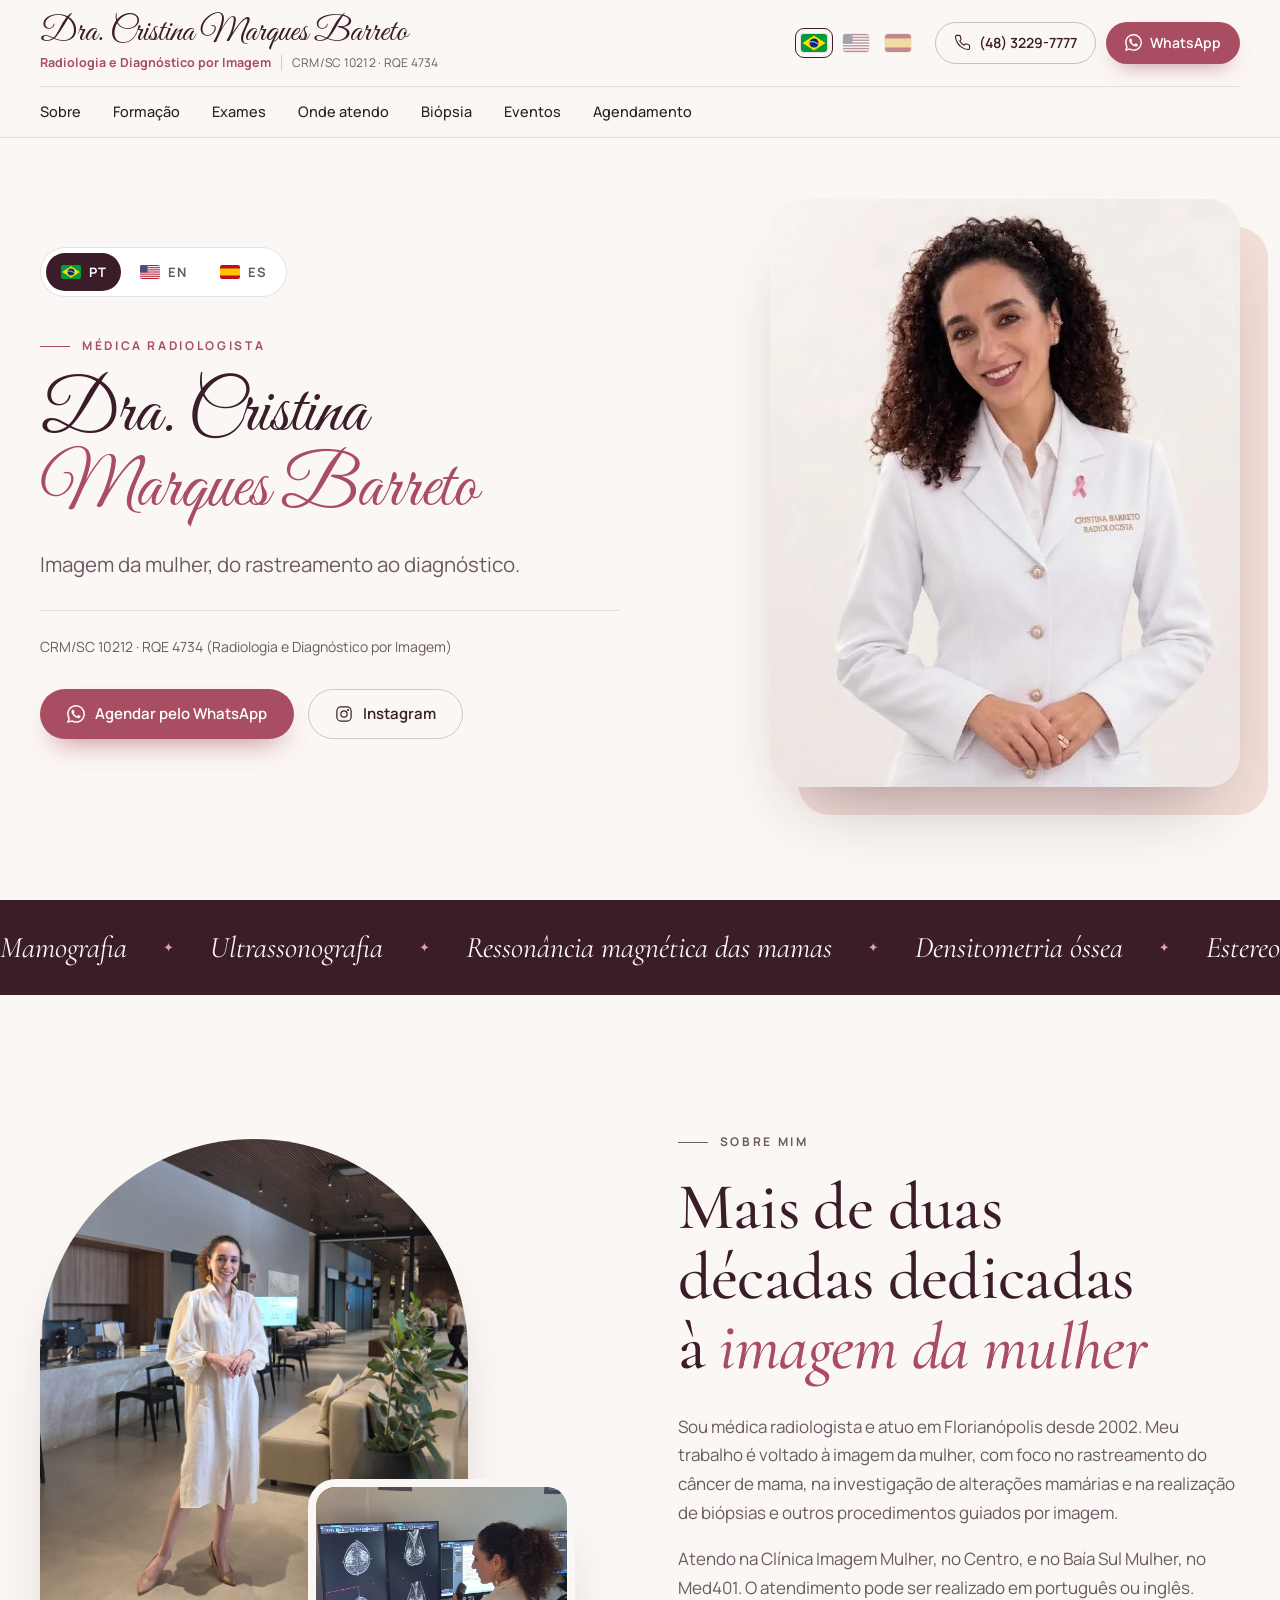
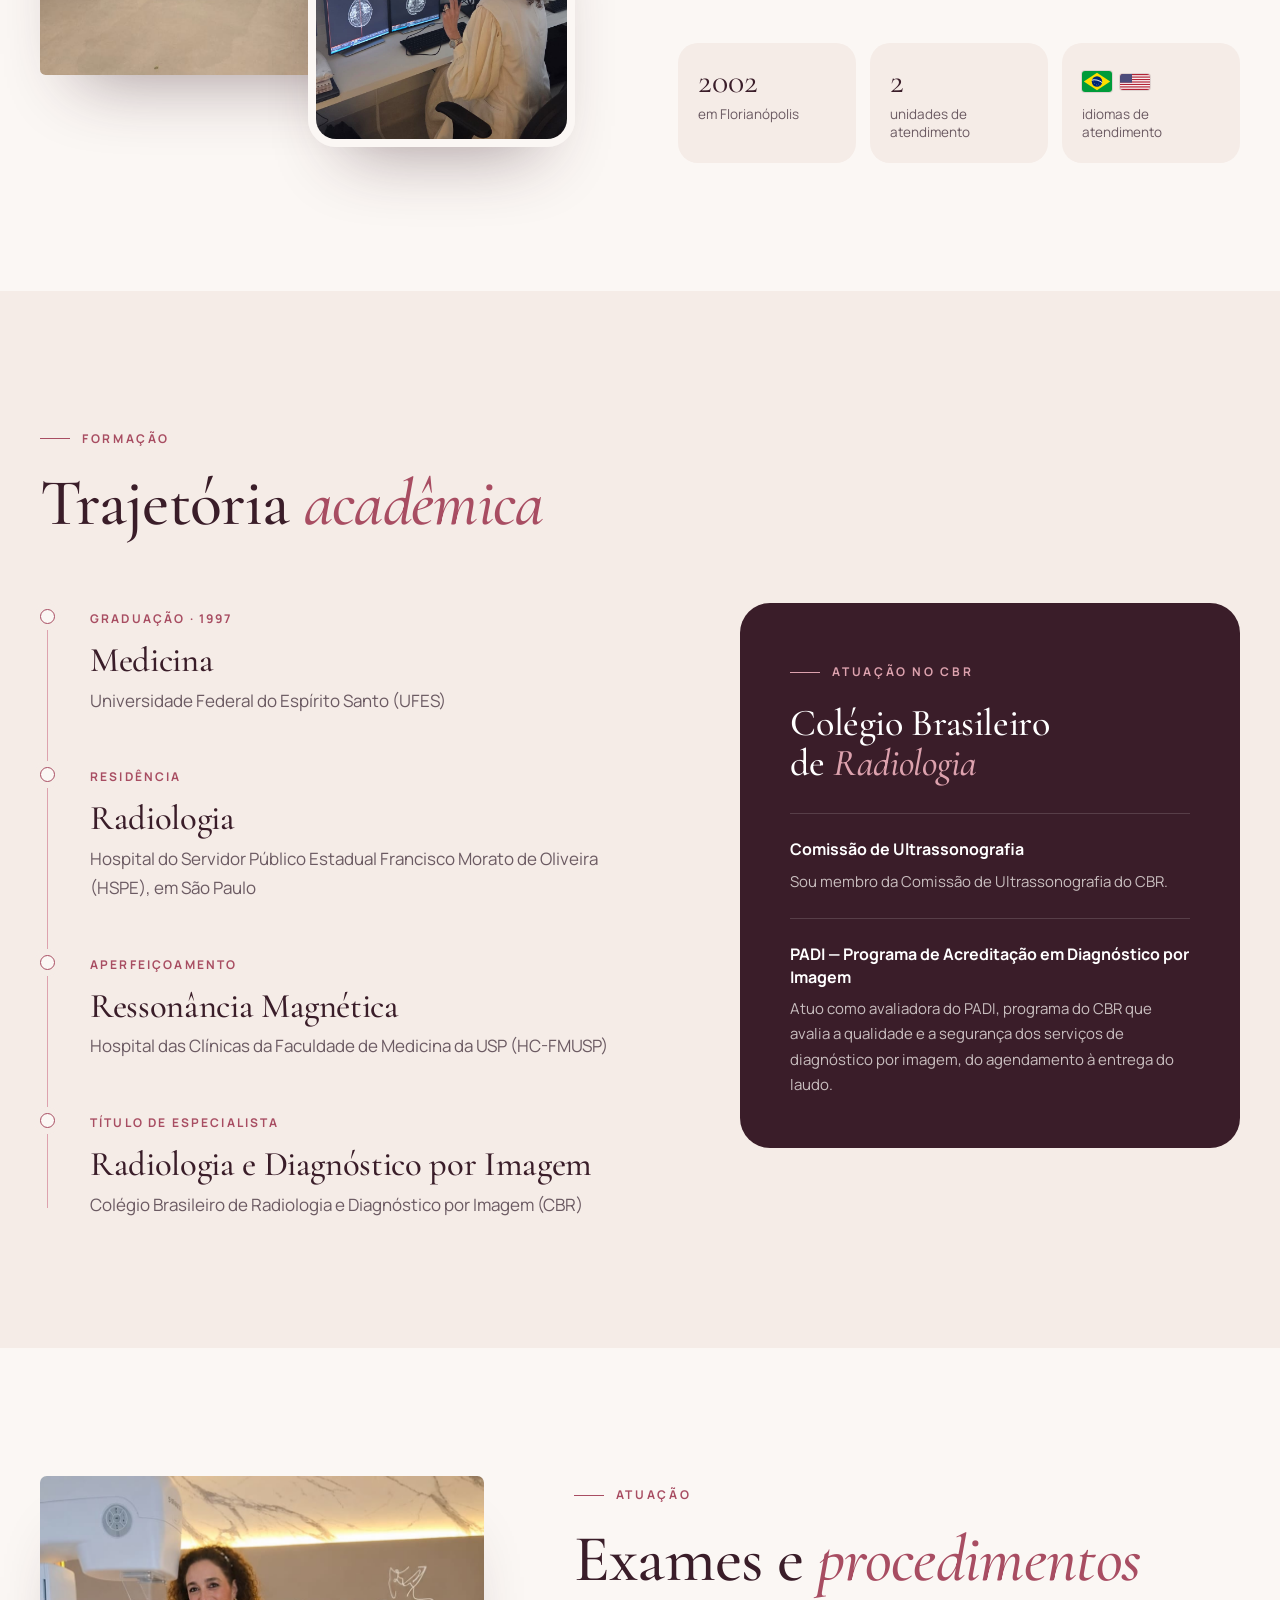
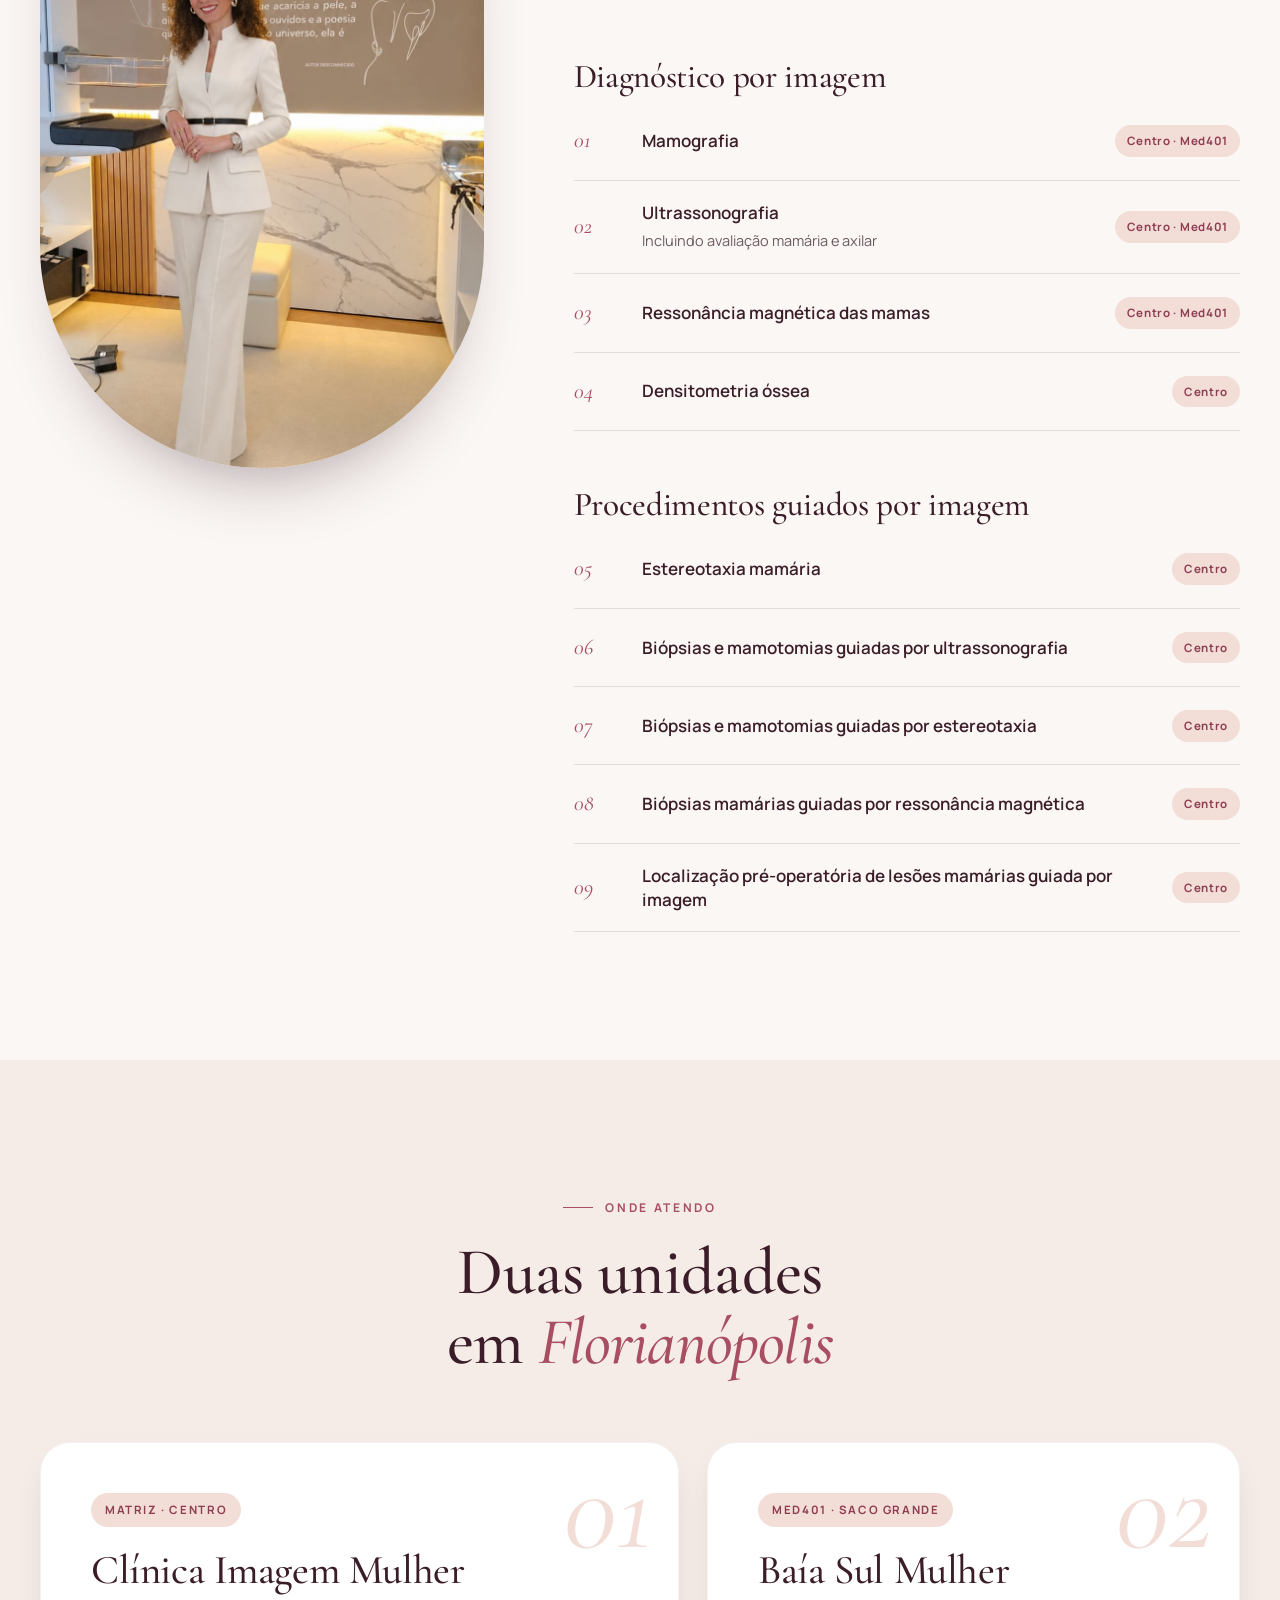
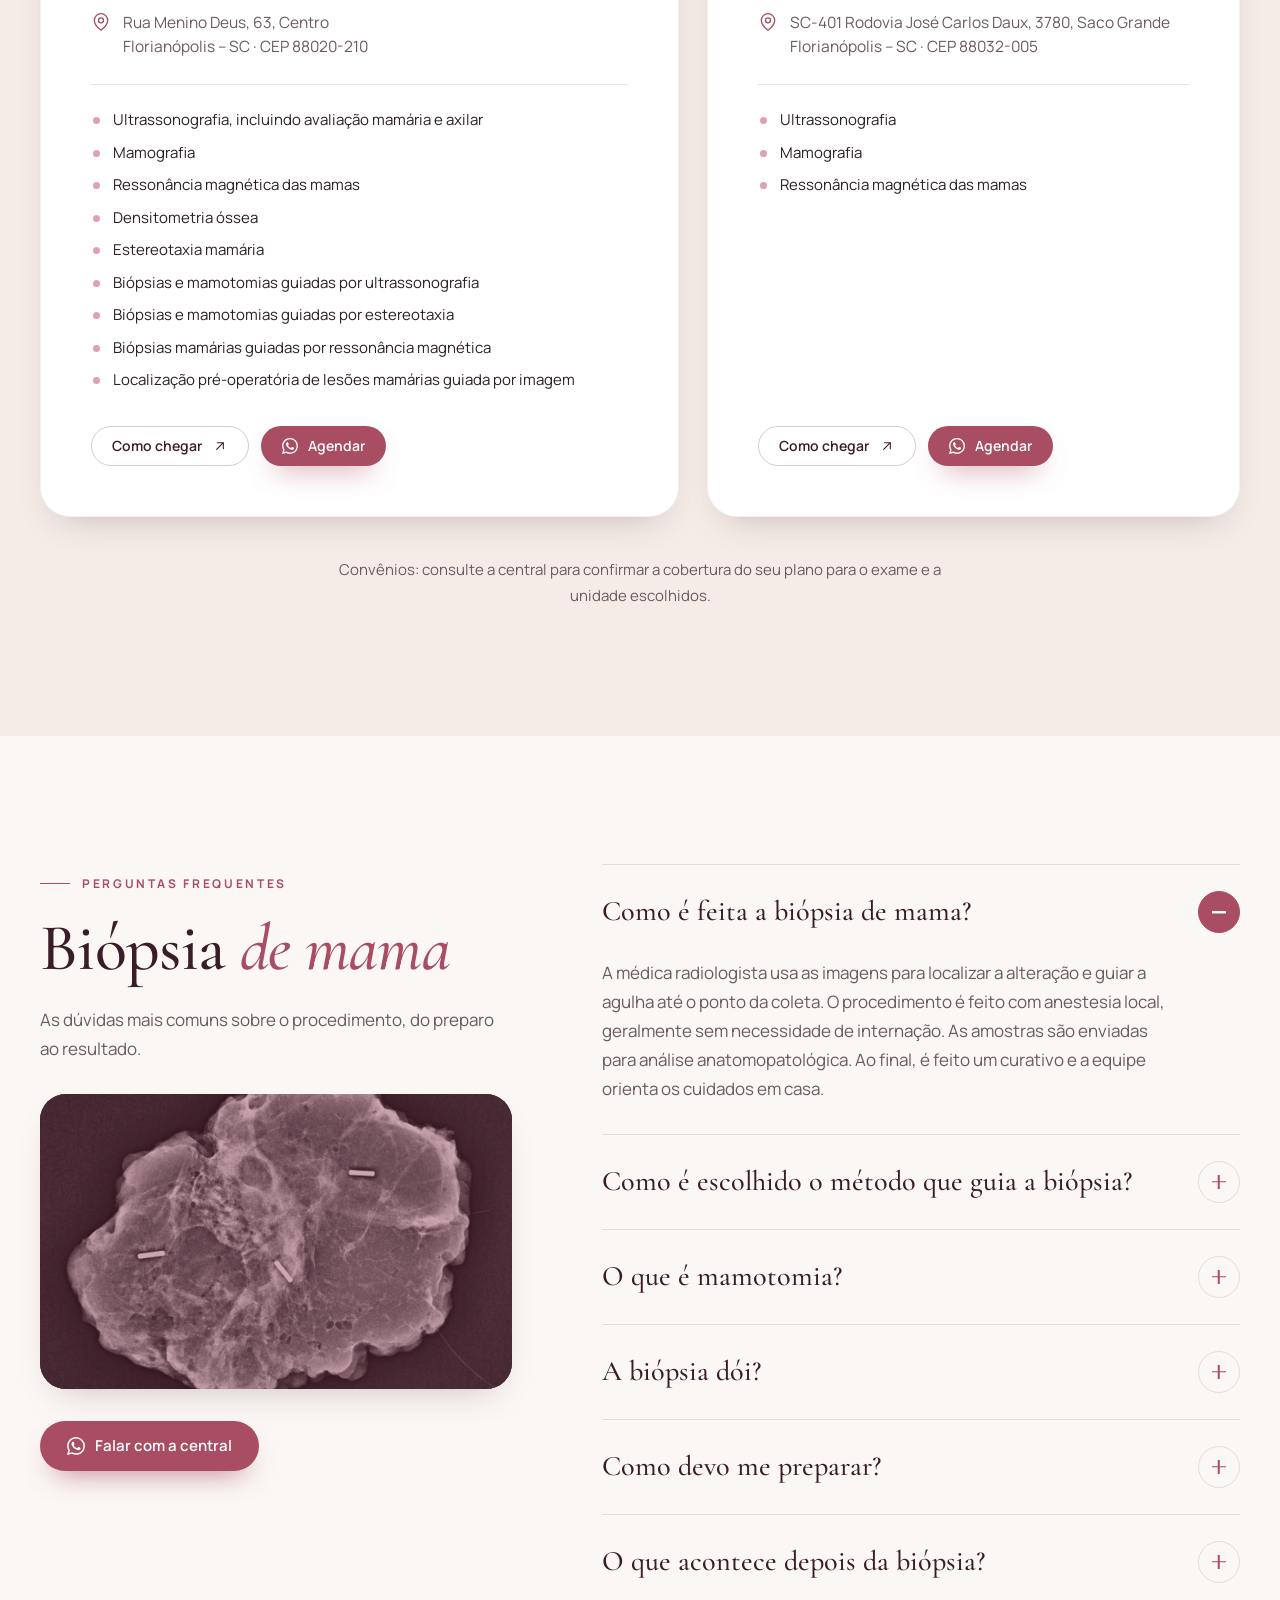
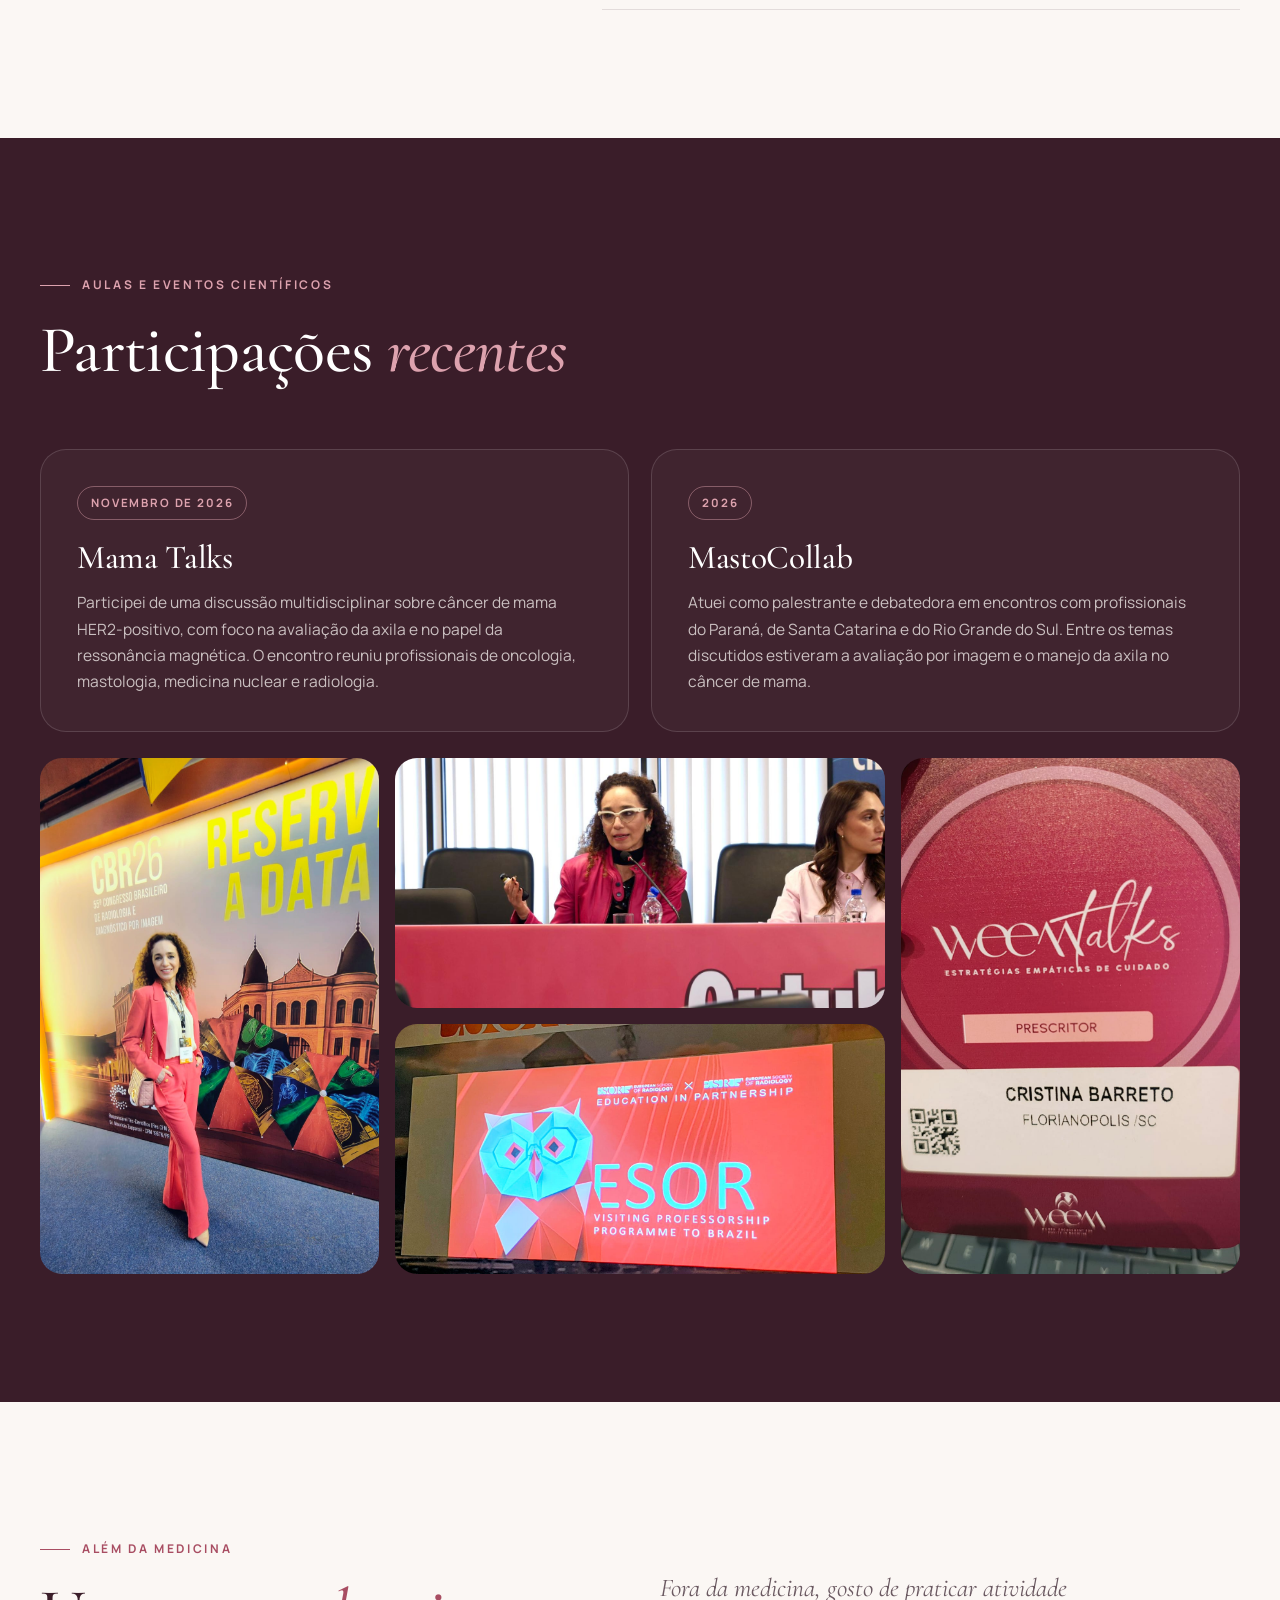
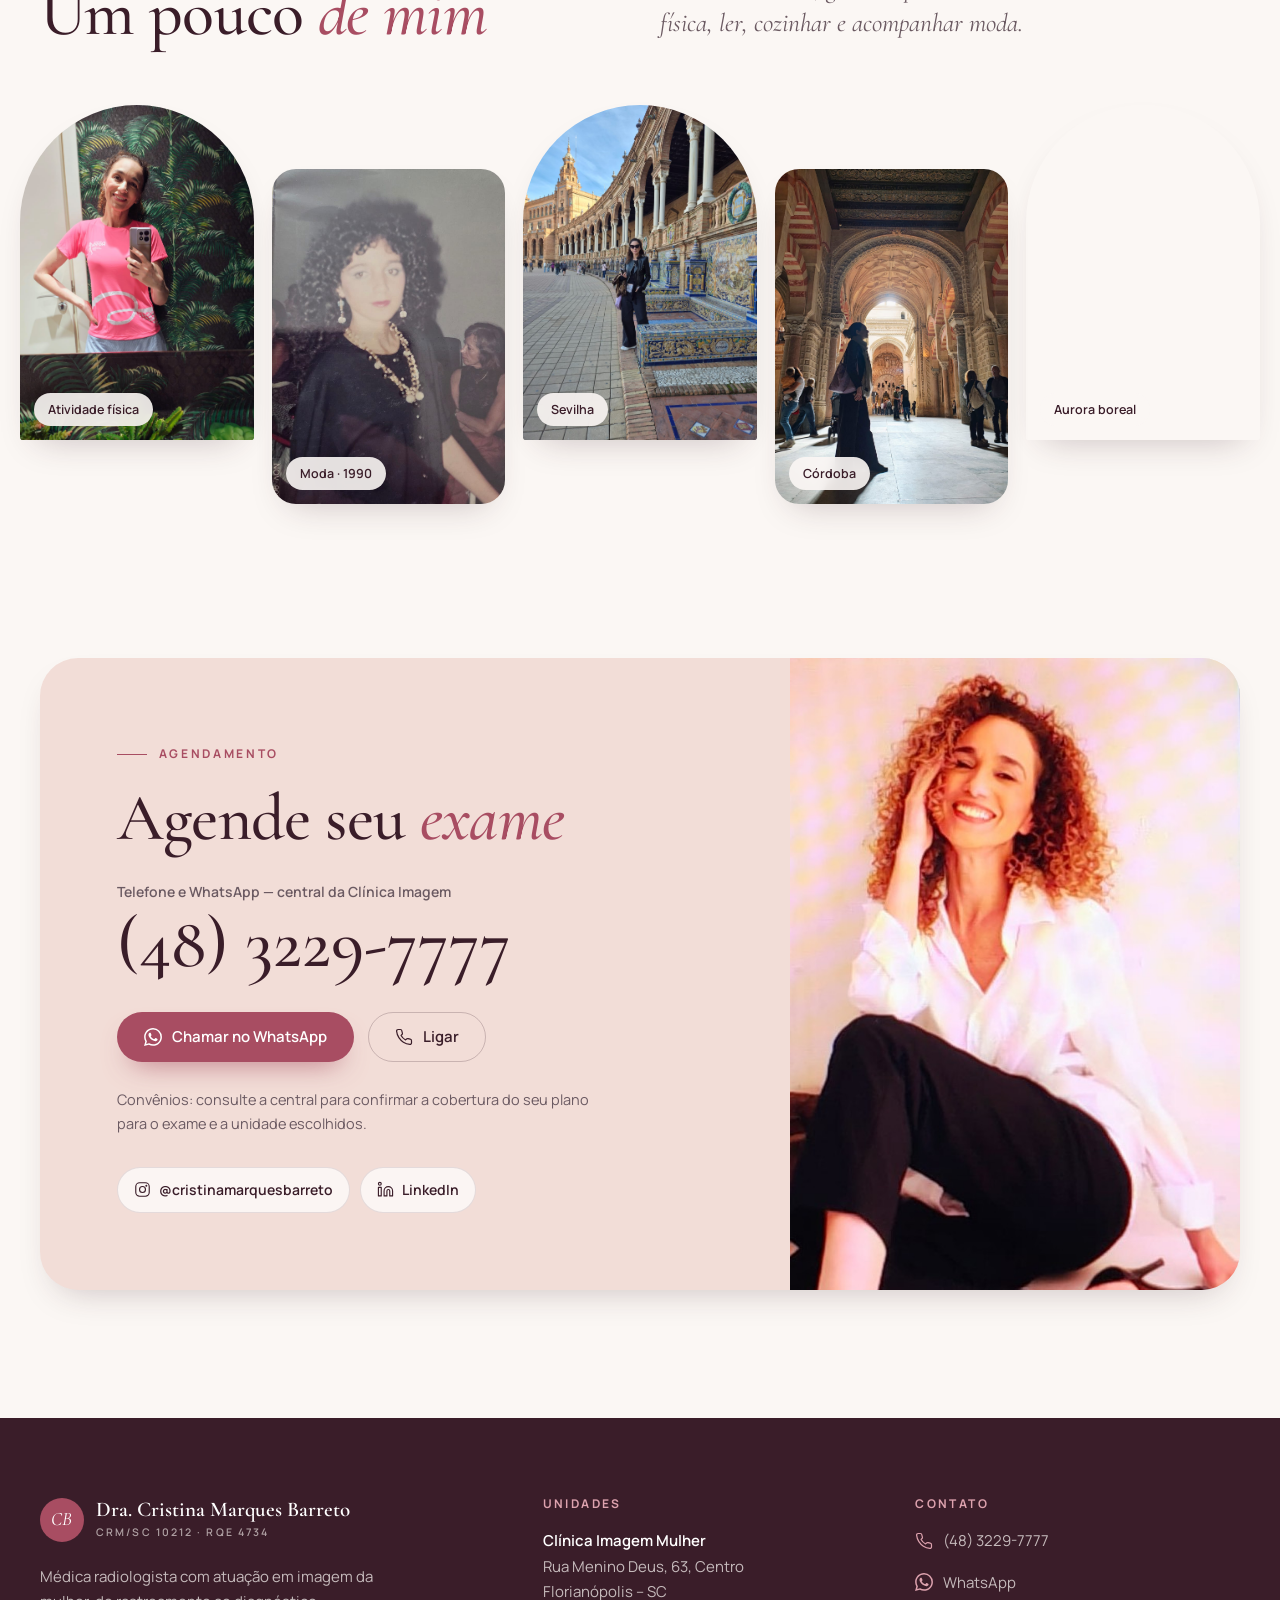
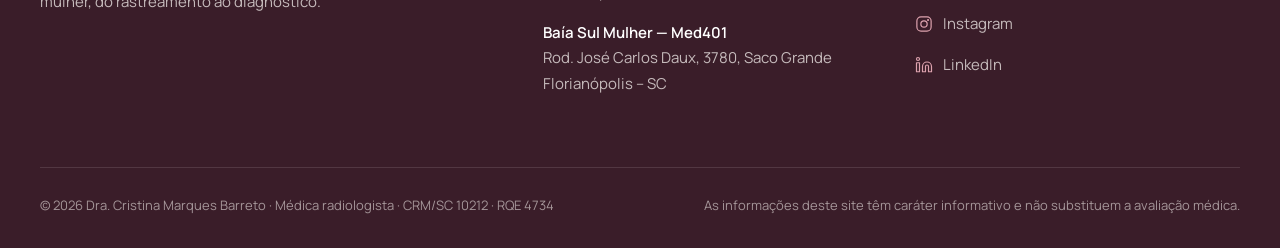
==== index.html @ 3b7d331c "Remove card do Congresso Brasileiro de Radiologia" ====
<!doctype html>
<html lang="pt-BR">
<head>
  <meta charset="utf-8">
  <meta name="viewport" content="width=device-width, initial-scale=1">
  <title>Dra. Cristina Marques Barreto · Radiologista em Florianópolis | Imagem da Mulher</title>
  <meta name="description" content="Médica radiologista em Florianópolis desde 2002, com atuação em imagem da mulher: mamografia, ultrassonografia, ressonância magnética das mamas, biópsias e procedimentos guiados por imagem. CRM/SC 10212 · RQE 4734.">
  <meta name="theme-color" content="#FBF7F4">

  <!-- Open Graph (troque a URL da imagem pelo endereço absoluto depois de publicar) -->
  <meta property="og:type" content="website">
  <meta property="og:locale" content="pt_BR">
  <meta property="og:title" content="Dra. Cristina Marques Barreto · Médica Radiologista">
  <meta property="og:description" content="Imagem da mulher, do rastreamento ao diagnóstico. Florianópolis – SC.">
  <meta property="og:image" content="assets/img/retrato-noite.jpg">

  <!-- Versões em outros idiomas (troque pelo endereço completo do domínio ao publicar) -->
  <link rel="alternate" hreflang="pt-BR" href="index.html">
  <link rel="alternate" hreflang="en" href="en/index.html">
  <link rel="alternate" hreflang="es" href="es/index.html">

  <link rel="icon" href="assets/img/favicon.svg" type="image/svg+xml">
  <link rel="preconnect" href="https://fonts.googleapis.com">
  <link rel="preconnect" href="https://fonts.gstatic.com" crossorigin>
  <link href="https://fonts.googleapis.com/css2?family=Cormorant+Garamond:ital,wght@0,400;0,500;0,600;1,400;1,500&family=Manrope:wght@400;500;600;700&family=Great+Vibes&display=swap" rel="stylesheet">
  <link rel="stylesheet" href="assets/css/style.css">
  <script>document.documentElement.classList.add('js');</script>

  <script type="application/ld+json">
  {
    "@context": "https://schema.org",
    "@type": "Physician",
    "name": "Dra. Cristina Marques Barreto",
    "description": "Médica radiologista com atuação em imagem da mulher, do rastreamento ao diagnóstico.",
    "medicalSpecialty": "Radiography",
    "telephone": "+55-48-3229-7777",
    "knowsLanguage": ["pt-BR", "en"],
    "image": "assets/img/retrato-noite.jpg",
    "sameAs": [
      "https://www.instagram.com/cristinamarquesbarreto/",
      "https://br.linkedin.com/in/cristina-barreto-1083301a4"
    ],
    "location": [
      {
        "@type": "MedicalClinic",
        "name": "Clínica Imagem Mulher",
        "address": {
          "@type": "PostalAddress",
          "streetAddress": "Rua Menino Deus, 63, Centro",
          "addressLocality": "Florianópolis",
          "addressRegion": "SC",
          "postalCode": "88020-210",
          "addressCountry": "BR"
        }
      },
      {
        "@type": "MedicalClinic",
        "name": "Baía Sul Mulher — Med401",
        "address": {
          "@type": "PostalAddress",
          "streetAddress": "SC-401 Rodovia José Carlos Daux, 3780, Saco Grande",
          "addressLocality": "Florianópolis",
          "addressRegion": "SC",
          "postalCode": "88032-005",
          "addressCountry": "BR"
        }
      }
    ]
  }
  </script>
</head>
<body>

  <!-- Ícones -->
  <svg width="0" height="0" style="position:absolute" aria-hidden="true">
    <symbol id="i-wa" viewBox="0 0 24 24"><path fill="currentColor" d="M17.47 14.38c-.3-.15-1.76-.87-2.03-.97-.27-.1-.47-.15-.67.15-.2.3-.77.97-.94 1.16-.17.2-.35.22-.64.08-.3-.15-1.26-.46-2.39-1.48-.88-.79-1.48-1.76-1.65-2.06-.17-.3-.02-.46.13-.6.13-.14.3-.35.45-.52.15-.18.2-.3.3-.5.1-.2.05-.37-.03-.52-.07-.15-.67-1.61-.92-2.2-.24-.58-.48-.5-.67-.51h-.57c-.2 0-.52.07-.8.37-.27.3-1.04 1.02-1.04 2.48s1.07 2.88 1.21 3.07c.15.2 2.1 3.2 5.08 4.49.71.3 1.26.49 1.7.63.71.22 1.36.19 1.87.12.57-.09 1.76-.72 2-1.42.25-.7.25-1.29.18-1.41-.08-.13-.27-.2-.57-.35m-5.42 7.4h-.01a9.87 9.87 0 0 1-5.03-1.37l-.36-.22-3.74.99 1-3.65-.24-.37a9.86 9.86 0 0 1-1.51-5.26c0-5.45 4.44-9.88 9.89-9.88 2.64 0 5.12 1.03 6.99 2.9a9.83 9.83 0 0 1 2.89 6.99c0 5.45-4.44 9.88-9.88 9.88m8.41-18.3A11.82 11.82 0 0 0 12.05 0C5.5 0 .16 5.34.16 11.89c0 2.1.55 4.14 1.59 5.95L.06 24l6.3-1.65a11.88 11.88 0 0 0 5.68 1.45h.01c6.55 0 11.89-5.34 11.89-11.89a11.82 11.82 0 0 0-3.48-8.41z"/></symbol>
    <symbol id="i-phone" viewBox="0 0 24 24"><path fill="none" stroke="currentColor" stroke-width="1.6" stroke-linecap="round" stroke-linejoin="round" d="M22 16.92v3a2 2 0 0 1-2.18 2 19.79 19.79 0 0 1-8.63-3.07 19.5 19.5 0 0 1-6-6 19.79 19.79 0 0 1-3.07-8.67A2 2 0 0 1 4.11 2h3a2 2 0 0 1 2 1.72c.13.96.36 1.9.7 2.81a2 2 0 0 1-.45 2.11L8.09 9.91a16 16 0 0 0 6 6l1.27-1.27a2 2 0 0 1 2.11-.45c.91.34 1.85.57 2.81.7A2 2 0 0 1 22 16.92z"/></symbol>
    <symbol id="i-pin" viewBox="0 0 24 24"><g fill="none" stroke="currentColor" stroke-width="1.6" stroke-linecap="round" stroke-linejoin="round"><path d="M20 10c0 6-8 12-8 12s-8-6-8-12a8 8 0 0 1 16 0Z"/><circle cx="12" cy="10" r="3"/></g></symbol>
    <symbol id="i-arrow" viewBox="0 0 24 24"><path fill="none" stroke="currentColor" stroke-width="1.6" stroke-linecap="round" stroke-linejoin="round" d="M7 17 17 7M8 7h9v9"/></symbol>
    <symbol id="i-insta" viewBox="0 0 24 24"><g fill="none" stroke="currentColor" stroke-width="1.6" stroke-linecap="round" stroke-linejoin="round"><rect x="2.5" y="2.5" width="19" height="19" rx="5.5"/><circle cx="12" cy="12" r="4.2"/><circle cx="17.4" cy="6.6" r=".6" fill="currentColor"/></g></symbol>
    <symbol id="i-linkedin" viewBox="0 0 24 24"><g fill="none" stroke="currentColor" stroke-width="1.6" stroke-linecap="round" stroke-linejoin="round"><path d="M16 8a6 6 0 0 1 6 6v7h-4v-7a2 2 0 0 0-4 0v7h-4v-7a6 6 0 0 1 6-6z"/><rect x="2" y="9" width="4" height="12"/><circle cx="4" cy="4" r="2"/></g></symbol>
    <symbol id="i-globe" viewBox="0 0 24 24"><g fill="none" stroke="currentColor" stroke-width="1.6" stroke-linecap="round" stroke-linejoin="round"><circle cx="12" cy="12" r="10"/><path d="M2 12h20M12 2a15.3 15.3 0 0 1 4 10 15.3 15.3 0 0 1-4 10 15.3 15.3 0 0 1-4-10 15.3 15.3 0 0 1 4-10z"/></g></symbol>
    <symbol id="i-star" viewBox="0 0 24 24"><path fill="currentColor" d="M12 2.6l2.9 6 6.6.9-4.8 4.6 1.2 6.5L12 17.5l-5.9 3.1 1.2-6.5-4.8-4.6 6.6-.9z"/></symbol>
  </svg>

  <a class="skip-link" href="#conteudo">Pular para o conteúdo</a>

  <!-- ============ CABEÇALHO ============ -->
  <header class="site-header">
    <div class="container">
      <div class="hdr-top">
        <a href="#inicio" class="hdr-id" aria-label="Dra. Cristina Marques Barreto — início">
          <span class="hdr-name">Dra. Cristina Marques Barreto</span>
          <span class="hdr-meta">
            <span class="hdr-spec">Radiologia e Diagnóstico por Imagem</span>
            <span class="hdr-crm">CRM/SC 10212 · RQE 4734</span>
          </span>
        </a>

        <div class="hdr-actions">
          <nav class="lang" aria-label="Idioma">
            <a href="index.html" hreflang="pt-BR" lang="pt-BR" title="Português" aria-current="page"><img src="assets/img/flags/br.svg" width="26" height="18" alt="Português"></a>
            <a href="en/index.html" hreflang="en" lang="en" title="English"><img src="assets/img/flags/us.svg" width="26" height="18" alt="English"></a>
            <a href="es/index.html" hreflang="es" lang="es" title="Español"><img src="assets/img/flags/es.svg" width="26" height="18" alt="Español"></a>
          </nav>
          <div class="hdr-contact">
            <a class="pill pill-outline" href="tel:+554832297777" aria-label="Ligar para (48) 3229-7777">
              <svg aria-hidden="true"><use href="#i-phone"/></svg>
              <span class="pill-long">(48) 3229-7777</span><span class="pill-short">Ligar</span>
            </a>
            <a class="pill pill-wa" href="https://wa.me/554832297777?text=Ol%C3%A1%2C%20gostaria%20de%20agendar%20um%20exame%20com%20a%20Dra.%20Cristina%20Marques%20Barreto." target="_blank" rel="noopener">
              <svg aria-hidden="true"><use href="#i-wa"/></svg> WhatsApp
            </a>
          </div>
        </div>
      </div>

      <nav class="nav" aria-label="Navegação principal">
        <ul>
          <li><a href="#sobre">Sobre</a></li>
          <li><a href="#formacao">Formação</a></li>
          <li><a href="#exames">Exames</a></li>
          <li><a href="#onde-atendo">Onde atendo</a></li>
          <li><a href="#biopsia">Biópsia</a></li>
          <li><a href="#eventos">Eventos</a></li>
          <li><a href="#agendar">Agendamento</a></li>
        </ul>
      </nav>
    </div>
  </header>

  <main id="conteudo">

    <!-- ============ HERO ============ -->
    <section class="hero" id="inicio">
      <div class="container hero-grid">
        <div class="hero-copy">
          <nav class="lang-switch reveal" aria-label="Idioma">
            <a href="index.html" hreflang="pt-BR" lang="pt-BR" aria-current="page"><img src="assets/img/flags/br.svg" width="20" height="14" alt=""> PT</a>
            <a href="en/index.html" hreflang="en" lang="en"><img src="assets/img/flags/us.svg" width="20" height="14" alt=""> EN</a>
            <a href="es/index.html" hreflang="es" lang="es"><img src="assets/img/flags/es.svg" width="20" height="14" alt=""> ES</a>
          </nav>
          <p class="eyebrow reveal" style="--d:.06s">Médica Radiologista</p>
          <h1 class="reveal" style="--d:.1s">Dra. Cristina<em>Marques Barreto</em></h1>
          <p class="hero-phrase reveal" style="--d:.16s">Imagem da mulher, do rastreamento ao diagnóstico.</p>
          <p class="hero-reg reveal" style="--d:.2s">CRM/SC 10212 · RQE 4734 (Radiologia e Diagnóstico por Imagem)</p>
          <div class="hero-actions reveal" style="--d:.24s">
            <a class="btn btn-primary" href="https://wa.me/554832297777?text=Ol%C3%A1%2C%20gostaria%20de%20agendar%20um%20exame%20com%20a%20Dra.%20Cristina%20Marques%20Barreto." target="_blank" rel="noopener">
              <svg aria-hidden="true"><use href="#i-wa"/></svg> Agendar pelo WhatsApp
            </a>
            <a class="btn btn-ghost" href="https://www.instagram.com/cristinamarquesbarreto/" target="_blank" rel="noopener">
              <svg aria-hidden="true"><use href="#i-insta"/></svg> Instagram
            </a>
          </div>
        </div>

        <figure class="hero-photo reveal" style="--d:.12s">
          <img src="assets/img/retrato-claro.webp" width="716" height="896" fetchpriority="high"
               alt="Dra. Cristina Marques Barreto sorrindo, de blazer de couro preto, com plantas iluminadas ao fundo">
        </figure>
      </div>
    </section>

    <!-- ============ FAIXA ============ -->
    <div class="marquee" role="presentation">
      <div class="marquee-track">
        <div class="marquee-group">
          <span>Mamografia</span><i>✦</i>
          <span>Ultrassonografia</span><i>✦</i>
          <span>Ressonância magnética das mamas</span><i>✦</i>
          <span>Densitometria óssea</span><i>✦</i>
          <span>Estereotaxia mamária</span><i>✦</i>
          <span>Biópsias guiadas por imagem</span><i>✦</i>
          <span>Mamotomia</span><i>✦</i>
          <span>Localização pré-operatória</span><i>✦</i>
        </div>
        <div class="marquee-group" aria-hidden="true">
          <span>Mamografia</span><i>✦</i>
          <span>Ultrassonografia</span><i>✦</i>
          <span>Ressonância magnética das mamas</span><i>✦</i>
          <span>Densitometria óssea</span><i>✦</i>
          <span>Estereotaxia mamária</span><i>✦</i>
          <span>Biópsias guiadas por imagem</span><i>✦</i>
          <span>Mamotomia</span><i>✦</i>
          <span>Localização pré-operatória</span><i>✦</i>
        </div>
      </div>
    </div>

    <!-- ============ SOBRE ============ -->
    <section class="section about" id="sobre">
      <div class="container about-grid">
        <div class="about-visual reveal">
          <figure class="about-main">
            <img src="assets/img/recepcao.jpg" width="900" height="1600" loading="lazy" decoding="async"
                 alt="Dra. Cristina Marques Barreto de vestido branco na recepção da clínica">
          </figure>
          <figure class="about-small">
            <img src="assets/img/estacao-de-laudos.jpg" width="900" height="1600" loading="lazy" decoding="async"
                 alt="Dra. Cristina analisando imagens de mamografia na estação de laudos">
          </figure>
        </div>

        <div class="about-copy">
          <p class="eyebrow reveal">Sobre mim</p>
          <h2 class="reveal" style="--d:.06s">Mais de duas décadas dedicadas à <em>imagem da mulher</em></h2>
          <p class="reveal" style="--d:.12s">Sou médica radiologista e atuo em Florianópolis desde 2002. Meu trabalho é voltado à imagem da mulher, com foco no rastreamento do câncer de mama, na investigação de alterações mamárias e na realização de biópsias e outros procedimentos guiados por imagem.</p>
          <p class="reveal" style="--d:.18s">Atendo na Clínica Imagem Mulher, no Centro, e no Baía Sul Mulher, no Med401. O atendimento pode ser realizado em português ou inglês.</p>
          <ul class="about-facts reveal" style="--d:.24s">
            <li><span class="num">2002</span>em Florianópolis</li>
            <li><span class="num">2</span>unidades de atendimento</li>
            <li><span class="num flags"><img src="assets/img/flags/br.svg" width="30" height="21" alt="Português"><img src="assets/img/flags/us.svg" width="30" height="21" alt="English"></span>idiomas de atendimento</li>
          </ul>
        </div>
      </div>
    </section>

    <!-- ============ FORMAÇÃO + CBR ============ -->
    <section class="section formacao" id="formacao">
      <div class="container">
        <header class="section-head">
          <p class="eyebrow reveal">Formação</p>
          <h2 class="reveal" style="--d:.06s">Trajetória <em>acadêmica</em></h2>
        </header>

        <div class="formacao-grid">
          <ol class="timeline">
            <li class="reveal">
              <span class="tl-tag">Graduação · 1997</span>
              <h3>Medicina</h3>
              <p>Universidade Federal do Espírito Santo (UFES)</p>
            </li>
            <li class="reveal">
              <span class="tl-tag">Residência</span>
              <h3>Radiologia</h3>
              <p>Hospital do Servidor Público Estadual Francisco Morato de Oliveira (HSPE), em São Paulo</p>
            </li>
            <li class="reveal">
              <span class="tl-tag">Aperfeiçoamento</span>
              <h3>Ressonância Magnética</h3>
              <p>Hospital das Clínicas da Faculdade de Medicina da USP (HC-FMUSP)</p>
            </li>
            <li class="reveal">
              <span class="tl-tag">Título de especialista</span>
              <h3>Radiologia e Diagnóstico por Imagem</h3>
              <p>Colégio Brasileiro de Radiologia e Diagnóstico por Imagem (CBR)</p>
            </li>
          </ol>

          <aside class="cbr-card reveal" aria-labelledby="cbr-title">
            <p class="eyebrow light">Atuação no CBR</p>
            <h3 id="cbr-title">Colégio Brasileiro de <em>Radiologia</em></h3>
            <div class="cbr-item">
              <h4>Comissão de Ultrassonografia</h4>
              <p>Sou membro da Comissão de Ultrassonografia do CBR.</p>
            </div>
            <div class="cbr-item">
              <h4>PADI — Programa de Acreditação em Diagnóstico por Imagem</h4>
              <p>Atuo como avaliadora do PADI, programa do CBR que avalia a qualidade e a segurança dos serviços de diagnóstico por imagem, do agendamento à entrega do laudo.</p>
            </div>
          </aside>
        </div>
      </div>
    </section>

    <!-- ============ EXAMES ============ -->
    <section class="section exames" id="exames">
      <div class="container exames-grid">
        <figure class="exames-photo reveal">
          <img src="assets/img/sala-mamografia.jpg" width="899" height="1599" loading="lazy" decoding="async"
               alt="Dra. Cristina ao lado do mamógrafo, na sala de exames">
        </figure>

        <div class="exames-content">
          <header class="section-head">
            <p class="eyebrow reveal">Atuação</p>
            <h2 class="reveal" style="--d:.06s">Exames e <em>procedimentos</em></h2>
          </header>

          <div class="ex-group reveal">
            <h3>Diagnóstico por imagem</h3>
            <ol class="ex-list">
              <li><span class="ex-n">01</span><div><h4>Mamografia</h4></div><span class="ex-where">Centro · Med401</span></li>
              <li><span class="ex-n">02</span><div><h4>Ultrassonografia</h4><p>Incluindo avaliação mamária e axilar</p></div><span class="ex-where">Centro · Med401</span></li>
              <li><span class="ex-n">03</span><div><h4>Ressonância magnética das mamas</h4></div><span class="ex-where">Centro · Med401</span></li>
              <li><span class="ex-n">04</span><div><h4>Densitometria óssea</h4></div><span class="ex-where">Centro</span></li>
            </ol>
          </div>

          <div class="ex-group reveal">
            <h3>Procedimentos guiados por imagem</h3>
            <ol class="ex-list">
              <li><span class="ex-n">05</span><div><h4>Estereotaxia mamária</h4></div><span class="ex-where">Centro</span></li>
              <li><span class="ex-n">06</span><div><h4>Biópsias e mamotomias guiadas por ultrassonografia</h4></div><span class="ex-where">Centro</span></li>
              <li><span class="ex-n">07</span><div><h4>Biópsias e mamotomias guiadas por estereotaxia</h4></div><span class="ex-where">Centro</span></li>
              <li><span class="ex-n">08</span><div><h4>Biópsias mamárias guiadas por ressonância magnética</h4></div><span class="ex-where">Centro</span></li>
              <li><span class="ex-n">09</span><div><h4>Localização pré-operatória de lesões mamárias guiada por imagem</h4></div><span class="ex-where">Centro</span></li>
            </ol>
          </div>
        </div>
      </div>
    </section>

    <!-- ============ ONDE ATENDO ============ -->
    <section class="section locais" id="onde-atendo">
      <div class="container">
        <header class="section-head center">
          <p class="eyebrow reveal">Onde atendo</p>
          <h2 class="reveal" style="--d:.06s">Duas unidades em <em>Florianópolis</em></h2>
        </header>

        <div class="locais-grid">
          <article class="local-card reveal" data-mark="01">
            <span class="local-tag">Matriz · Centro</span>
            <h3>Clínica Imagem Mulher</h3>
            <p class="local-addr">
              <svg aria-hidden="true"><use href="#i-pin"/></svg>
              <span>Rua Menino Deus, 63, Centro<br>Florianópolis – SC · CEP 88020-210</span>
            </p>
            <ul class="local-list">
              <li>Ultrassonografia, incluindo avaliação mamária e axilar</li>
              <li>Mamografia</li>
              <li>Ressonância magnética das mamas</li>
              <li>Densitometria óssea</li>
              <li>Estereotaxia mamária</li>
              <li>Biópsias e mamotomias guiadas por ultrassonografia</li>
              <li>Biópsias e mamotomias guiadas por estereotaxia</li>
              <li>Biópsias mamárias guiadas por ressonância magnética</li>
              <li>Localização pré-operatória de lesões mamárias guiada por imagem</li>
            </ul>
            <div class="local-actions">
              <a class="btn btn-ghost btn-sm" href="https://www.google.com/maps/search/?api=1&amp;query=Rua%20Menino%20Deus%2C%2063%2C%20Centro%2C%20Florian%C3%B3polis%20-%20SC%2C%2088020-210" target="_blank" rel="noopener">
                Como chegar <svg aria-hidden="true"><use href="#i-arrow"/></svg>
              </a>
              <a class="btn btn-primary btn-sm" href="https://wa.me/554832297777?text=Ol%C3%A1%2C%20gostaria%20de%20agendar%20um%20exame%20com%20a%20Dra.%20Cristina%20na%20Cl%C3%ADnica%20Imagem%20Mulher%20(Centro)." target="_blank" rel="noopener">
                <svg aria-hidden="true"><use href="#i-wa"/></svg> Agendar
              </a>
            </div>
          </article>

          <article class="local-card reveal" style="--d:.1s" data-mark="02">
            <span class="local-tag">Med401 · Saco Grande</span>
            <h3>Baía Sul Mulher</h3>
            <p class="local-addr">
              <svg aria-hidden="true"><use href="#i-pin"/></svg>
              <span>SC-401 Rodovia José Carlos Daux, 3780, Saco Grande<br>Florianópolis – SC · CEP 88032-005</span>
            </p>
            <ul class="local-list">
              <li>Ultrassonografia</li>
              <li>Mamografia</li>
              <li>Ressonância magnética das mamas</li>
            </ul>
            <div class="local-actions">
              <a class="btn btn-ghost btn-sm" href="https://www.google.com/maps/search/?api=1&amp;query=Rodovia%20Jos%C3%A9%20Carlos%20Daux%2C%203780%2C%20Saco%20Grande%2C%20Florian%C3%B3polis%20-%20SC%2C%2088032-005" target="_blank" rel="noopener">
                Como chegar <svg aria-hidden="true"><use href="#i-arrow"/></svg>
              </a>
              <a class="btn btn-primary btn-sm" href="https://wa.me/554832297777?text=Ol%C3%A1%2C%20gostaria%20de%20agendar%20um%20exame%20com%20a%20Dra.%20Cristina%20no%20Ba%C3%ADa%20Sul%20Mulher%20(Med401)." target="_blank" rel="noopener">
                <svg aria-hidden="true"><use href="#i-wa"/></svg> Agendar
              </a>
            </div>
          </article>
        </div>

        <p class="locais-note reveal">Convênios: consulte a central para confirmar a cobertura do seu plano para o exame e a unidade escolhidos.</p>
      </div>
    </section>

    <!-- ============ FAQ BIÓPSIA ============ -->
    <section class="section faq" id="biopsia">
      <div class="container faq-grid">
        <div class="faq-aside">
          <p class="eyebrow reveal">Perguntas frequentes</p>
          <h2 class="reveal" style="--d:.06s">Biópsia <em>de mama</em></h2>
          <p class="reveal" style="--d:.12s">As dúvidas mais comuns sobre o procedimento, do preparo ao resultado.</p>
          <figure class="faq-figure reveal" style="--d:.18s">
            <img src="assets/img/radiografia-especime.jpg" width="1154" height="924" loading="lazy" decoding="async"
                 alt="Imagem radiográfica de tecido mamário com marcadores metálicos">
          </figure>
          <a class="btn btn-primary reveal" style="--d:.24s" href="https://wa.me/554832297777?text=Ol%C3%A1%2C%20tenho%20uma%20d%C3%BAvida%20sobre%20bi%C3%B3psia%20de%20mama." target="_blank" rel="noopener">
            <svg aria-hidden="true"><use href="#i-wa"/></svg> Falar com a central
          </a>
        </div>

        <div class="faq-list">
          <details class="faq-item reveal" name="faq" open>
            <summary>Como é feita a biópsia de mama?<span class="faq-icon" aria-hidden="true"></span></summary>
            <div class="faq-body"><p>A médica radiologista usa as imagens para localizar a alteração e guiar a agulha até o ponto da coleta. O procedimento é feito com anestesia local, geralmente sem necessidade de internação. As amostras são enviadas para análise anatomopatológica. Ao final, é feito um curativo e a equipe orienta os cuidados em casa.</p></div>
          </details>
          <details class="faq-item reveal" name="faq">
            <summary>Como é escolhido o método que guia a biópsia?<span class="faq-icon" aria-hidden="true"></span></summary>
            <div class="faq-body"><p>A escolha depende de como a alteração aparece nas imagens. Quando ela é bem visível no ultrassom, a coleta pode ser acompanhada em tempo real. A estereotaxia usa imagens de mamografia obtidas em ângulos diferentes e é usada com frequência para investigar microcalcificações. A ressonância com contraste pode guiar a biópsia quando uma alteração suspeita aparece nesse exame e não pode ser localizada com segurança pelos outros métodos.</p></div>
          </details>
          <details class="faq-item reveal" name="faq">
            <summary>O que é mamotomia?<span class="faq-icon" aria-hidden="true"></span></summary>
            <div class="faq-body"><p>É uma biópsia assistida a vácuo. O dispositivo permite coletar várias amostras de tecido por uma pequena abertura na pele. A indicação depende do achado a ser investigado.</p></div>
          </details>
          <details class="faq-item reveal" name="faq">
            <summary>A biópsia dói?<span class="faq-icon" aria-hidden="true"></span></summary>
            <div class="faq-body"><p>A aplicação da anestesia pode causar uma picada breve. Durante a coleta, você pode sentir pressão. Se sentir dor, avise a equipe.</p></div>
          </details>
          <details class="faq-item reveal" name="faq">
            <summary>Como devo me preparar?<span class="faq-icon" aria-hidden="true"></span></summary>
            <div class="faq-body"><p>Leve o pedido médico, as imagens e os laudos dos exames anteriores. Informe à equipe se tem alergias e quais medicamentos usa, especialmente os que interferem na coagulação. Qualquer ajuste de medicação deve ser orientado pela equipe responsável. Confirme o preparo específico no agendamento.</p></div>
          </details>
          <details class="faq-item reveal" name="faq">
            <summary>O que acontece depois da biópsia?<span class="faq-icon" aria-hidden="true"></span></summary>
            <div class="faq-body"><p>Pode haver sensibilidade local e um pequeno hematoma. Siga as orientações da equipe sobre o curativo e a retomada das atividades físicas. O resultado da análise do tecido é avaliado em conjunto com as imagens para orientar os próximos passos.</p></div>
          </details>
        </div>
      </div>
    </section>

    <!-- ============ EVENTOS ============ -->
    <section class="section eventos" id="eventos">
      <div class="container">
        <header class="section-head">
          <p class="eyebrow light reveal">Aulas e eventos científicos</p>
          <h2 class="reveal" style="--d:.06s">Participações <em>recentes</em></h2>
        </header>

        <div class="eventos-grid">
          <article class="evento reveal">
            <span class="ev-date">Novembro de 2026</span>
            <h3>Mama Talks</h3>
            <p>Participei de uma discussão multidisciplinar sobre câncer de mama HER2-positivo, com foco na avaliação da axila e no papel da ressonância magnética. O encontro reuniu profissionais de oncologia, mastologia, medicina nuclear e radiologia.</p>
          </article>
          <article class="evento reveal" style="--d:.1s">
            <span class="ev-date">2026</span>
            <h3>MastoCollab</h3>
            <p>Atuei como palestrante e debatedora em encontros com profissionais do Paraná, de Santa Catarina e do Rio Grande do Sul. Entre os temas discutidos estiveram a avaliação por imagem e o manejo da axila no câncer de mama.</p>
          </article>
        </div>

        <div class="ev-gallery reveal">
          <figure class="g1"><img src="assets/img/congresso-cbr.jpg" width="1272" height="1600" loading="lazy" decoding="async" alt="Dra. Cristina no Congresso Brasileiro de Radiologia e Diagnóstico por Imagem"></figure>
          <figure class="g2"><img src="assets/img/palestra.jpg" width="1280" height="853" loading="lazy" decoding="async" alt="Dra. Cristina falando ao microfone durante uma mesa de debate"></figure>
          <figure class="g3"><img src="assets/img/esor.jpg" width="1600" height="1199" loading="lazy" decoding="async" alt="Telão do programa ESOR Visiting Professorship Programme to Brazil"></figure>
          <figure class="g4"><img src="assets/img/weem-talks.jpg" width="1200" height="1600" loading="lazy" decoding="async" alt="Credencial do evento WEEM Talks — Estratégias empáticas de cuidado"></figure>
        </div>
      </div>
    </section>

    <!-- ============ ALÉM DA MEDICINA ============ -->
    <section class="section alem" id="alem">
      <div class="container alem-head">
        <div>
          <p class="eyebrow reveal">Além da medicina</p>
          <h2 class="reveal" style="--d:.06s">Um pouco <em>de mim</em></h2>
        </div>
        <p class="reveal" style="--d:.12s">Fora da medicina, gosto de praticar atividade física, ler, cozinhar e acompanhar moda.</p>
      </div>

      <div class="alem-strip">
        <figure class="reveal"><img src="assets/img/atividade-fisica.jpg" width="1200" height="1600" loading="lazy" decoding="async" alt="Dra. Cristina com camiseta rosa de corrida"><figcaption>Atividade física</figcaption></figure>
        <figure class="reveal" style="--d:.08s"><img src="assets/img/moda-1990.jpg" width="900" height="1600" loading="lazy" decoding="async" alt="Foto antiga de Cristina em um desfile, em 1990"><figcaption>Moda · 1990</figcaption></figure>
        <figure class="reveal" style="--d:.16s"><img src="assets/img/sevilha.jpg" width="1200" height="1600" loading="lazy" decoding="async" alt="Dra. Cristina na Plaza de España, em Sevilha"><figcaption>Sevilha</figcaption></figure>
        <figure class="reveal" style="--d:.24s"><img src="assets/img/cordoba.jpg" width="1200" height="1600" loading="lazy" decoding="async" alt="Dra. Cristina sob os arcos da Mesquita-Catedral de Córdoba"><figcaption>Córdoba</figcaption></figure>
        <figure class="reveal" style="--d:.32s"><img src="assets/img/aurora.jpg" width="1280" height="960" loading="lazy" decoding="async" alt="Aurora boreal verde sobre montanhas e um lago"><figcaption>Aurora boreal</figcaption></figure>
      </div>
    </section>

    <!-- ============ AGENDAMENTO ============ -->
    <section class="section contato" id="agendar">
      <div class="container">
        <div class="contato-card reveal">
          <div class="contato-copy">
            <p class="eyebrow">Agendamento</p>
            <h2>Agende seu <em>exame</em></h2>
            <p class="contato-label">Telefone e WhatsApp — central da Clínica Imagem</p>
            <a class="contato-phone" href="tel:+554832297777">(48) 3229-7777</a>
            <div class="hero-actions">
              <a class="btn btn-primary" href="https://wa.me/554832297777?text=Ol%C3%A1%2C%20gostaria%20de%20agendar%20um%20exame%20com%20a%20Dra.%20Cristina%20Marques%20Barreto." target="_blank" rel="noopener">
                <svg aria-hidden="true"><use href="#i-wa"/></svg> Chamar no WhatsApp
              </a>
              <a class="btn btn-ghost" href="tel:+554832297777">
                <svg aria-hidden="true"><use href="#i-phone"/></svg> Ligar
              </a>
            </div>
            <p class="contato-note">Convênios: consulte a central para confirmar a cobertura do seu plano para o exame e a unidade escolhidos.</p>

            <ul class="socials" aria-label="Redes e perfis">
              <li><a href="https://www.instagram.com/cristinamarquesbarreto/" target="_blank" rel="noopener"><svg aria-hidden="true"><use href="#i-insta"/></svg> @cristinamarquesbarreto</a></li>
              <li><a href="https://br.linkedin.com/in/cristina-barreto-1083301a4" target="_blank" rel="noopener"><svg aria-hidden="true"><use href="#i-linkedin"/></svg> LinkedIn</a></li>
            </ul>
          </div>
          <figure class="contato-photo">
            <img src="assets/img/ensaio.jpg" width="580" height="860" loading="lazy" decoding="async"
                 alt="Retrato da Dra. Cristina Marques Barreto sorrindo, de camisa branca">
          </figure>
        </div>
      </div>
    </section>
  </main>

  <!-- ============ RODAPÉ ============ -->
  <footer class="site-footer">
    <div class="container footer-grid">
      <div class="footer-brand">
        <a href="#inicio" class="brand">
          <span class="brand-mark" aria-hidden="true">CB</span>
          <span class="brand-text">
            <span class="brand-name">Dra. Cristina Marques Barreto</span>
            <span class="brand-sub">CRM/SC 10212 · RQE 4734</span>
          </span>
        </a>
        <p>Médica radiologista com atuação em imagem da mulher, do rastreamento ao diagnóstico.</p>
      </div>

      <div>
        <h4>Unidades</h4>
        <p><strong>Clínica Imagem Mulher</strong><br>Rua Menino Deus, 63, Centro<br>Florianópolis – SC</p>
        <p><strong>Baía Sul Mulher — Med401</strong><br>Rod. José Carlos Daux, 3780, Saco Grande<br>Florianópolis – SC</p>
      </div>

      <div>
        <h4>Contato</h4>
        <ul class="footer-links">
          <li><a href="tel:+554832297777"><svg aria-hidden="true"><use href="#i-phone"/></svg> (48) 3229-7777</a></li>
          <li><a href="https://wa.me/554832297777" target="_blank" rel="noopener"><svg aria-hidden="true"><use href="#i-wa"/></svg> WhatsApp</a></li>
          <li><a href="https://www.instagram.com/cristinamarquesbarreto/" target="_blank" rel="noopener"><svg aria-hidden="true"><use href="#i-insta"/></svg> Instagram</a></li>
          <li><a href="https://br.linkedin.com/in/cristina-barreto-1083301a4" target="_blank" rel="noopener"><svg aria-hidden="true"><use href="#i-linkedin"/></svg> LinkedIn</a></li>
        </ul>
      </div>
    </div>
    <div class="container footer-bottom">
      <p>© <span id="ano">2026</span> Dra. Cristina Marques Barreto · Médica radiologista · CRM/SC 10212 · RQE 4734</p>
      <p>As informações deste site têm caráter informativo e não substituem a avaliação médica.</p>
    </div>
  </footer>

  <a class="wa-float" href="https://wa.me/554832297777?text=Ol%C3%A1%2C%20gostaria%20de%20agendar%20um%20exame%20com%20a%20Dra.%20Cristina%20Marques%20Barreto." target="_blank" rel="noopener" aria-label="Agendar pelo WhatsApp">
    <svg aria-hidden="true"><use href="#i-wa"/></svg>
  </a>

  <script src="assets/js/main.js" defer></script>
</body>
</html>
---- assets/css/style.css ----
/* =========================================================
   Dra. Cristina Marques Barreto — Radiologia · Imagem da mulher
   ========================================================= */

:root {
  --ivory: #FBF7F4;
  --cream: #F5ECE7;
  --blush: #F2DDD7;
  --blush-2: #EACBC3;
  --rose: #A84D62;
  --rose-ink: #8E3D52;
  --rose-soft: #DDA2AE;
  --plum: #3A1D29;
  --plum-2: #4A2636;
  --ink: #2B1F25;
  --muted: #6B5A62;
  --gold: #C3A07C;
  --line: rgba(58, 29, 41, .12);

  --shadow: 0 40px 70px -38px rgba(58, 29, 41, .45);
  --shadow-sm: 0 16px 36px -18px rgba(58, 29, 41, .28);

  --serif: "Cormorant Garamond", "Times New Roman", Georgia, serif;
  --script: "Great Vibes", "Snell Roundhand", cursive;
  --sans: "Manrope", system-ui, -apple-system, "Segoe UI", Roboto, sans-serif;

  --container: 1200px;
  --gutter: 20px;
  --header-h: 128px; /* altura do cabeçalho fixo (duas linhas) */
  --ease: cubic-bezier(.2, .7, .2, 1);
}

/* ---------- Base ---------- */
*, *::before, *::after { box-sizing: border-box; }

html {
  scroll-behavior: smooth;
  scroll-padding-top: var(--header-h);
  -webkit-text-size-adjust: 100%;
}

body {
  margin: 0;
  background: var(--ivory);
  color: var(--ink);
  font-family: var(--sans);
  font-size: 17px;
  line-height: 1.7;
  -webkit-font-smoothing: antialiased;
  overflow-x: hidden;
}

img { display: block; max-width: 100%; height: auto; }
a { color: inherit; }
svg { flex: none; }

h1, h2, h3, h4 {
  margin: 0;
  font-family: var(--serif);
  font-weight: 500;
  line-height: 1.06;
  letter-spacing: -.01em;
  color: var(--plum);
}
h1 em, h2 em, h3 em { font-style: italic; color: var(--rose); }
h2 { font-size: clamp(40px, 5.2vw, 66px); }
h1, h2, h3 { text-wrap: balance; }
p { margin: 0 0 1em; }

.container {
  width: min(var(--container), 100% - var(--gutter) * 2);
  margin-inline: auto;
}

.section {
  position: relative;
  padding: clamp(84px, 10vw, 140px) 0;
}

.section-head { max-width: 680px; margin-bottom: clamp(40px, 5vw, 64px); }
.section-head p:not(.eyebrow) { color: var(--muted); margin-top: 22px; }
.section-head.center { text-align: center; margin-inline: auto; }
.section-head.center .eyebrow { justify-content: center; }

.eyebrow {
  display: inline-flex;
  align-items: center;
  gap: 12px;
  margin: 0 0 20px;
  font-family: var(--sans);
  font-size: 12px;
  font-weight: 700;
  letter-spacing: .22em;
  text-transform: uppercase;
  color: var(--rose);
}
.eyebrow::before { content: ""; width: 30px; height: 1px; background: currentColor; }
.eyebrow.light { color: var(--rose-soft); }

.skip-link {
  position: absolute;
  left: 16px; top: -60px;
  z-index: 100;
  padding: 10px 18px;
  background: var(--plum);
  color: #fff;
  border-radius: 999px;
  text-decoration: none;
  transition: top .2s;
}
.skip-link:focus { top: 16px; }

:focus-visible { outline: 2px solid var(--rose); outline-offset: 3px; border-radius: 6px; }

/* ---------- Botões ---------- */
.btn {
  display: inline-flex;
  align-items: center;
  justify-content: center;
  gap: 10px;
  padding: 15px 26px;
  border: 1px solid transparent;
  border-radius: 999px;
  font-family: var(--sans);
  font-size: 15px;
  font-weight: 600;
  line-height: 1.2;
  text-decoration: none;
  white-space: nowrap;
  cursor: pointer;
  transition: transform .35s var(--ease), background-color .3s, color .3s, border-color .3s, box-shadow .3s;
}
.btn svg { width: 18px; height: 18px; }
.btn-sm { padding: 11px 20px; font-size: 14px; }
.btn-sm svg { width: 16px; height: 16px; }

.btn-primary {
  background: var(--rose);
  color: #fff;
  box-shadow: 0 14px 28px -14px rgba(168, 77, 98, .8);
}
.btn-primary:hover { background: var(--plum); transform: translateY(-2px); box-shadow: 0 18px 30px -16px rgba(58, 29, 41, .7); }

.btn-ghost {
  background: transparent;
  color: var(--plum);
  border-color: rgba(58, 29, 41, .22);
}
.btn-ghost:hover { background: var(--plum); color: var(--ivory); border-color: var(--plum); transform: translateY(-2px); }

/* ---------- Cabeçalho ---------- */
.site-header {
  position: fixed;
  inset: 0 0 auto;
  z-index: 50;
  background: var(--ivory);
  border-bottom: 1px solid var(--line);
  transition: box-shadow .4s;
}
.site-header.scrolled { box-shadow: 0 14px 30px -26px rgba(58, 29, 41, .5); }

/* linha 1: nome / especialidade + CRM · bandeiras · telefone e WhatsApp */
.hdr-top {
  display: flex;
  align-items: center;
  justify-content: space-between;
  gap: 24px;
  padding: 14px 0;
  border-bottom: 1px solid var(--line);
}
.hdr-id { display: block; min-width: 0; text-decoration: none; }
.hdr-name { display: block; font-family: var(--script); font-size: 34px; font-weight: 400; line-height: 1.1; color: var(--plum); }
.hdr-meta { display: flex; flex-wrap: wrap; align-items: baseline; gap: 2px 10px; margin-top: 4px; line-height: 1.3; }
.hdr-spec { font-size: 12.5px; font-weight: 700; color: var(--rose); }
.hdr-crm { padding-left: 10px; border-left: 1px solid rgba(58, 29, 41, .2); font-size: 12px; letter-spacing: .02em; color: var(--muted); }

.hdr-actions { display: flex; align-items: center; gap: 18px; }
.hdr-contact { display: flex; align-items: center; gap: 10px; }

.pill {
  display: inline-flex;
  align-items: center;
  gap: 8px;
  height: 42px;
  padding: 0 18px;
  border: 1px solid transparent;
  border-radius: 999px;
  font-size: 14px;
  font-weight: 600;
  white-space: nowrap;
  text-decoration: none;
  transition: background-color .3s, color .3s, border-color .3s;
}
.pill svg { width: 17px; height: 17px; }
.pill-outline { border-color: rgba(58, 29, 41, .25); color: var(--plum); }
.pill-outline:hover { background: var(--plum); border-color: var(--plum); color: #fff; }
.pill-wa { background: var(--rose); color: #fff; box-shadow: 0 10px 22px -12px rgba(168, 77, 98, .8); }
.pill-wa:hover { background: var(--plum); }
.pill-short { display: none; }

.lang { display: flex; align-items: center; gap: 4px; }
.lang a {
  display: grid;
  place-items: center;
  padding: 5px;
  border: 1.5px solid transparent;
  border-radius: 9px;
  opacity: .5;
  filter: saturate(.6);
  transition: opacity .3s, filter .3s, border-color .3s;
}
.lang a:hover { opacity: 1; filter: none; }
.lang a[aria-current="page"] { opacity: 1; filter: none; border-color: var(--plum); }
.lang img { width: 26px; height: 18px; border-radius: 3px; object-fit: cover; box-shadow: 0 0 0 1px rgba(0, 0, 0, .1); }

.brand { display: flex; align-items: center; gap: 12px; text-decoration: none; }
.brand-mark {
  display: grid;
  place-items: center;
  width: 44px; height: 44px;
  border-radius: 50%;
  background: var(--plum);
  color: var(--blush);
  font-family: var(--serif);
  font-size: 19px;
  font-style: italic;
  letter-spacing: .02em;
}
.brand-name { display: block; font-family: var(--serif); font-size: 21px; font-weight: 600; line-height: 1.1; color: var(--plum); }
.brand-sub { display: block; margin-top: 3px; font-size: 10.5px; font-weight: 600; letter-spacing: .2em; text-transform: uppercase; color: var(--muted); }

/* linha 2: menu — cada link leva à seção correspondente */
.nav ul {
  display: flex;
  gap: 32px;
  margin: 0;
  padding: 0;
  list-style: none;
  overflow-x: auto;
  scrollbar-width: none;
}
.nav ul::-webkit-scrollbar { display: none; }
.nav ul a {
  position: relative;
  display: block;
  padding: 13px 0;
  font-size: 14.5px;
  font-weight: 500;
  white-space: nowrap;
  text-decoration: none;
  color: var(--ink);
  transition: color .3s;
}
.nav ul a::after {
  content: "";
  position: absolute;
  left: 0; right: 0; bottom: 8px;
  height: 1px;
  background: var(--rose);
  transform: scaleX(0);
  transform-origin: right;
  transition: transform .4s var(--ease);
}
.nav ul a:hover, .nav ul a.active { color: var(--rose); }
.nav ul a:hover::after, .nav ul a.active::after { transform: scaleX(1); transform-origin: left; }

/* ---------- Hero ---------- */
.hero {
  position: relative;
  isolation: isolate;
  overflow: hidden;
  min-height: 100svh;
  display: flex;
  align-items: center;
  padding: 186px 0 100px;
  background: var(--ivory);
}

.hero-grid {
  display: grid;
  grid-template-columns: 1.08fr .92fr;
  align-items: center;
  gap: clamp(48px, 7vw, 110px);
}
.hero h1 {
  margin-bottom: 22px;
  font-family: var(--script);
  font-size: clamp(48px, 5.6vw, 82px);
  font-weight: 400;
  letter-spacing: 0;
  line-height: 1.05;
}
.hero h1, .hero h1 em { white-space: nowrap; }
.hero h1 em { display: block; font-style: normal; font-weight: 400; }

/* seletor de idioma (PT · EN · ES) */
.lang-switch {
  display: flex;
  width: fit-content;
  gap: 4px;
  margin-bottom: 30px;
  padding: 5px;
  border: 1px solid var(--line);
  border-radius: 999px;
  background: #fff;
}
.lang-switch a {
  display: inline-flex;
  align-items: center;
  gap: 8px;
  padding: 8px 15px;
  border-radius: 999px;
  font-size: 13px;
  font-weight: 700;
  letter-spacing: .04em;
  text-decoration: none;
  color: var(--muted);
  transition: background-color .3s, color .3s;
}
.lang-switch a:hover { color: var(--plum); background: var(--cream); }
.lang-switch a[aria-current="page"] { background: var(--plum); color: #fff; }
.lang-switch img { width: 20px; height: 14px; border-radius: 2px; object-fit: cover; }

.hero-phrase { max-width: 500px; margin-bottom: 30px; font-size: clamp(19px, 1.6vw, 23px); line-height: 1.5; color: var(--muted); }

.hero-reg {
  max-width: 580px;
  margin: 0 0 30px;
  padding-top: 24px;
  border-top: 1px solid var(--line);
  font-size: 14px;
  color: var(--muted);
}

.hero-actions { display: flex; flex-wrap: wrap; gap: 14px; }


/* foto principal com bloco rosado deslocado atrás */
.hero-photo { position: relative; justify-self: end; width: min(100%, 470px); margin: 0; }
.hero-photo::before {
  content: "";
  position: absolute;
  inset: 28px -28px -28px 28px;
  z-index: -1;
  border-radius: 32px;
  background: var(--blush);
}
.hero-photo img {
  width: 100%;
  aspect-ratio: 4 / 5;
  object-fit: cover;
  object-position: 50% 10%;
  border-radius: 32px;
  box-shadow: var(--shadow);
}

/* ---------- Faixa ---------- */
.marquee {
  overflow: hidden;
  padding: 22px 0;
  background: var(--plum);
  color: var(--ivory);
}
.marquee-track { display: flex; width: max-content; animation: marquee 48s linear infinite; }
.marquee-group { display: flex; align-items: center; gap: 36px; padding-right: 36px; }
.marquee span { font-family: var(--serif); font-size: clamp(22px, 2.4vw, 30px); font-style: italic; white-space: nowrap; }
.marquee i { font-style: normal; font-size: 13px; color: var(--rose-soft); }

@keyframes marquee { to { transform: translateX(-50%); } }

/* ---------- Sobre ---------- */
.about-grid {
  display: grid;
  grid-template-columns: 1fr 1.05fr;
  align-items: center;
  gap: clamp(56px, 8vw, 120px);
}
.about-visual { position: relative; padding-bottom: 72px; }
.about-main {
  width: 80%;
  margin: 0;
  overflow: hidden;
  aspect-ratio: 4 / 5;
  border-radius: 999px 999px 26px 26px;
  box-shadow: var(--shadow);
}
.about-main img { width: 100%; height: 100%; object-fit: cover; object-position: 50% 88%; }
.about-small {
  position: absolute;
  right: 0; bottom: 0;
  width: 50%;
  margin: 0;
  overflow: hidden;
  aspect-ratio: 1;
  border: 8px solid var(--ivory);
  border-radius: 28px;
  box-shadow: var(--shadow);
}
.about-small img { width: 100%; height: 100%; object-fit: cover; object-position: 50% 70%; }

.about-copy h2 { margin-bottom: 30px; }
.about-copy > p { color: var(--muted); }

.about-facts {
  display: grid;
  grid-template-columns: repeat(3, 1fr);
  gap: 14px;
  margin: 40px 0 0;
  padding: 0;
  list-style: none;
}
.about-facts li {
  display: flex;
  flex-direction: column;
  gap: 6px;
  padding: 22px 20px;
  border-radius: 20px;
  background: var(--cream);
  font-size: 13.5px;
  line-height: 1.35;
  color: var(--muted);
}
.about-facts .num { font-family: var(--serif); font-size: 34px; line-height: 1; color: var(--plum); }
.about-facts .flags { display: flex; gap: 8px; align-items: center; min-height: 34px; }
.about-facts .flags img { border-radius: 3px; box-shadow: 0 0 0 1px rgba(58,29,41,.12); }

/* ---------- Formação ---------- */
.formacao { background: var(--cream); }

.formacao-grid {
  display: grid;
  grid-template-columns: 1.1fr .9fr;
  align-items: start;
  gap: clamp(48px, 7vw, 100px);
}

.timeline { position: relative; margin: 0; padding: 0; list-style: none; }
.timeline::before {
  content: "";
  position: absolute;
  left: 7px; top: 12px; bottom: 12px;
  width: 1px;
  background: var(--rose-soft);
}
.timeline li { position: relative; padding: 0 0 46px 50px; }
.timeline li:last-child { padding-bottom: 0; }
.timeline li::before {
  content: "";
  position: absolute;
  left: 0; top: 6px;
  width: 15px; height: 15px;
  border: 1.5px solid var(--rose);
  border-radius: 50%;
  background: var(--ivory);
  box-shadow: 0 0 0 6px var(--cream);
}
.tl-tag { font-size: 12px; font-weight: 700; letter-spacing: .18em; text-transform: uppercase; color: var(--rose); }
.timeline h3 { margin: 10px 0 8px; font-size: clamp(28px, 2.7vw, 36px); }
.timeline p { margin: 0; color: var(--muted); }

.cbr-card {
  position: sticky;
  top: calc(var(--header-h) + 24px);
  overflow: hidden;
  padding: clamp(32px, 4vw, 50px);
  border-radius: 30px;
  background: var(--plum);
  color: var(--ivory);
  isolation: isolate;
}
.cbr-card h3 { margin-bottom: 30px; font-size: clamp(30px, 3vw, 38px); color: #fff; }
.cbr-card h3 em { color: var(--rose-soft); }
.cbr-item { padding: 24px 0; border-top: 1px solid rgba(251, 247, 244, .15); }
.cbr-item:last-child { padding-bottom: 0; }
.cbr-item h4 { margin-bottom: 8px; font-family: var(--sans); font-size: 16px; font-weight: 700; letter-spacing: 0; line-height: 1.4; color: #fff; }
.cbr-item p { margin: 0; font-size: 15px; color: rgba(251, 247, 244, .74); }

/* ---------- Exames ---------- */
.exames-grid {
  display: grid;
  grid-template-columns: .8fr 1.2fr;
  align-items: start;
  gap: clamp(48px, 7vw, 100px);
}
.exames-photo {
  position: sticky;
  top: calc(var(--header-h) + 24px);
  margin: 0;
  overflow: hidden;
  aspect-ratio: 3 / 4;
  border-radius: 30px 30px 999px 999px;
  box-shadow: var(--shadow);
}
.exames-photo img { width: 100%; height: 100%; object-fit: cover; object-position: 50% 58%; }

.ex-group + .ex-group { margin-top: 56px; }
.ex-group h3 { margin-bottom: 8px; font-size: clamp(28px, 2.6vw, 34px); }

.ex-list { margin: 0; padding: 0; list-style: none; }
.ex-list li {
  display: grid;
  grid-template-columns: 52px 1fr auto;
  align-items: center;
  gap: 16px;
  padding: 20px 0;
  border-bottom: 1px solid var(--line);
  transition: padding .4s var(--ease);
}
.ex-list li:hover { padding-left: 10px; }
.ex-n { font-family: var(--serif); font-size: 22px; font-style: italic; color: var(--rose); }
.ex-list h4 { font-family: var(--sans); font-size: 17px; font-weight: 600; letter-spacing: 0; line-height: 1.4; color: var(--plum); }
.ex-list p { margin: 4px 0 0; font-size: 14.5px; color: var(--muted); }
.ex-where {
  padding: 6px 12px;
  border-radius: 999px;
  background: var(--blush);
  font-size: 11.5px;
  font-weight: 700;
  letter-spacing: .06em;
  white-space: nowrap;
  color: var(--rose-ink);
}

/* ---------- Onde atendo ---------- */
.locais { background: var(--cream); }

.locais-grid {
  display: grid;
  grid-template-columns: 1.2fr 1fr;
  gap: 28px;
}
.local-card {
  position: relative;
  display: flex;
  flex-direction: column;
  overflow: hidden;
  padding: clamp(30px, 4vw, 50px);
  border: 1px solid rgba(58, 29, 41, .06);
  border-radius: 30px;
  background: #fff;
  box-shadow: var(--shadow-sm);
  transition: transform .5s var(--ease), box-shadow .5s;
}
.local-card:hover { transform: translateY(-4px); box-shadow: var(--shadow); }
.local-card::after {
  content: attr(data-mark);
  position: absolute;
  right: 26px; top: 6px;
  font-family: var(--serif);
  font-size: 120px;
  font-style: italic;
  line-height: 1;
  color: var(--blush);
  pointer-events: none;
}
.local-card > * { position: relative; z-index: 1; }

.local-tag {
  align-self: flex-start;
  margin-bottom: 22px;
  padding: 7px 14px;
  border-radius: 999px;
  background: var(--blush);
  font-size: 11.5px;
  font-weight: 700;
  letter-spacing: .14em;
  text-transform: uppercase;
  color: var(--rose-ink);
}
.local-card h3 { margin-bottom: 18px; font-size: clamp(32px, 3.2vw, 42px); }

.local-addr { display: flex; gap: 12px; margin-bottom: 26px; font-size: 15.5px; line-height: 1.55; color: var(--muted); }
.local-addr svg { width: 20px; height: 20px; margin-top: 2px; color: var(--rose); }

.local-list {
  display: grid;
  gap: 10px;
  margin: 0 0 34px;
  padding: 24px 0 0;
  list-style: none;
  border-top: 1px solid var(--line);
}
.local-list li { position: relative; padding-left: 22px; font-size: 15px; line-height: 1.5; }
.local-list li::before {
  content: "";
  position: absolute;
  left: 2px; top: .55em;
  width: 7px; height: 7px;
  border-radius: 50%;
  background: var(--rose-soft);
}
.local-actions { display: flex; flex-wrap: wrap; gap: 12px; margin-top: auto; }

.locais-note { max-width: 620px; margin: 40px auto 0; text-align: center; font-size: 15px; color: var(--muted); }

/* ---------- FAQ ---------- */
.faq-grid {
  display: grid;
  grid-template-columns: .85fr 1.15fr;
  align-items: start;
  gap: clamp(48px, 7vw, 100px);
}
.faq-aside { position: sticky; top: calc(var(--header-h) + 24px); }
.faq-aside > p:not(.eyebrow) { margin-top: 22px; color: var(--muted); }
.faq-figure {
  position: relative;
  margin: 30px 0 32px;
  overflow: hidden;
  aspect-ratio: 16 / 10;
  border-radius: 26px;
  background: var(--plum);
  box-shadow: var(--shadow-sm);
}
.faq-figure img { width: 100%; height: 100%; object-fit: cover; filter: grayscale(1) contrast(1.05); mix-blend-mode: screen; opacity: .9; }
.faq-figure::after {
  content: "";
  position: absolute;
  inset: 0;
  background: rgba(168, 77, 98, .4);
  mix-blend-mode: multiply;
}

.faq-item { border-bottom: 1px solid var(--line); }
.faq-item:first-child { border-top: 1px solid var(--line); }
.faq-item summary {
  display: flex;
  align-items: center;
  justify-content: space-between;
  gap: 24px;
  padding: 26px 0;
  list-style: none;
  cursor: pointer;
  font-family: var(--serif);
  font-size: clamp(23px, 2.2vw, 29px);
  font-weight: 500;
  line-height: 1.2;
  color: var(--plum);
  transition: color .3s;
}
.faq-item summary::-webkit-details-marker { display: none; }
.faq-item summary:hover { color: var(--rose); }

.faq-icon {
  position: relative;
  flex: none;
  width: 42px; height: 42px;
  border: 1px solid var(--line);
  border-radius: 50%;
  transition: background-color .35s, border-color .35s;
}
.faq-icon::before, .faq-icon::after {
  content: "";
  position: absolute;
  left: 50%; top: 50%;
  width: 14px; height: 1.5px;
  background: var(--rose);
  transform: translate(-50%, -50%);
  transition: transform .4s var(--ease), background-color .35s;
}
.faq-icon::after { transform: translate(-50%, -50%) rotate(90deg); }
.faq-item[open] .faq-icon { background: var(--rose); border-color: var(--rose); }
.faq-item[open] .faq-icon::before, .faq-item[open] .faq-icon::after { background: #fff; }
.faq-item[open] .faq-icon::after { transform: translate(-50%, -50%) rotate(0); }

.faq-body { padding: 0 66px 30px 0; color: var(--muted); }
.faq-body p { margin: 0; }

@supports (interpolate-size: allow-keywords) {
  :root { interpolate-size: allow-keywords; }
  .faq-item::details-content {
    height: 0;
    overflow: clip;
    transition: height .45s var(--ease), content-visibility .45s allow-discrete;
  }
  .faq-item[open]::details-content { height: auto; }
}

/* ---------- Eventos ---------- */
.eventos { overflow: hidden; background: var(--plum); color: var(--ivory); }
.eventos h2 { color: #fff; }
.eventos h2 em { color: var(--rose-soft); }

.eventos-grid {
  display: grid;
  grid-template-columns: repeat(2, 1fr);
  gap: 22px;
  margin-bottom: 26px;
}
.evento {
  padding: clamp(28px, 3vw, 36px);
  border: 1px solid rgba(251, 247, 244, .14);
  border-radius: 26px;
  background: rgba(255, 255, 255, .03);
  transition: transform .45s var(--ease), background-color .45s, border-color .45s;
}
.evento:hover { transform: translateY(-6px); background: rgba(255, 255, 255, .06); border-color: rgba(221, 162, 174, .45); }
.ev-date {
  display: inline-block;
  margin-bottom: 20px;
  padding: 6px 13px;
  border: 1px solid rgba(221, 162, 174, .45);
  border-radius: 999px;
  font-size: 11.5px;
  font-weight: 700;
  letter-spacing: .16em;
  text-transform: uppercase;
  color: var(--rose-soft);
}
.evento h3 { margin-bottom: 14px; font-size: clamp(28px, 2.6vw, 34px); color: #fff; }
.evento p { margin: 0; font-size: 15.5px; color: rgba(251, 247, 244, .74); }

.ev-gallery {
  display: grid;
  grid-template-columns: 1fr 1.45fr 1fr;
  grid-template-rows: 250px 250px;
  gap: 16px;
}
.ev-gallery figure { margin: 0; overflow: hidden; border-radius: 22px; background: var(--plum-2); }
.ev-gallery img { width: 100%; height: 100%; object-fit: cover; transition: transform 1s var(--ease); }
.ev-gallery figure:hover img { transform: scale(1.05); }
.g1 { grid-column: 1; grid-row: 1 / 3; }
.g2 { grid-column: 2; grid-row: 1; }
.g3 { grid-column: 2; grid-row: 2; }
.g4 { grid-column: 3; grid-row: 1 / 3; }
.g1 img { object-position: 35% 50%; }
.g2 img { object-position: 40% 35%; }
.g3 img { object-position: 50% 60%; }
.g4 img { object-position: 50% 45%; }

/* ---------- Além da medicina ---------- */
.alem { padding-bottom: clamp(60px, 7vw, 100px); }
.alem-head {
  display: grid;
  grid-template-columns: 1fr 1fr;
  align-items: end;
  gap: 40px;
  margin-bottom: 56px;
}
.alem-head > p { max-width: 420px; margin: 0 0 8px; font-family: var(--serif); font-size: clamp(22px, 2vw, 27px); font-style: italic; line-height: 1.4; color: var(--muted); }

.alem-strip {
  display: grid;
  grid-template-columns: repeat(5, 1fr);
  gap: 18px;
  width: min(1400px, 100% - var(--gutter) * 2);
  margin-inline: auto;
}
.alem-strip figure {
  position: relative;
  margin: 0;
  overflow: hidden;
  aspect-ratio: 3 / 4.3;
  border-radius: 24px;
  box-shadow: var(--shadow-sm);
}
.alem-strip figure:nth-child(odd) { border-radius: 999px 999px 24px 24px; }
.alem-strip figure:nth-child(even) { margin-top: 64px; }
.alem-strip img { width: 100%; height: 100%; object-fit: cover; transition: transform 1s var(--ease); }
.alem-strip figure:hover img { transform: scale(1.05); }
.alem-strip figure:nth-child(1) img { object-position: 50% 22%; }
.alem-strip figure:nth-child(2) img { object-position: 50% 28%; }
.alem-strip figure:nth-child(3) img { object-position: 46% 55%; }
.alem-strip figure:nth-child(4) img { object-position: 32% 50%; }
.alem-strip figure:nth-child(5) img { object-position: 40% 40%; }
.alem-strip figcaption {
  position: absolute;
  left: 14px; bottom: 14px;
  padding: 6px 14px;
  border-radius: 999px;
  background: rgba(251, 247, 244, .9);
  -webkit-backdrop-filter: blur(6px);
  backdrop-filter: blur(6px);
  font-size: 12.5px;
  font-weight: 600;
  color: var(--plum);
}

/* ---------- Agendamento ---------- */
.contato { padding-top: clamp(40px, 5vw, 70px); }
.contato-card {
  display: grid;
  grid-template-columns: 1.25fr .75fr;
  overflow: hidden;
  border-radius: 38px;
  background: var(--blush);
  box-shadow: var(--shadow-sm);
}
.contato-copy { padding: clamp(40px, 6vw, 84px); }
.contato-label { margin: 26px 0 4px; font-size: 14px; font-weight: 600; color: var(--muted); }
.contato-phone {
  display: inline-block;
  margin-bottom: 32px;
  font-family: var(--serif);
  font-size: clamp(46px, 5.6vw, 76px);
  font-weight: 500;
  line-height: 1;
  text-decoration: none;
  color: var(--plum);
  transition: color .3s;
}
.contato-phone:hover { color: var(--rose); }
.contato-note { max-width: 480px; margin: 26px 0 0; font-size: 14.5px; color: var(--muted); }

.socials { display: flex; flex-wrap: wrap; gap: 10px; margin: 30px 0 0; padding: 0; list-style: none; }
.socials a {
  display: inline-flex;
  align-items: center;
  gap: 8px;
  padding: 10px 16px;
  border: 1px solid var(--line);
  border-radius: 999px;
  background: rgba(255, 255, 255, .7);
  font-size: 14px;
  font-weight: 600;
  text-decoration: none;
  color: var(--plum);
  transition: background-color .3s, color .3s, border-color .3s;
}
.socials a:hover { background: var(--plum); border-color: var(--plum); color: #fff; }
.socials svg { width: 17px; height: 17px; }

.contato-photo { position: relative; min-height: 460px; margin: 0; }
.contato-photo img { position: absolute; inset: 0; width: 100%; height: 100%; object-fit: cover; object-position: 50% 10%; }

/* ---------- Rodapé ---------- */
.site-footer {
  padding: 80px 0 32px;
  background: var(--plum);
  font-size: 15px;
  color: rgba(251, 247, 244, .72);
}
.footer-grid { display: grid; grid-template-columns: 1.4fr 1fr 1fr; gap: 48px; }
.site-footer .brand-mark { background: var(--rose); color: #fff; }
.site-footer .brand-name { color: #fff; }
.site-footer .brand-sub { color: rgba(251, 247, 244, .6); }
.footer-brand p { max-width: 340px; margin-top: 22px; }
.site-footer h4 {
  margin-bottom: 18px;
  font-family: var(--sans);
  font-size: 12px;
  font-weight: 700;
  letter-spacing: .2em;
  text-transform: uppercase;
  color: var(--rose-soft);
}
.site-footer strong { color: #fff; font-weight: 600; }
.site-footer a { text-decoration: none; transition: color .3s; }
.site-footer a:hover { color: #fff; }
.footer-links { display: grid; gap: 12px; margin: 0; padding: 0; list-style: none; }
.footer-links a { display: inline-flex; align-items: center; gap: 10px; }
.footer-links svg { width: 18px; height: 18px; color: var(--rose-soft); }
.footer-bottom {
  display: flex;
  flex-wrap: wrap;
  justify-content: space-between;
  gap: 8px 24px;
  margin-top: 56px;
  padding-top: 26px;
  border-top: 1px solid rgba(251, 247, 244, .12);
  font-size: 13px;
  color: rgba(251, 247, 244, .55);
}
.footer-bottom p { margin: 0; }

/* ---------- WhatsApp flutuante ---------- */
.wa-float {
  position: fixed;
  right: 22px; bottom: 22px;
  z-index: 40;
  display: grid;
  place-items: center;
  width: 60px; height: 60px;
  border-radius: 50%;
  background: var(--rose);
  color: #fff;
  box-shadow: 0 16px 30px -12px rgba(168, 77, 98, .8);
  opacity: 0;
  pointer-events: none;
  transform: translateY(20px) scale(.9);
  transition: opacity .4s, transform .4s var(--ease), background-color .3s;
}
.wa-float.show { opacity: 1; pointer-events: auto; transform: none; }
.wa-float:hover { background: var(--plum); }
.wa-float svg { width: 28px; height: 28px; }
.wa-float::before {
  content: "";
  position: absolute;
  inset: 0;
  border-radius: 50%;
  border: 1.5px solid var(--rose);
  animation: pulse 2.6s ease-out infinite;
}
@keyframes pulse { from { transform: scale(1); opacity: .7; } to { transform: scale(1.6); opacity: 0; } }

/* ---------- Animações de entrada ---------- */
.js .reveal {
  opacity: 0;
  transform: translateY(30px);
  transition: opacity 1s var(--ease), transform 1s var(--ease);
  transition-delay: var(--d, 0s);
}
.js .reveal.in { opacity: 1; transform: none; }

/* =========================================================
   Responsivo
   ========================================================= */
@media (max-width: 1140px) {
  .nav ul { gap: 24px; }
}

@media (max-width: 960px) {
  .hero { min-height: auto; padding: 186px 0 90px; }
  .hero-grid { grid-template-columns: 1fr; gap: 72px; }
  .hero-copy { text-align: left; }
  .hero-photo { order: -1; justify-self: start; width: calc(100% - 28px); }
  .hero-photo img { aspect-ratio: 4 / 5; object-position: 50% 10%; }

  .about-grid,
  .formacao-grid,
  .exames-grid,
  .faq-grid { grid-template-columns: 1fr; }

  .about-visual { max-width: 520px; }
  .cbr-card, .faq-aside { position: relative; top: 0; }
  .exames-photo { position: relative; top: 0; max-width: 420px; aspect-ratio: 4 / 4.4; }

  .locais-grid { grid-template-columns: 1fr; }

  .eventos-grid { grid-template-columns: 1fr; }
  .ev-gallery { grid-template-columns: 1fr 1fr; grid-template-rows: 300px 240px; }
  .g1 { grid-column: 1; grid-row: 1; }
  .g4 { grid-column: 2; grid-row: 1; }
  .g2 { grid-column: 1; grid-row: 2; }
  .g3 { grid-column: 2; grid-row: 2; }

  .alem-head { grid-template-columns: 1fr; gap: 10px; }

  .alem-strip {
    display: flex;
    gap: 14px;
    width: 100%;
    padding: 0 var(--gutter) 16px;
    overflow-x: auto;
    scroll-snap-type: x mandatory;
    scrollbar-width: none;
  }
  .alem-strip::-webkit-scrollbar { display: none; }
  .alem-strip figure { flex: 0 0 min(58%, 300px); scroll-snap-align: center; }
  .alem-strip figure:nth-child(even) { margin-top: 40px; }

  .contato-card { grid-template-columns: 1fr; }
  .contato-photo { order: -1; min-height: 360px; }
  .contato-photo img { object-position: 50% 22%; }

  .footer-grid { grid-template-columns: 1fr 1fr; }
  .footer-brand { grid-column: 1 / -1; }
}

@media (max-width: 900px) {
  /* telas menores: nome em cima; bandeiras à esquerda e contato à direita logo abaixo */
  :root { --header-h: 160px; }
  .hdr-top { flex-wrap: wrap; gap: 10px; padding: 12px 0; }
  .hdr-id { flex: 1 1 100%; }
  .hdr-actions { flex: 1 1 100%; justify-content: space-between; }
  .hdr-contact { gap: 8px; }
  .pill { height: 38px; padding: 0 15px; font-size: 13.5px; }

  /* menu numa linha que desliza para o lado quando não cabe */
  .nav ul { gap: 22px; margin: 0 calc(-1 * var(--gutter)); padding: 0 var(--gutter); }
  .nav ul a { padding: 11px 0; font-size: 14px; }
  .nav ul a::after { bottom: 6px; }

  .hero { padding-top: 192px; }
}

@media (max-width: 520px) {
  .pill-long { display: none; }
  .pill-short { display: inline; }
}

@media (max-width: 640px) {
  :root { --gutter: 16px; }
  body { font-size: 16px; }

  .brand-mark { width: 40px; height: 40px; font-size: 17px; }
  .brand-name { font-size: 18px; }
  .brand-sub { font-size: 9.5px; letter-spacing: .16em; }

  .hdr-name { font-size: 28px; }
  .hdr-meta { gap: 2px 8px; }
  .hdr-spec { font-size: 11px; }
  .hdr-crm { padding-left: 8px; font-size: 11px; }
  .pill { padding: 0 13px; }
  .lang { gap: 2px; }
  .lang a { padding: 4px; }
  .lang img { width: 24px; height: 16px; }

  .hero { padding: 184px 0 80px; }
  .hero h1 { font-size: clamp(36px, 11vw, 56px); }
  .hero-actions .btn { flex: 1 1 100%; }

  .hero-photo { width: calc(100% - 18px); }
  .hero-photo::before { inset: 18px -18px -18px 18px; }
  .hero-photo img { border-radius: 24px; }
  .hero-photo::before { border-radius: 24px; }
  .lang-switch a { padding: 7px 12px; }

  .about-visual { padding-bottom: 56px; }
  .about-facts { grid-template-columns: 1fr 1fr; }
  .about-facts li:last-child { grid-column: 1 / -1; }

  .timeline li { padding-left: 42px; }

  .ex-list li { grid-template-columns: 38px 1fr; gap: 6px 12px; align-items: start; }
  .ex-n { font-size: 20px; line-height: 1.3; }
  .ex-where { grid-column: 2; justify-self: start; }
  .ex-list li:hover { padding-left: 0; }

  .local-card::after { font-size: 90px; right: 18px; }
  .local-actions .btn { flex: 1 1 auto; }

  .faq-item summary { padding: 22px 0; gap: 16px; }
  .faq-icon { width: 36px; height: 36px; }
  .faq-body { padding-right: 0; }

  .ev-gallery { grid-template-columns: 1fr 1fr; grid-template-rows: 220px 170px 170px; gap: 10px; }
  .g2 { grid-column: 1 / -1; grid-row: 2; }
  .g3 { grid-column: 1 / -1; grid-row: 3; }

  .contato-card { border-radius: 28px; }
  .contato-copy .hero-actions .btn { flex: 1 1 auto; }

  .footer-grid { grid-template-columns: 1fr; gap: 36px; }

  .wa-float { right: 16px; bottom: 16px; width: 54px; height: 54px; }
}

@media (max-width: 400px) {
  .hdr-name { font-size: 26px; }
  .hdr-spec, .hdr-crm { font-size: 10.5px; }
}

@media (prefers-reduced-motion: reduce) {
  html { scroll-behavior: auto; }
  *, *::before, *::after { animation: none !important; transition-duration: .01ms !important; transition-delay: 0s !important; }
  .js .reveal { opacity: 1; transform: none; }
}
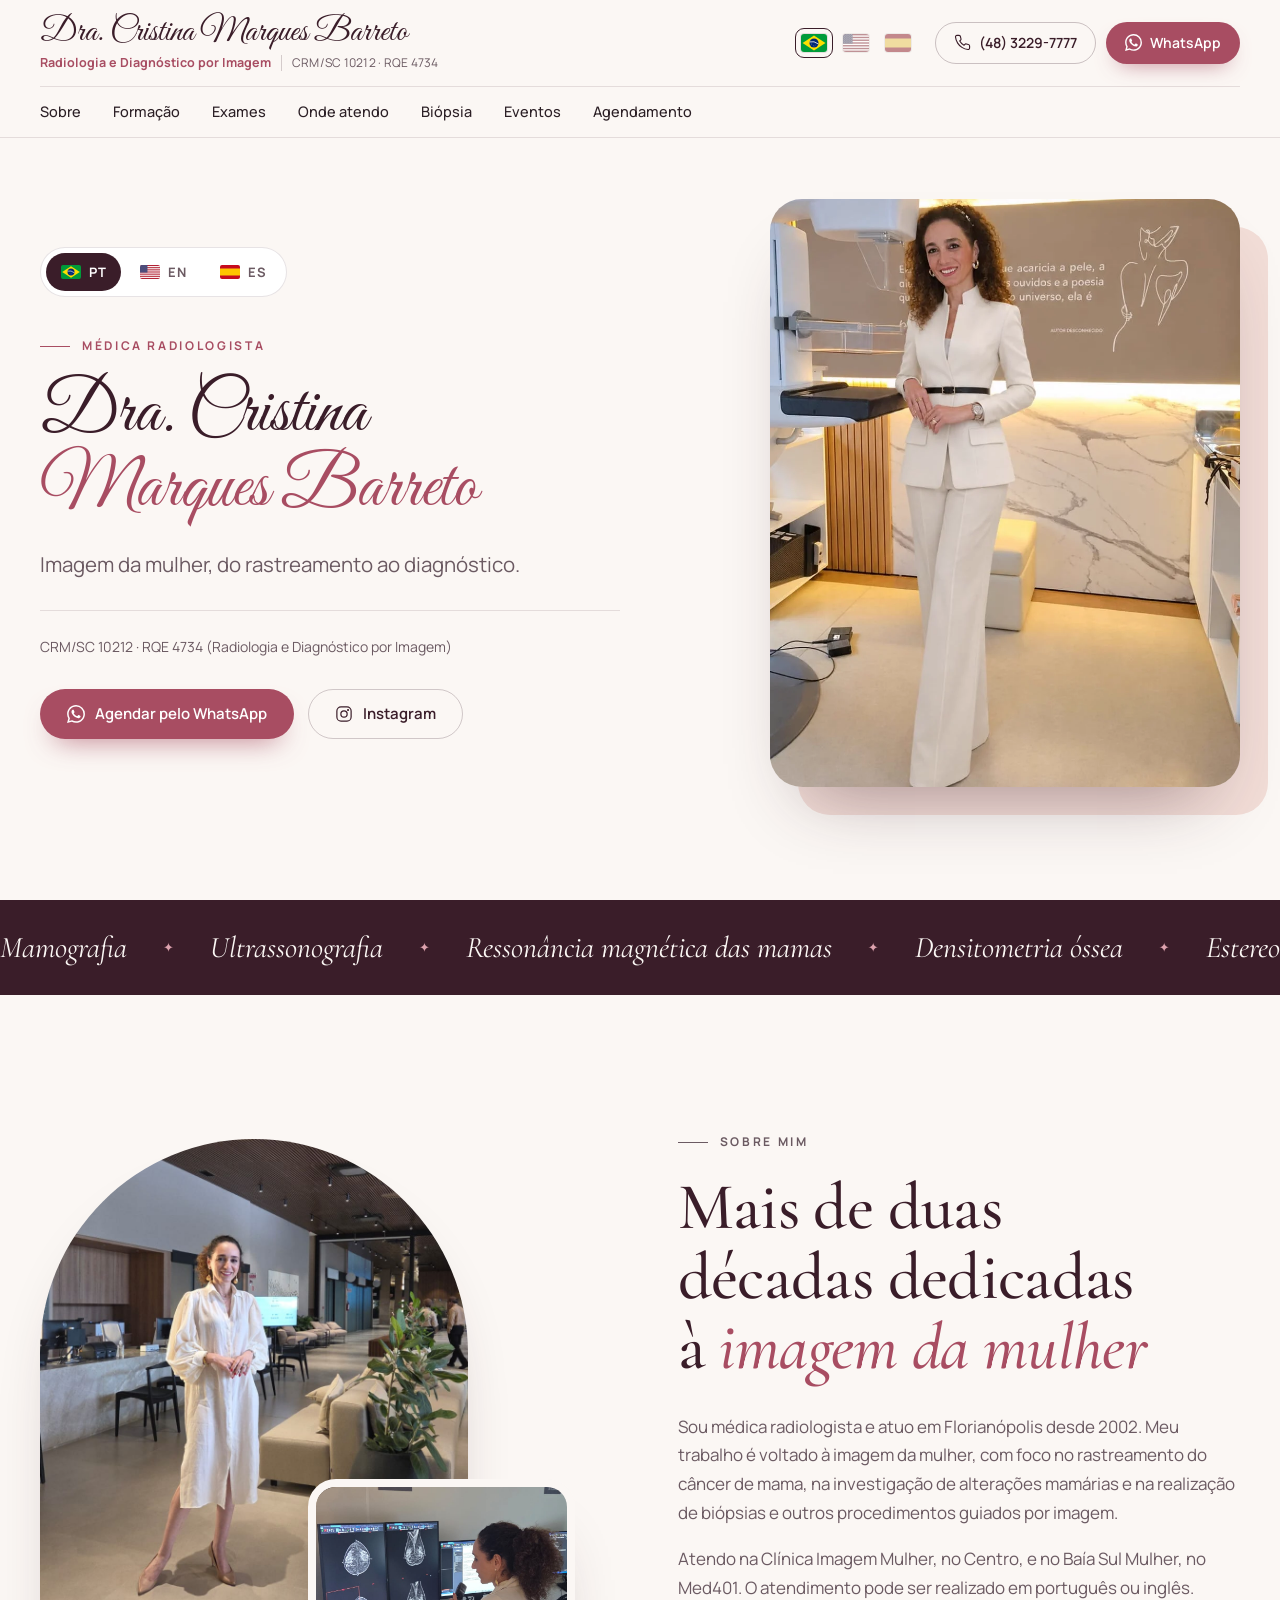
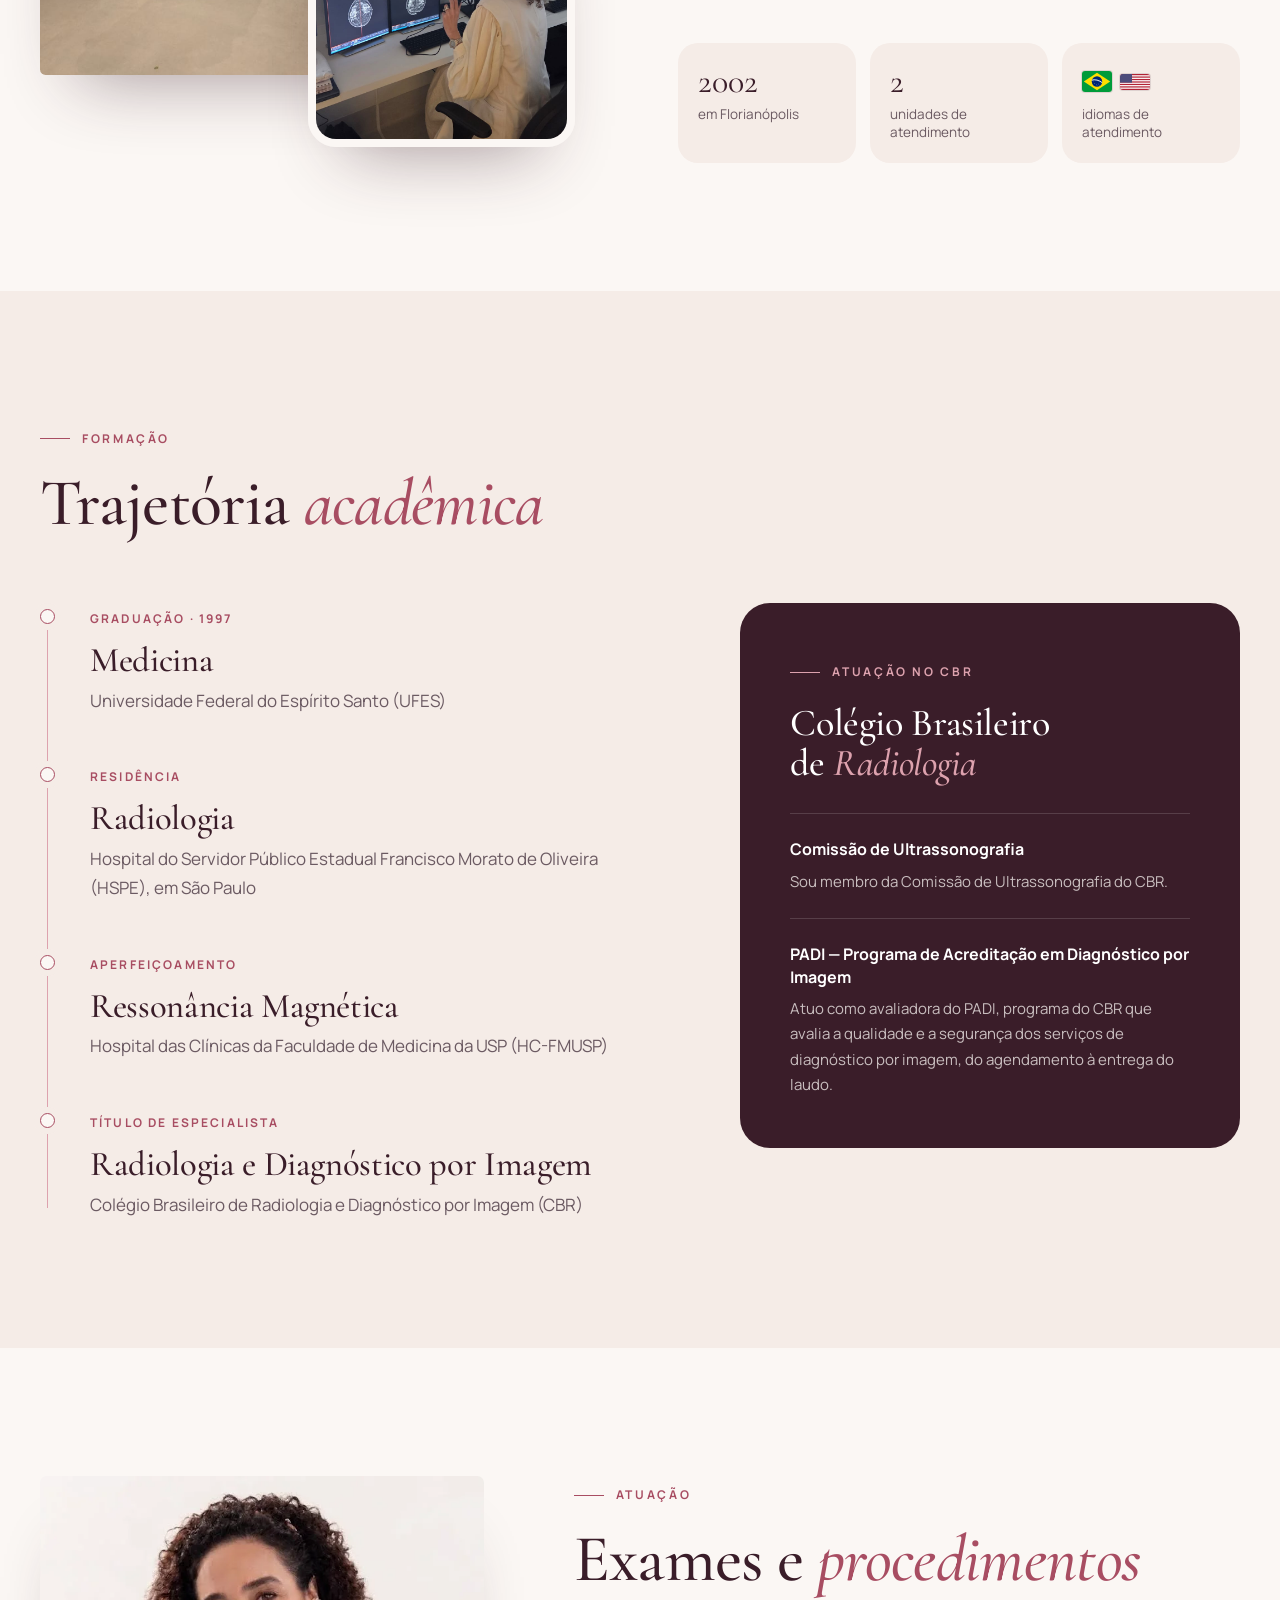
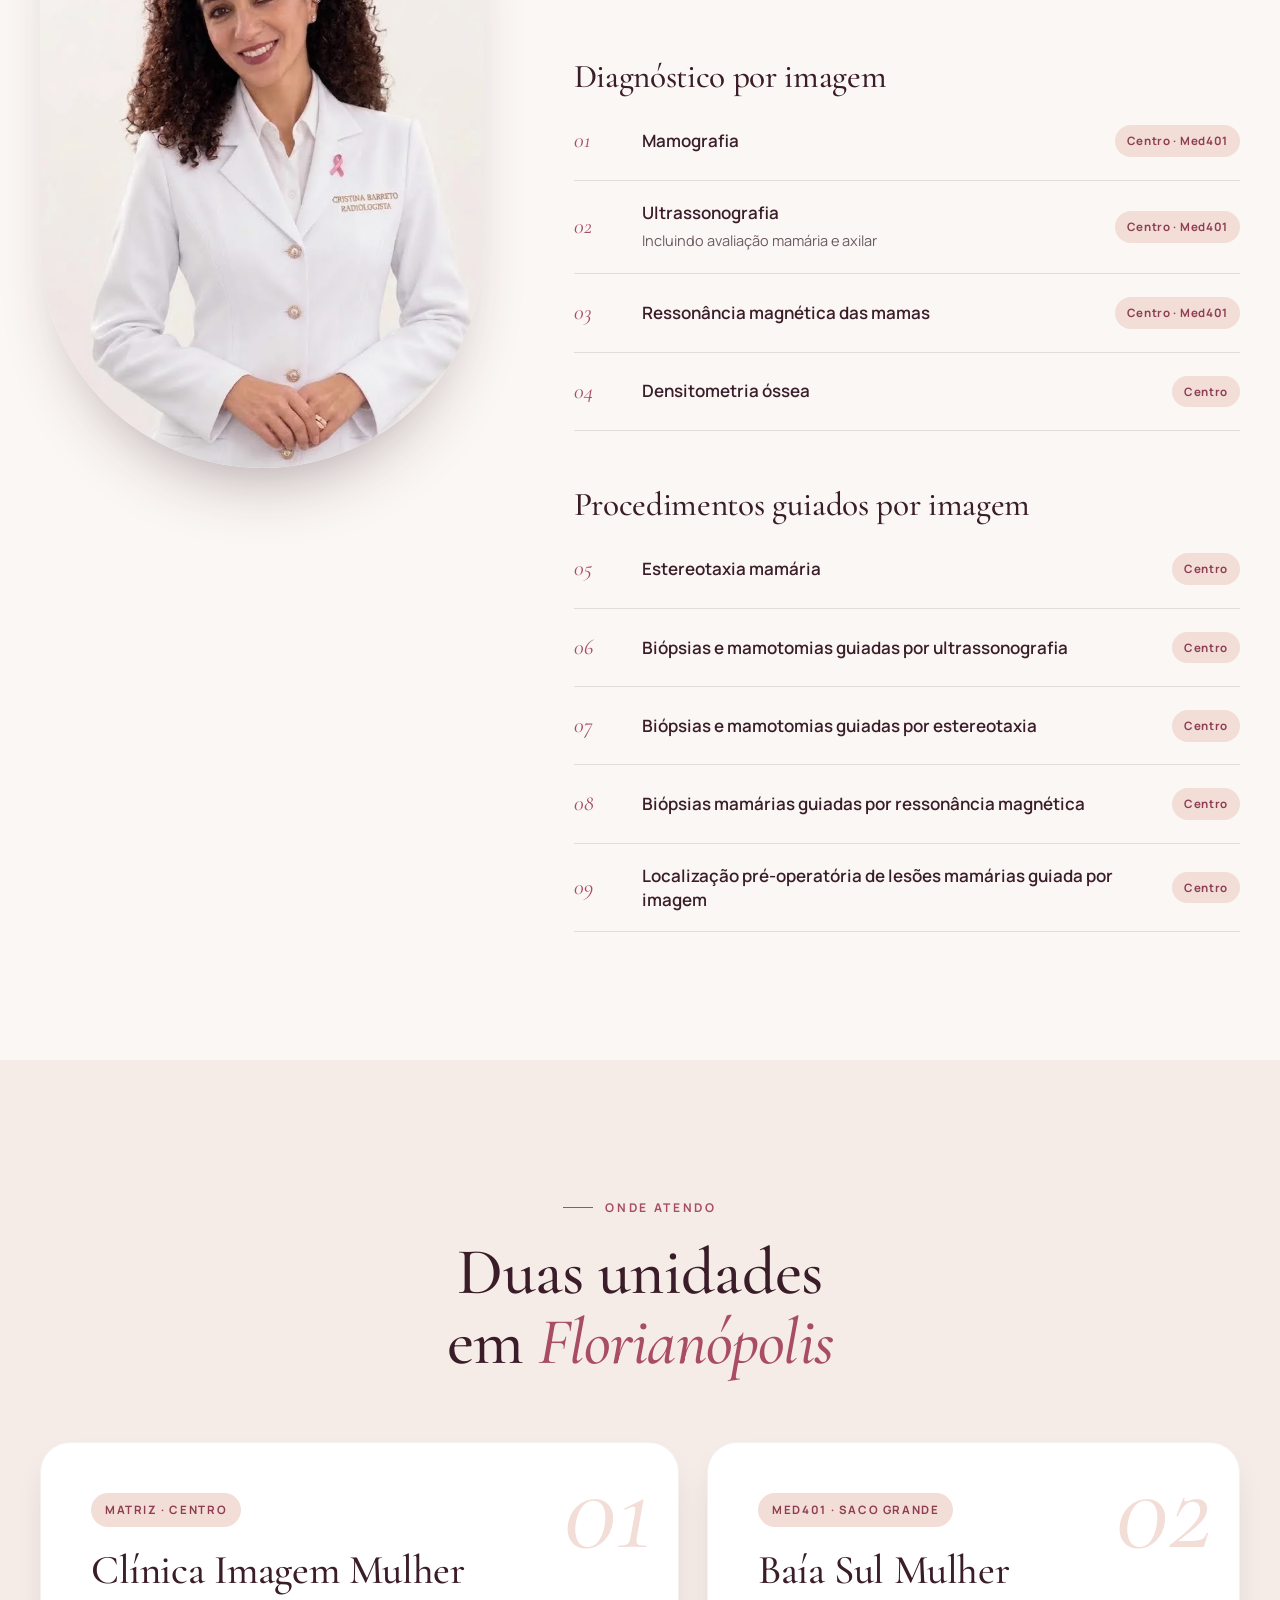
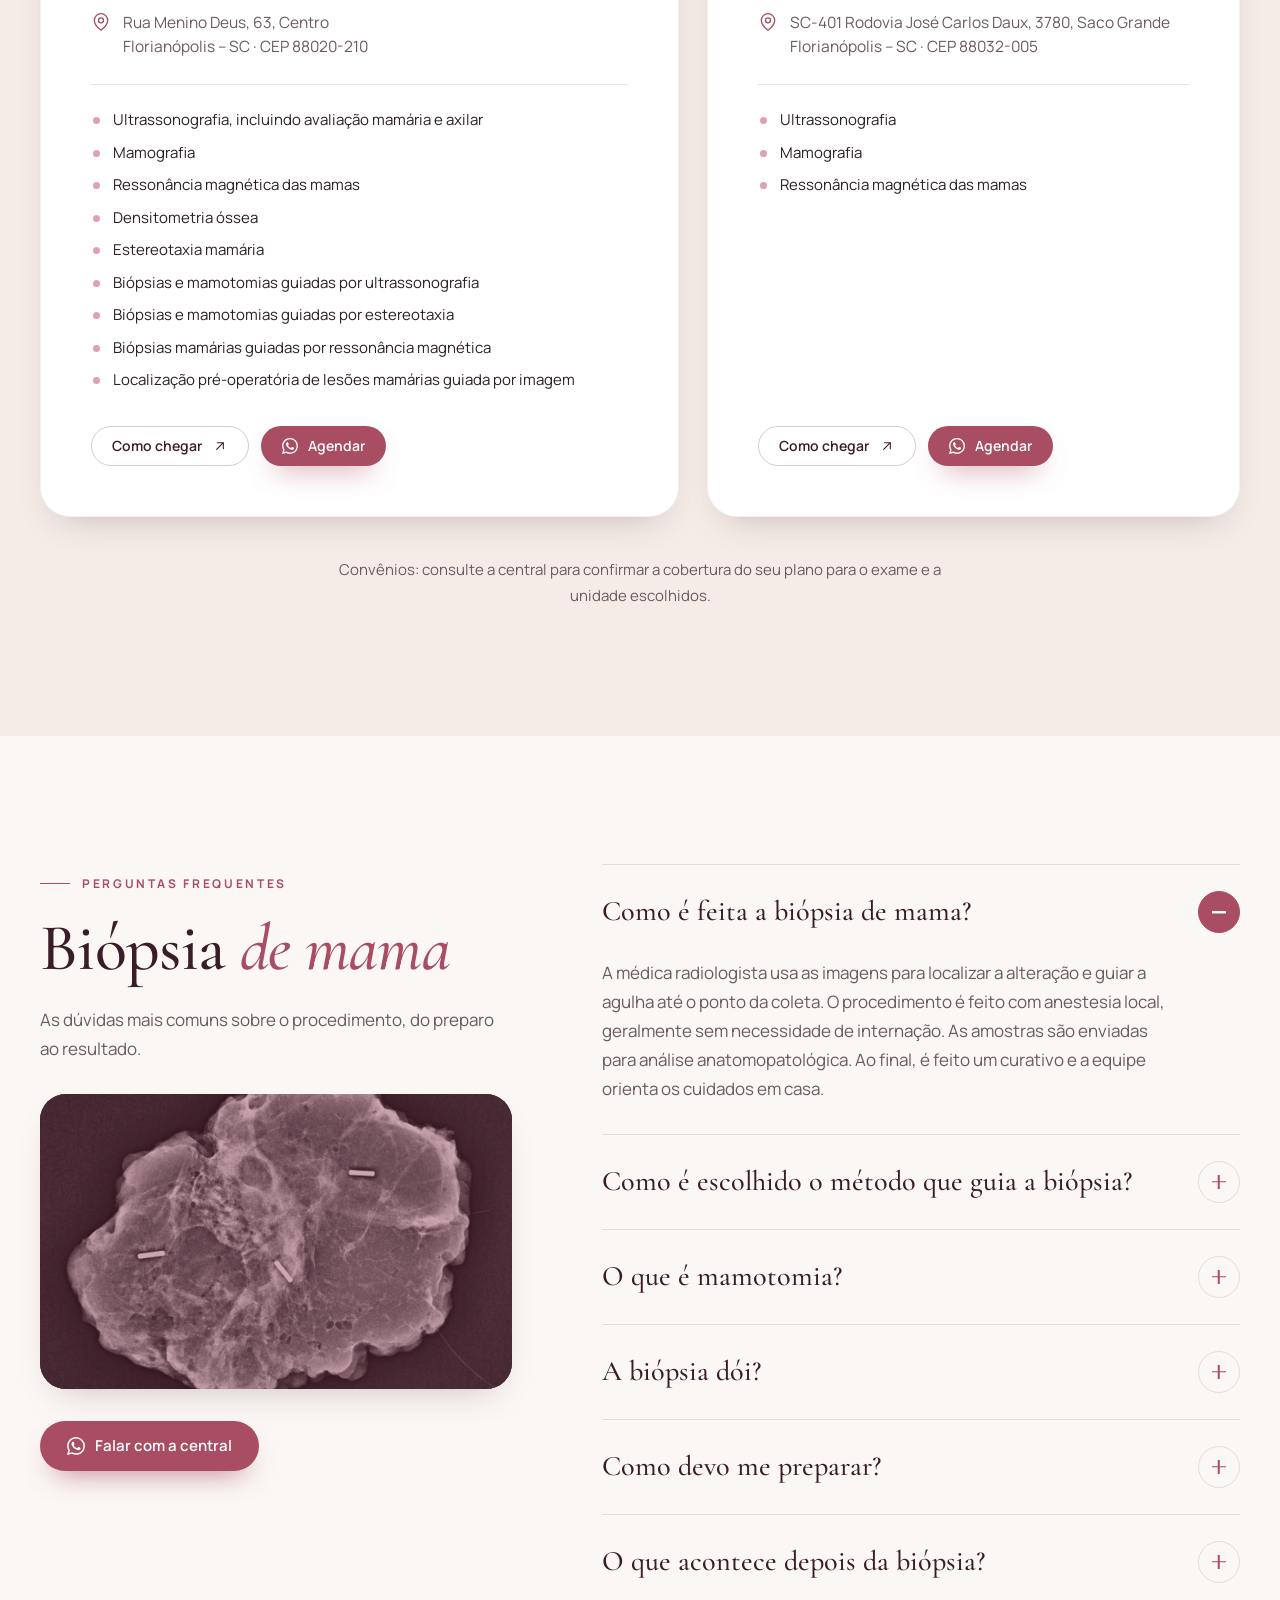
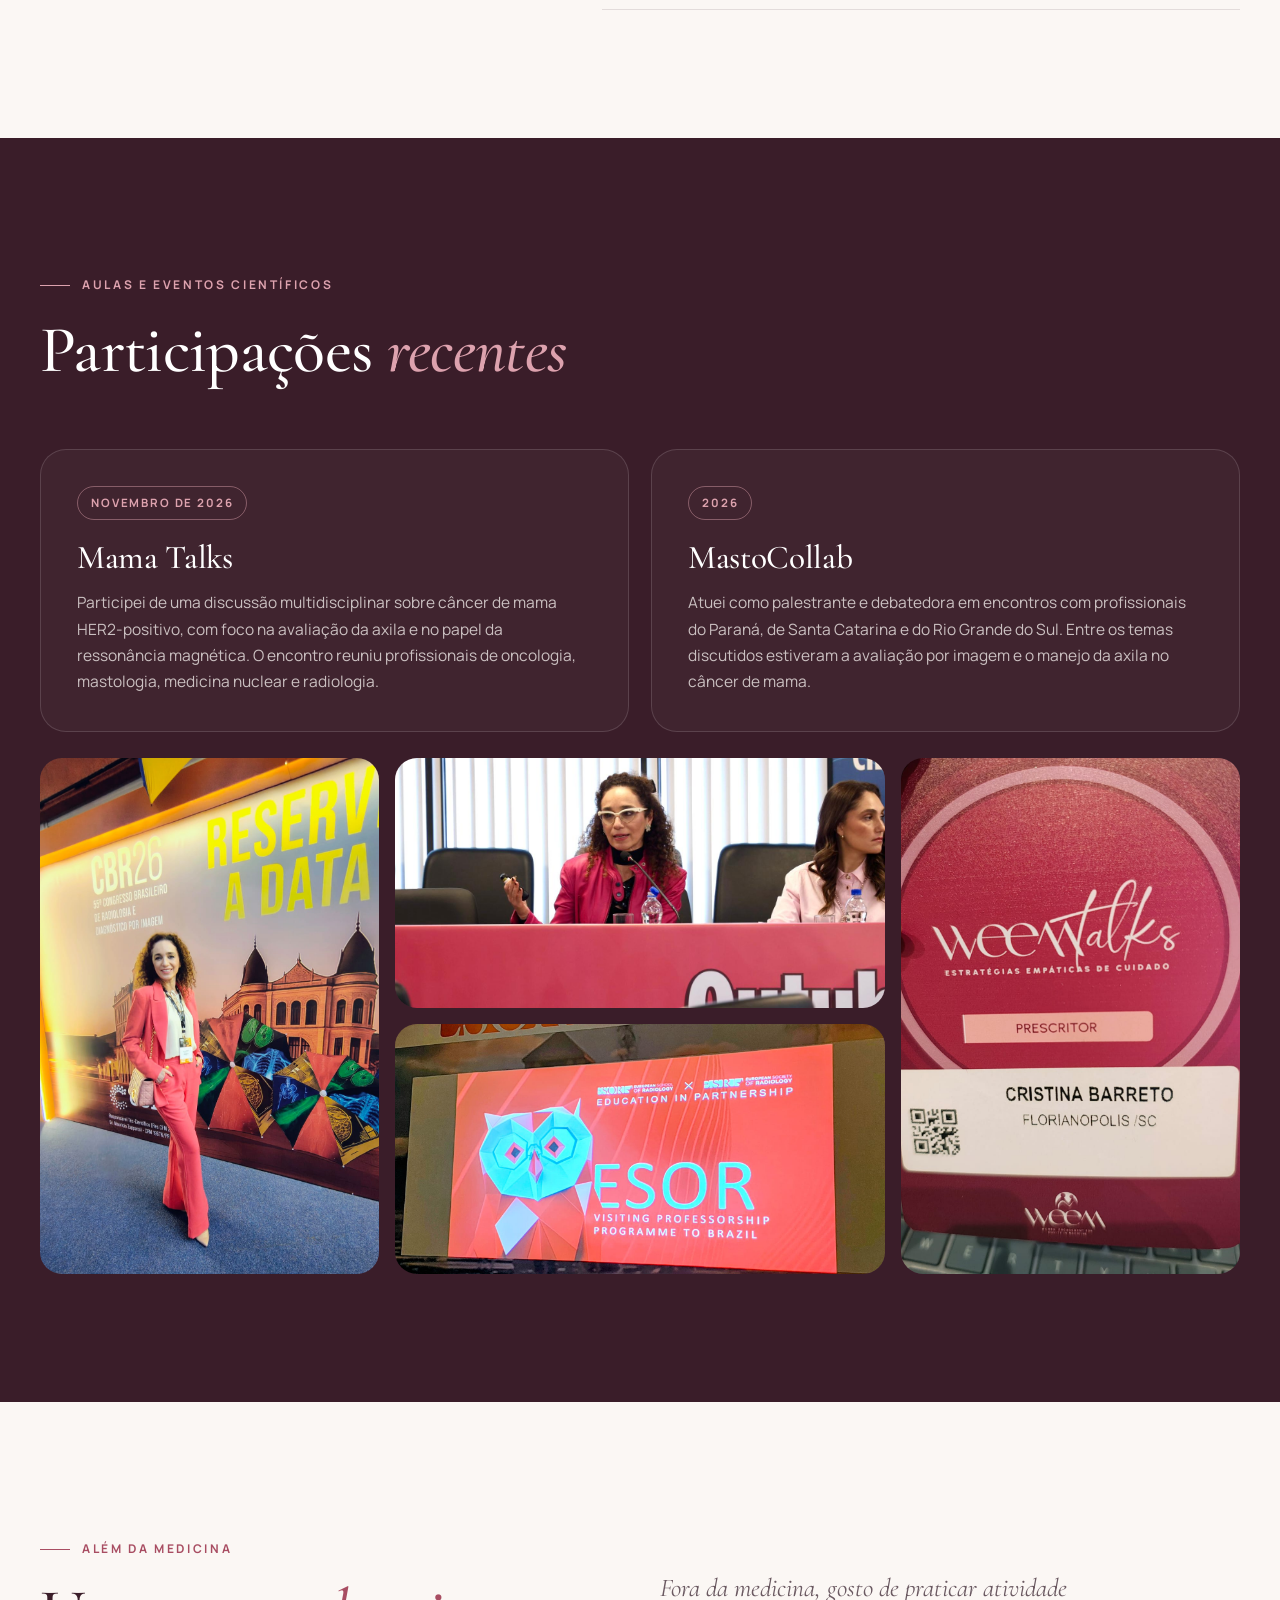
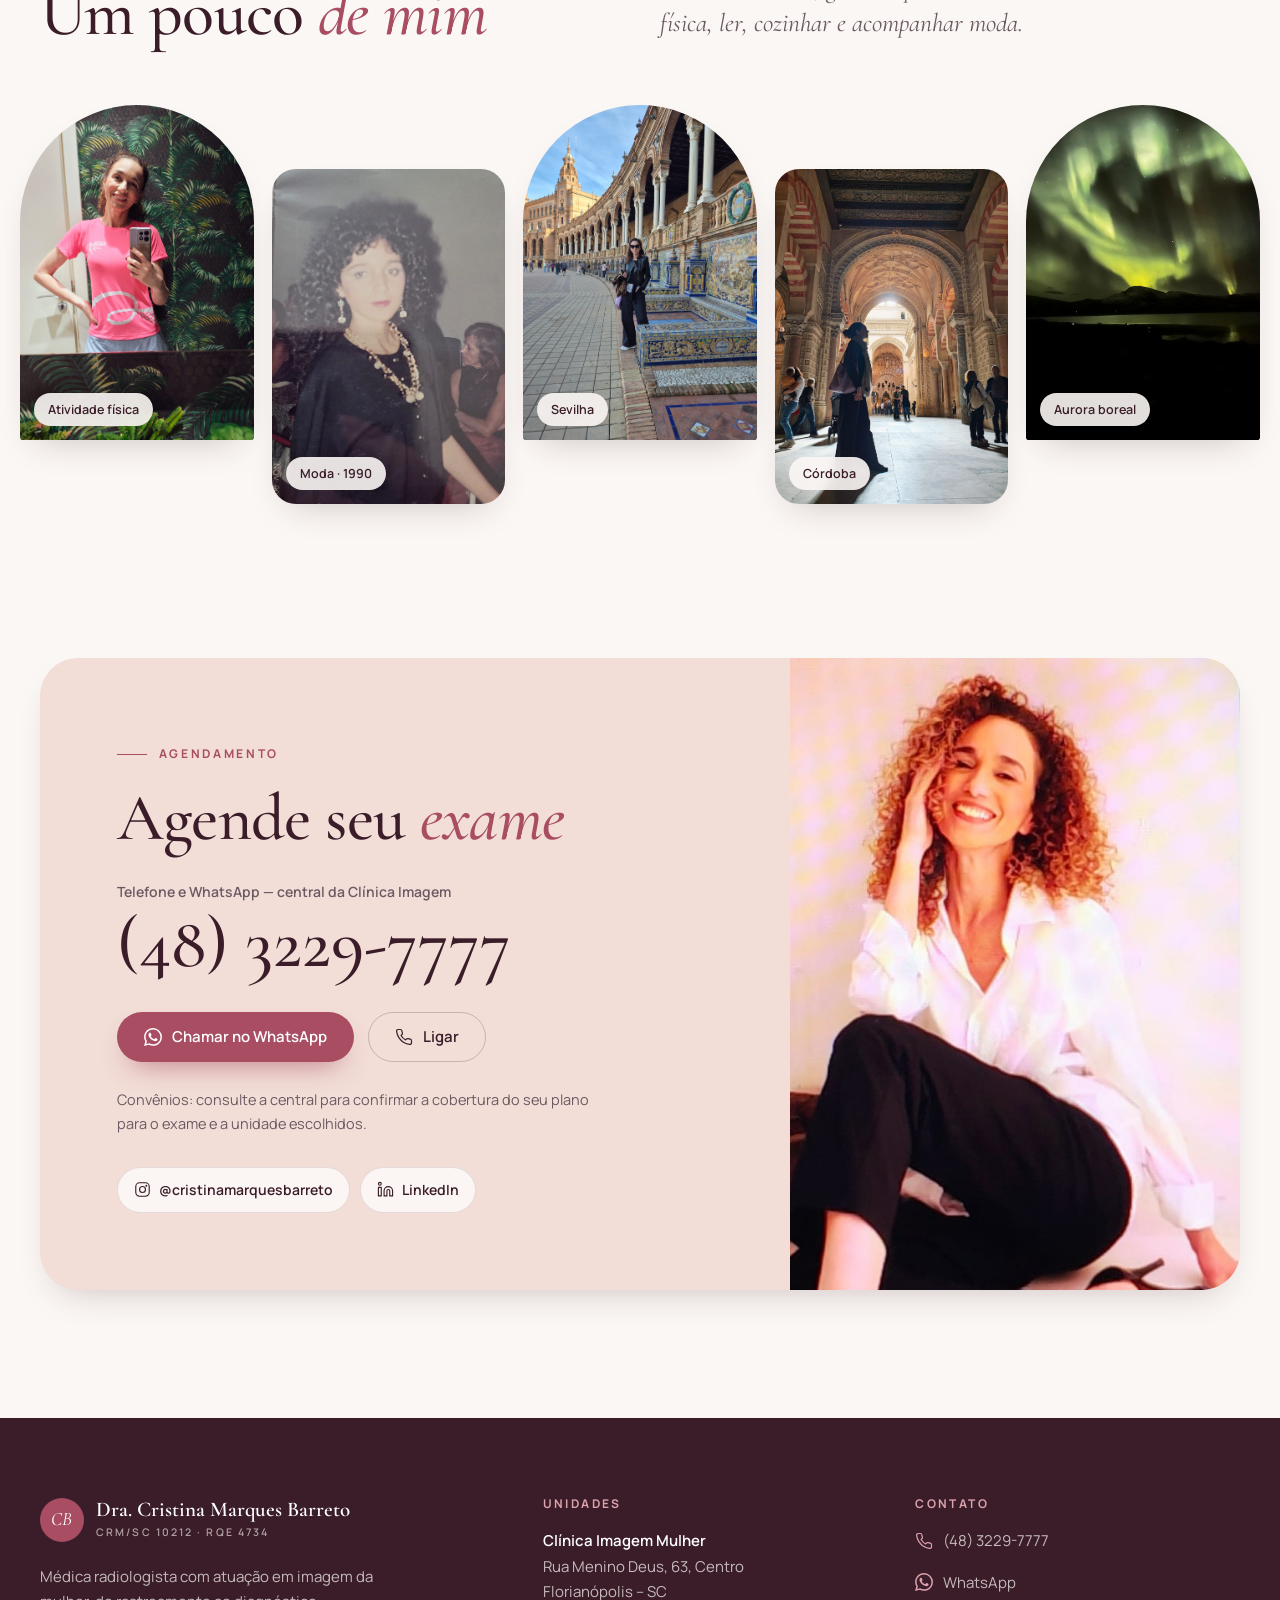
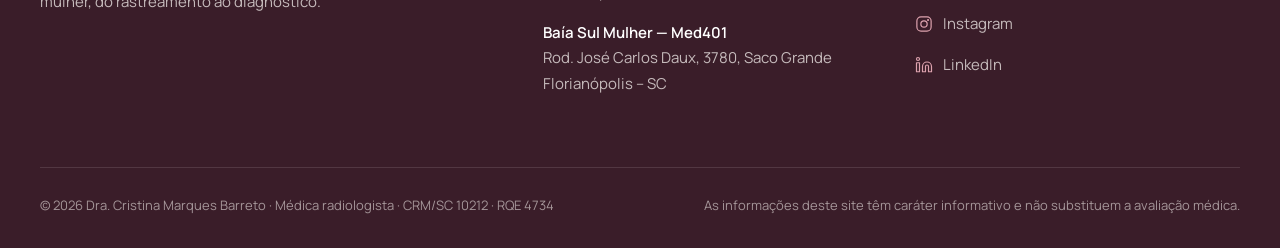
==== commit e0f2be50: "Troca fotos da capa e de Atuação" ====
--- a/index.html
+++ b/index.html
@@ -155,8 +155,8 @@
         </div>
 
         <figure class="hero-photo reveal" style="--d:.12s">
-          <img src="assets/img/retrato-claro.webp" width="716" height="896" fetchpriority="high"
-               alt="Dra. Cristina Marques Barreto sorrindo, de blazer de couro preto, com plantas iluminadas ao fundo">
+          <img src="assets/img/retrato-conjunto.webp" width="900" height="1124" fetchpriority="high"
+               alt="Dra. Cristina Marques Barreto sorrindo, de conjunto branco, ao lado do mamógrafo">
         </figure>
       </div>
     </section>
@@ -267,8 +267,8 @@
     <section class="section exames" id="exames">
       <div class="container exames-grid">
         <figure class="exames-photo reveal">
-          <img src="assets/img/sala-mamografia.jpg" width="899" height="1599" loading="lazy" decoding="async"
-               alt="Dra. Cristina ao lado do mamógrafo, na sala de exames">
+          <img src="assets/img/retrato-claro.webp" width="716" height="896" loading="lazy" decoding="async"
+               alt="Dra. Cristina de jaleco branco, sorrindo">
         </figure>
 
         <div class="exames-content">
--- a/assets/css/style.css
+++ b/assets/css/style.css
@@ -491,7 +491,7 @@
   border-radius: 30px 30px 999px 999px;
   box-shadow: var(--shadow);
 }
-.exames-photo img { width: 100%; height: 100%; object-fit: cover; object-position: 50% 58%; }
+.exames-photo img { width: 100%; height: 100%; object-fit: cover; object-position: 50% 30%; }
 
 .ex-group + .ex-group { margin-top: 56px; }
 .ex-group h3 { margin-bottom: 8px; font-size: clamp(28px, 2.6vw, 34px); }
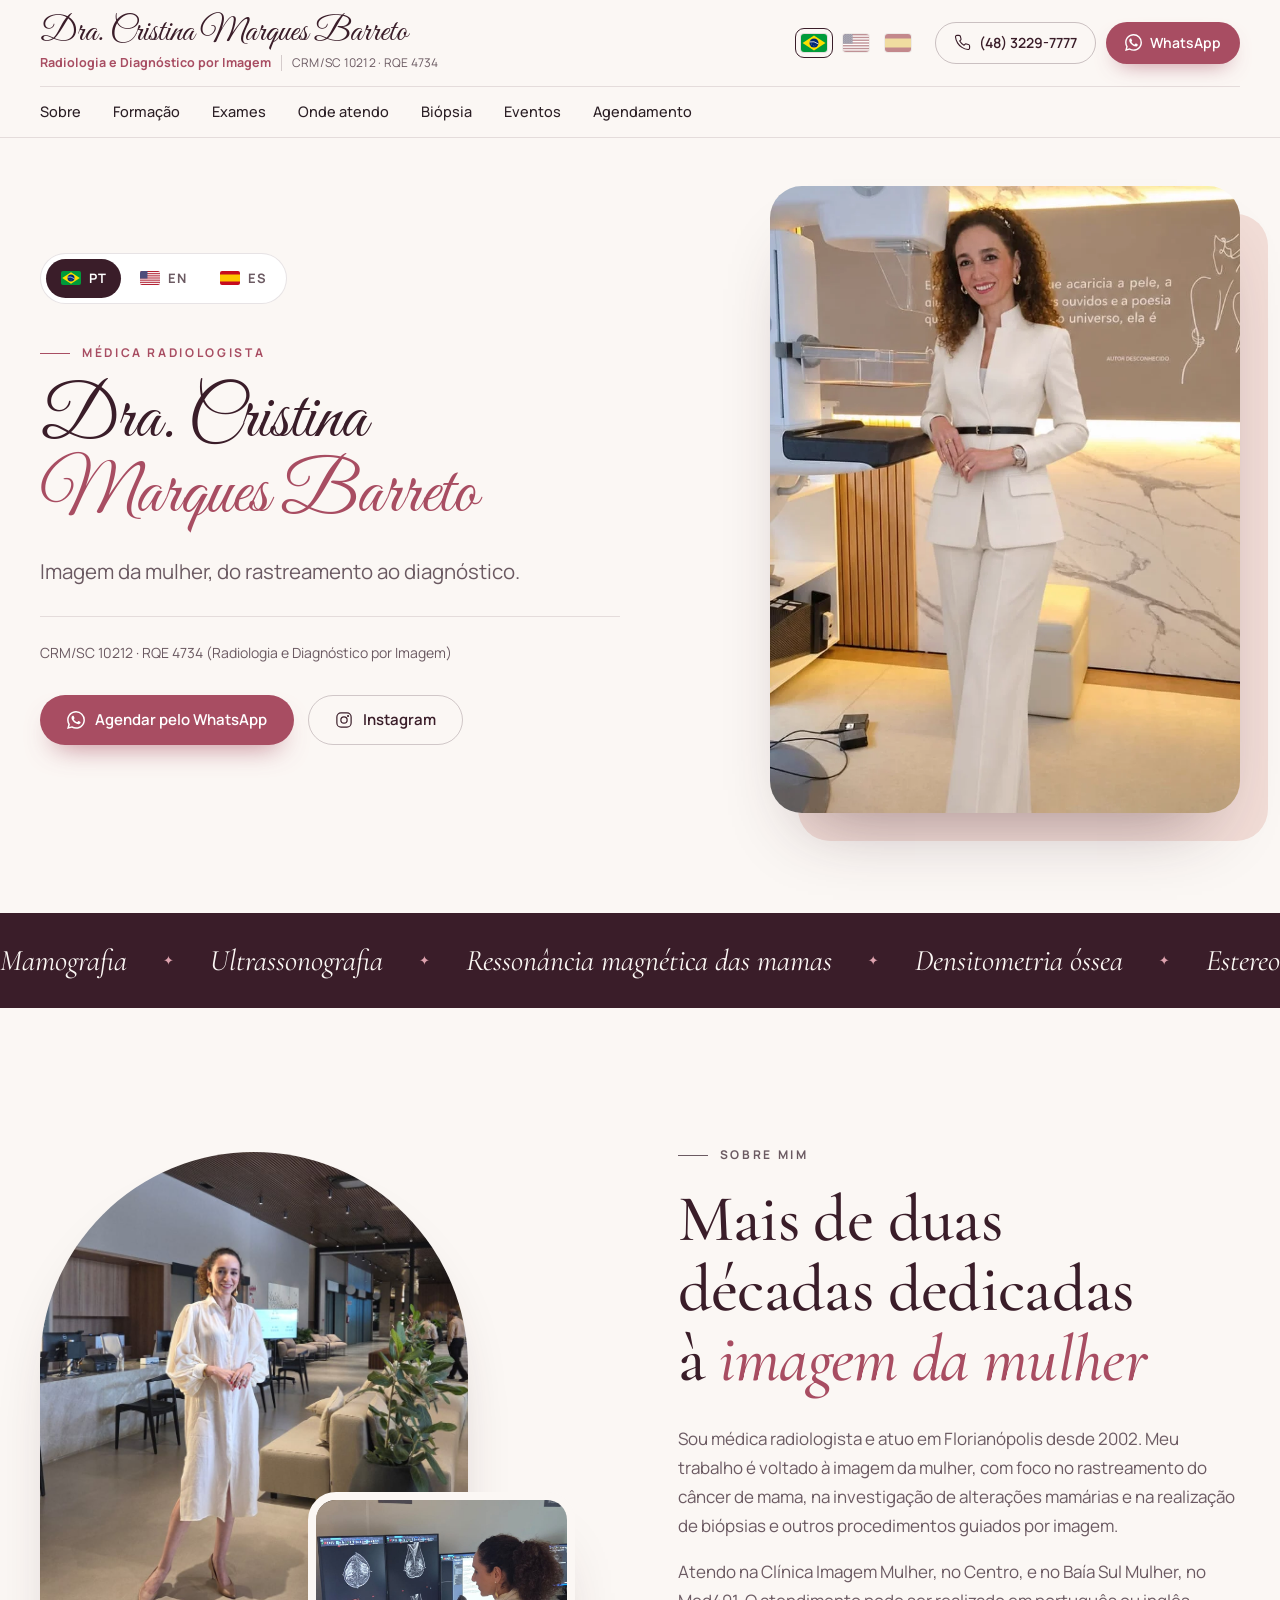
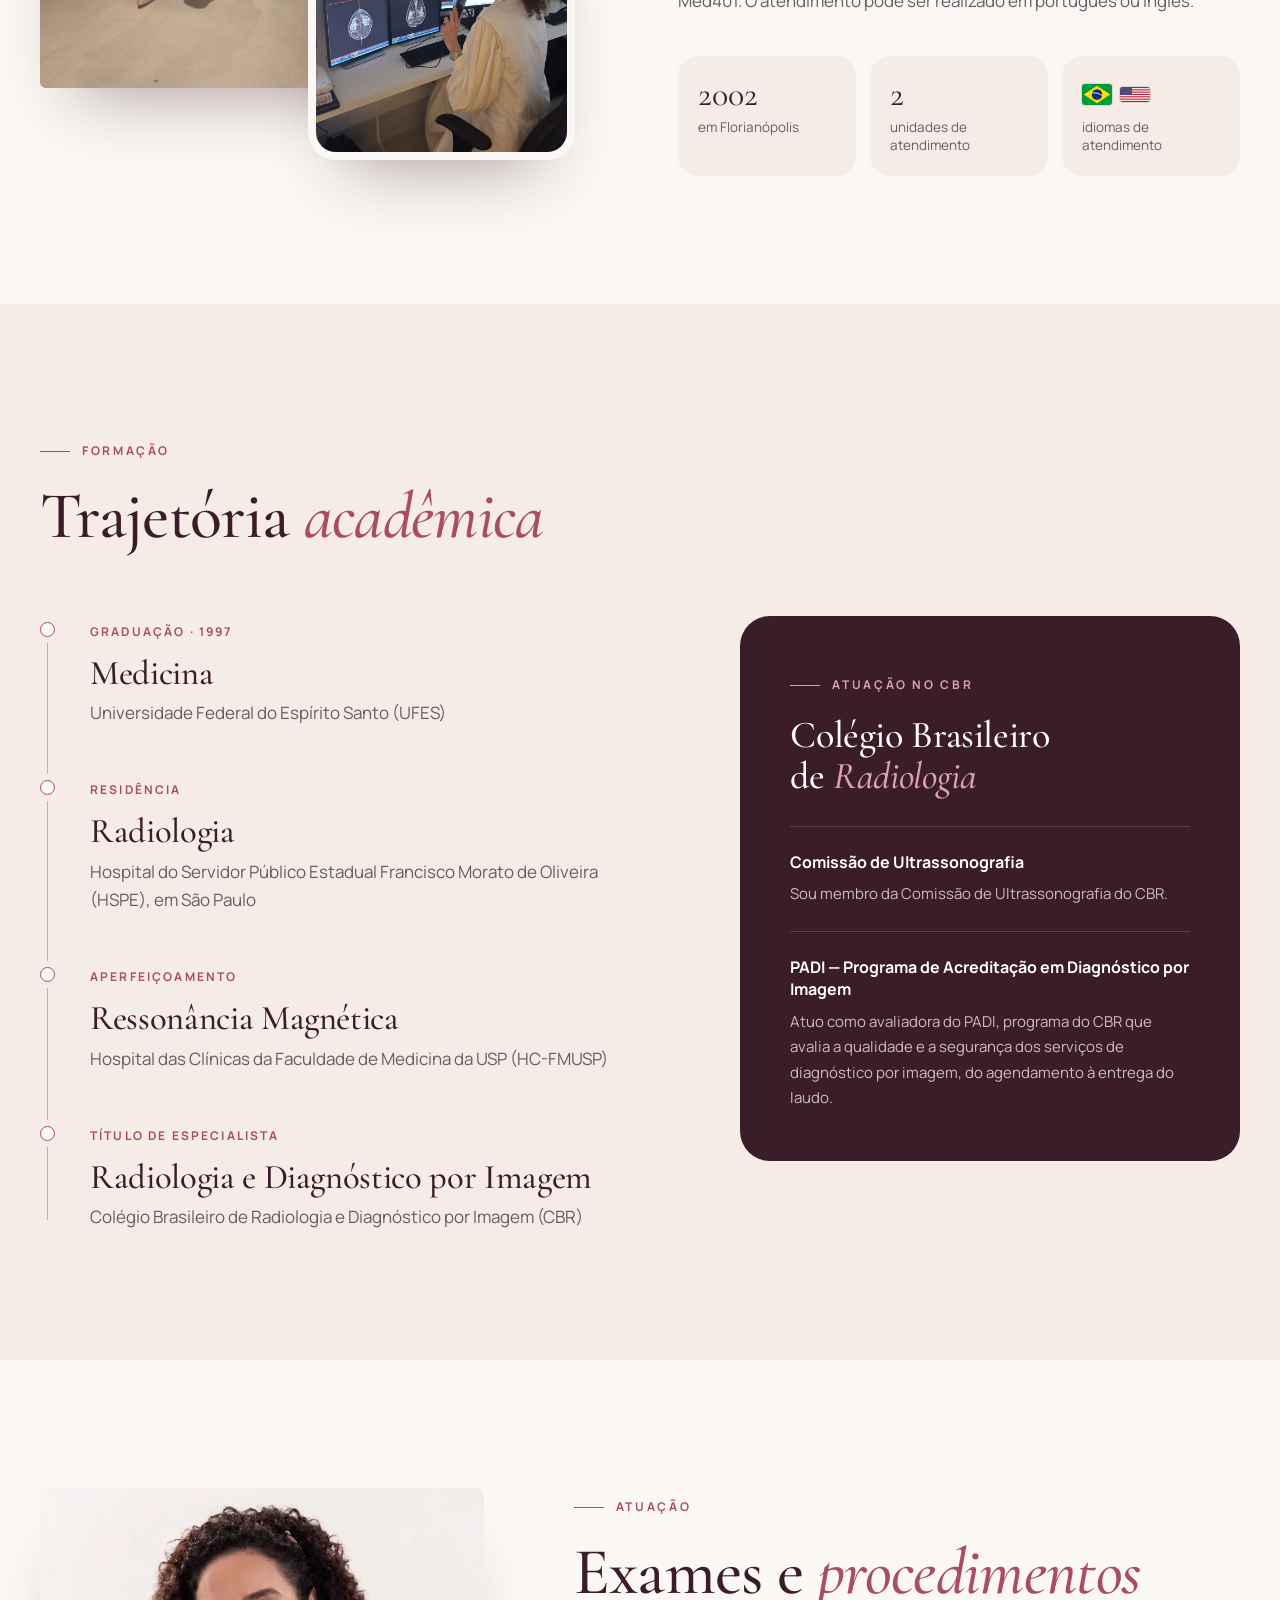
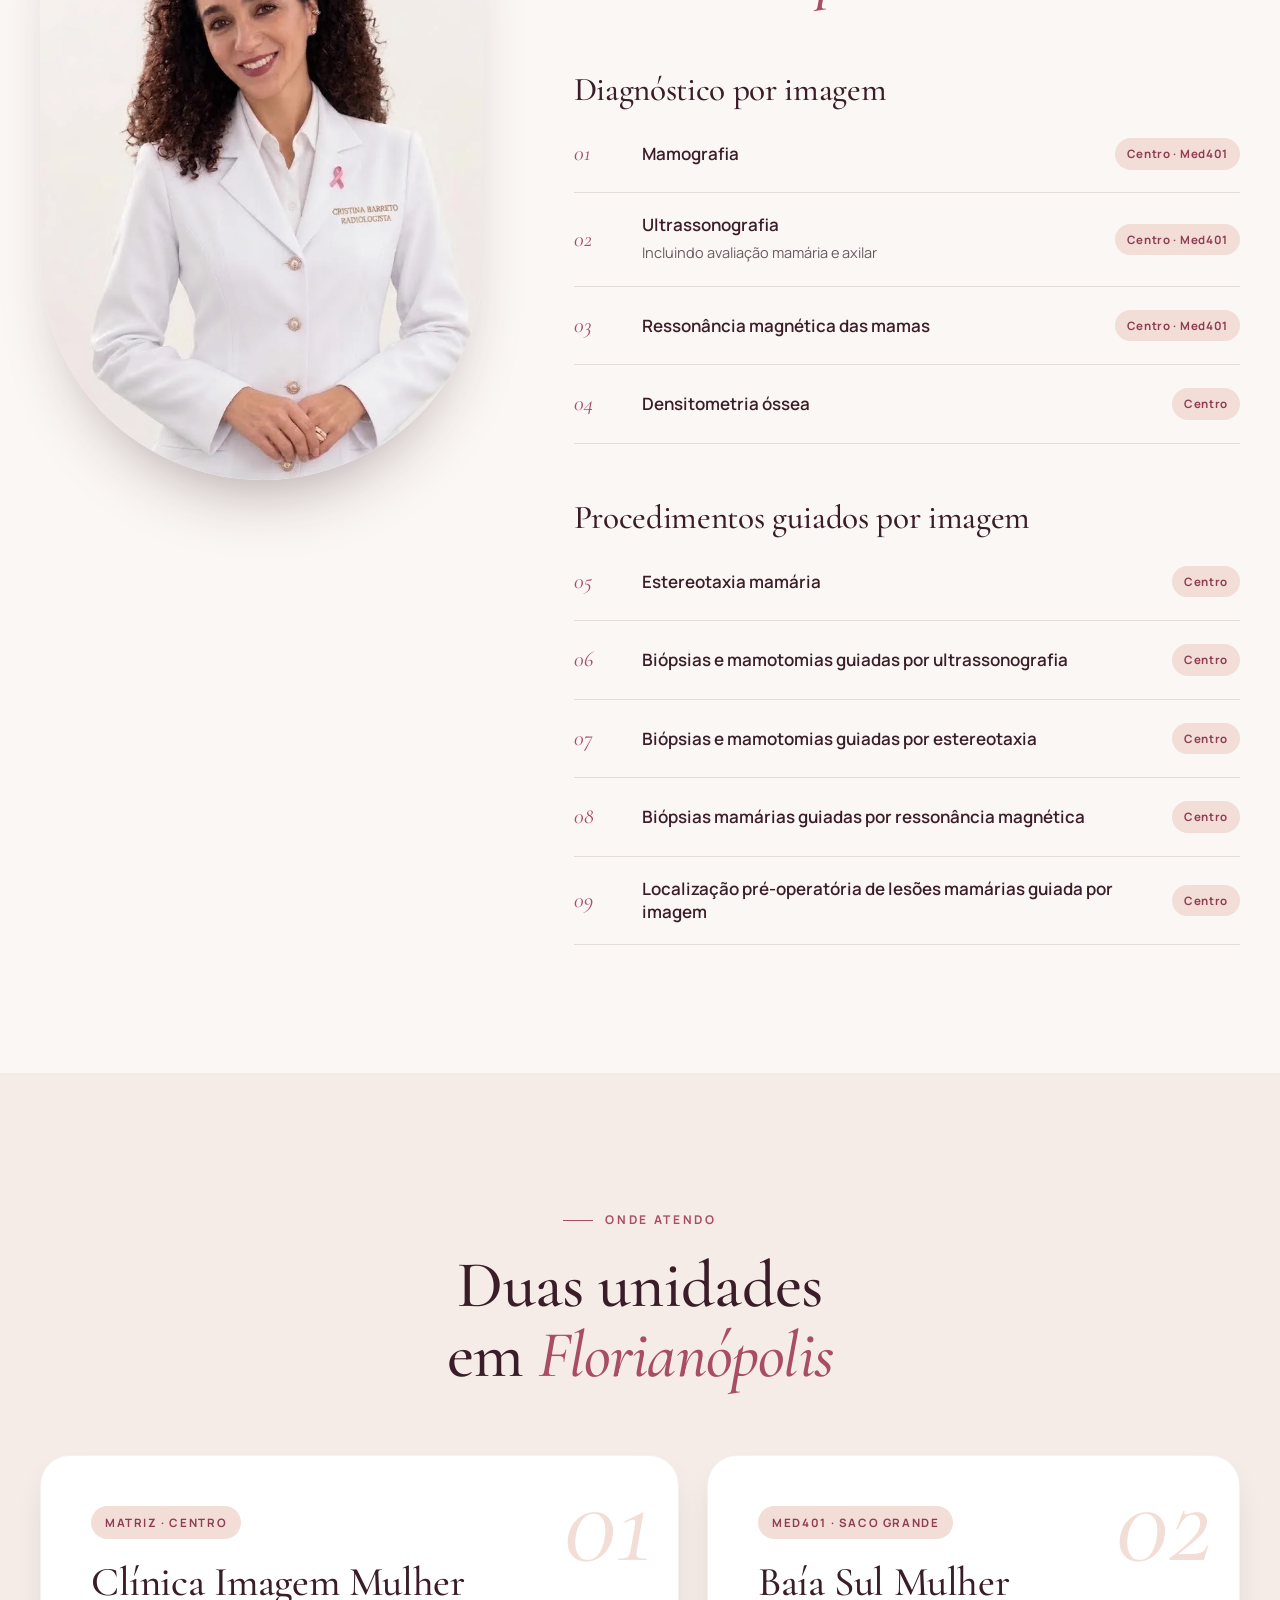
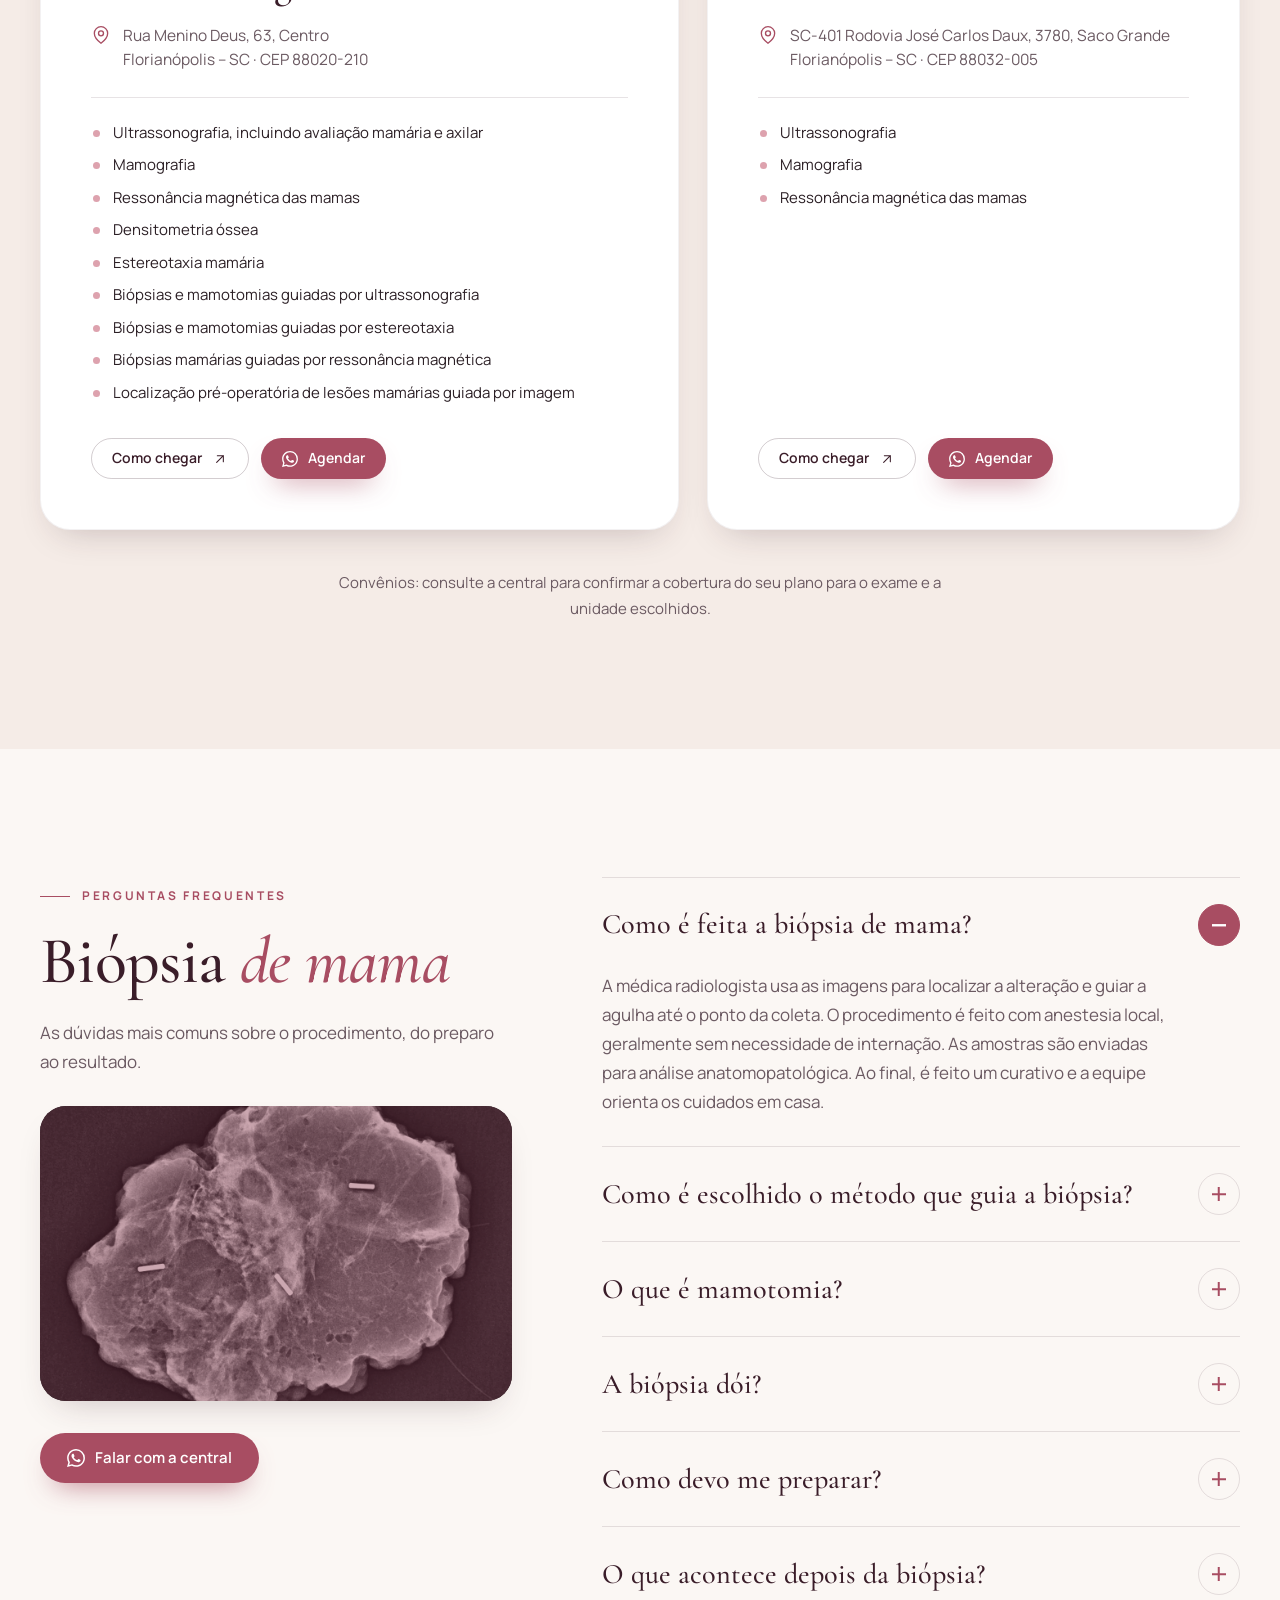
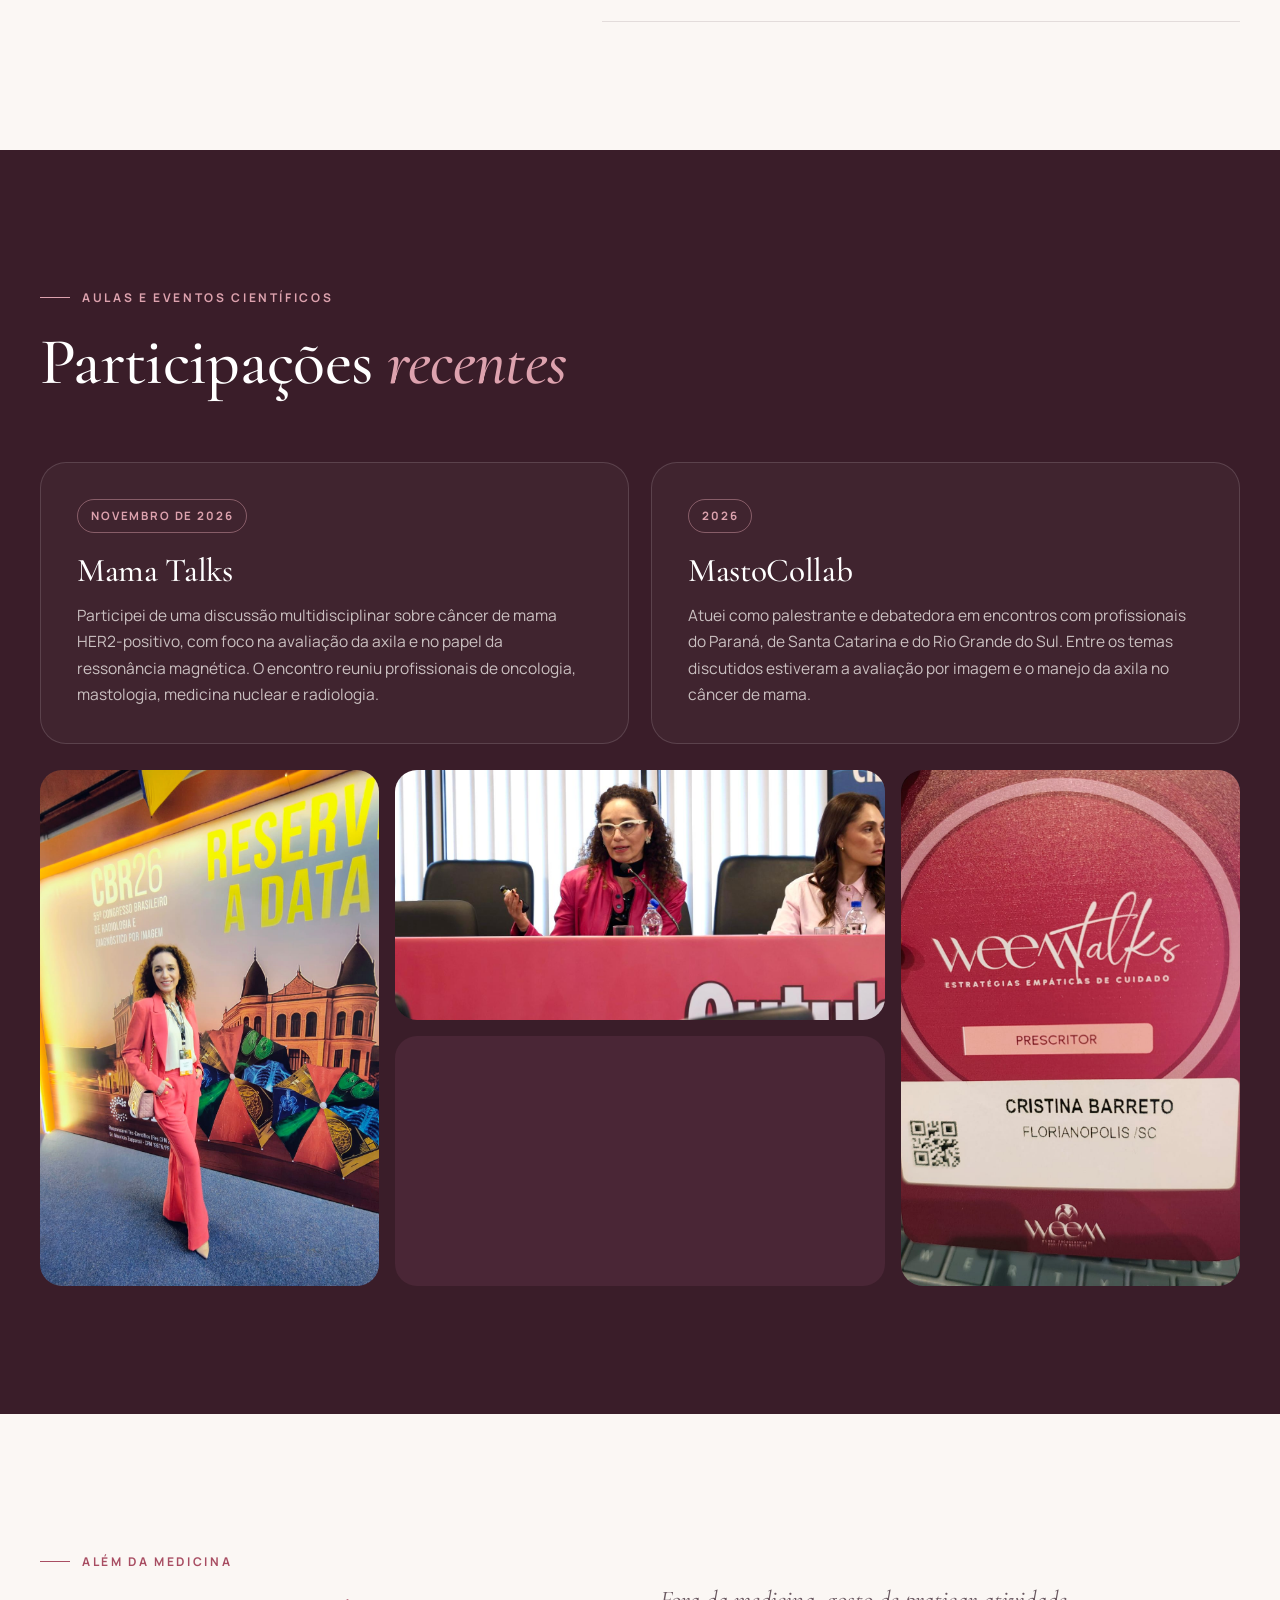
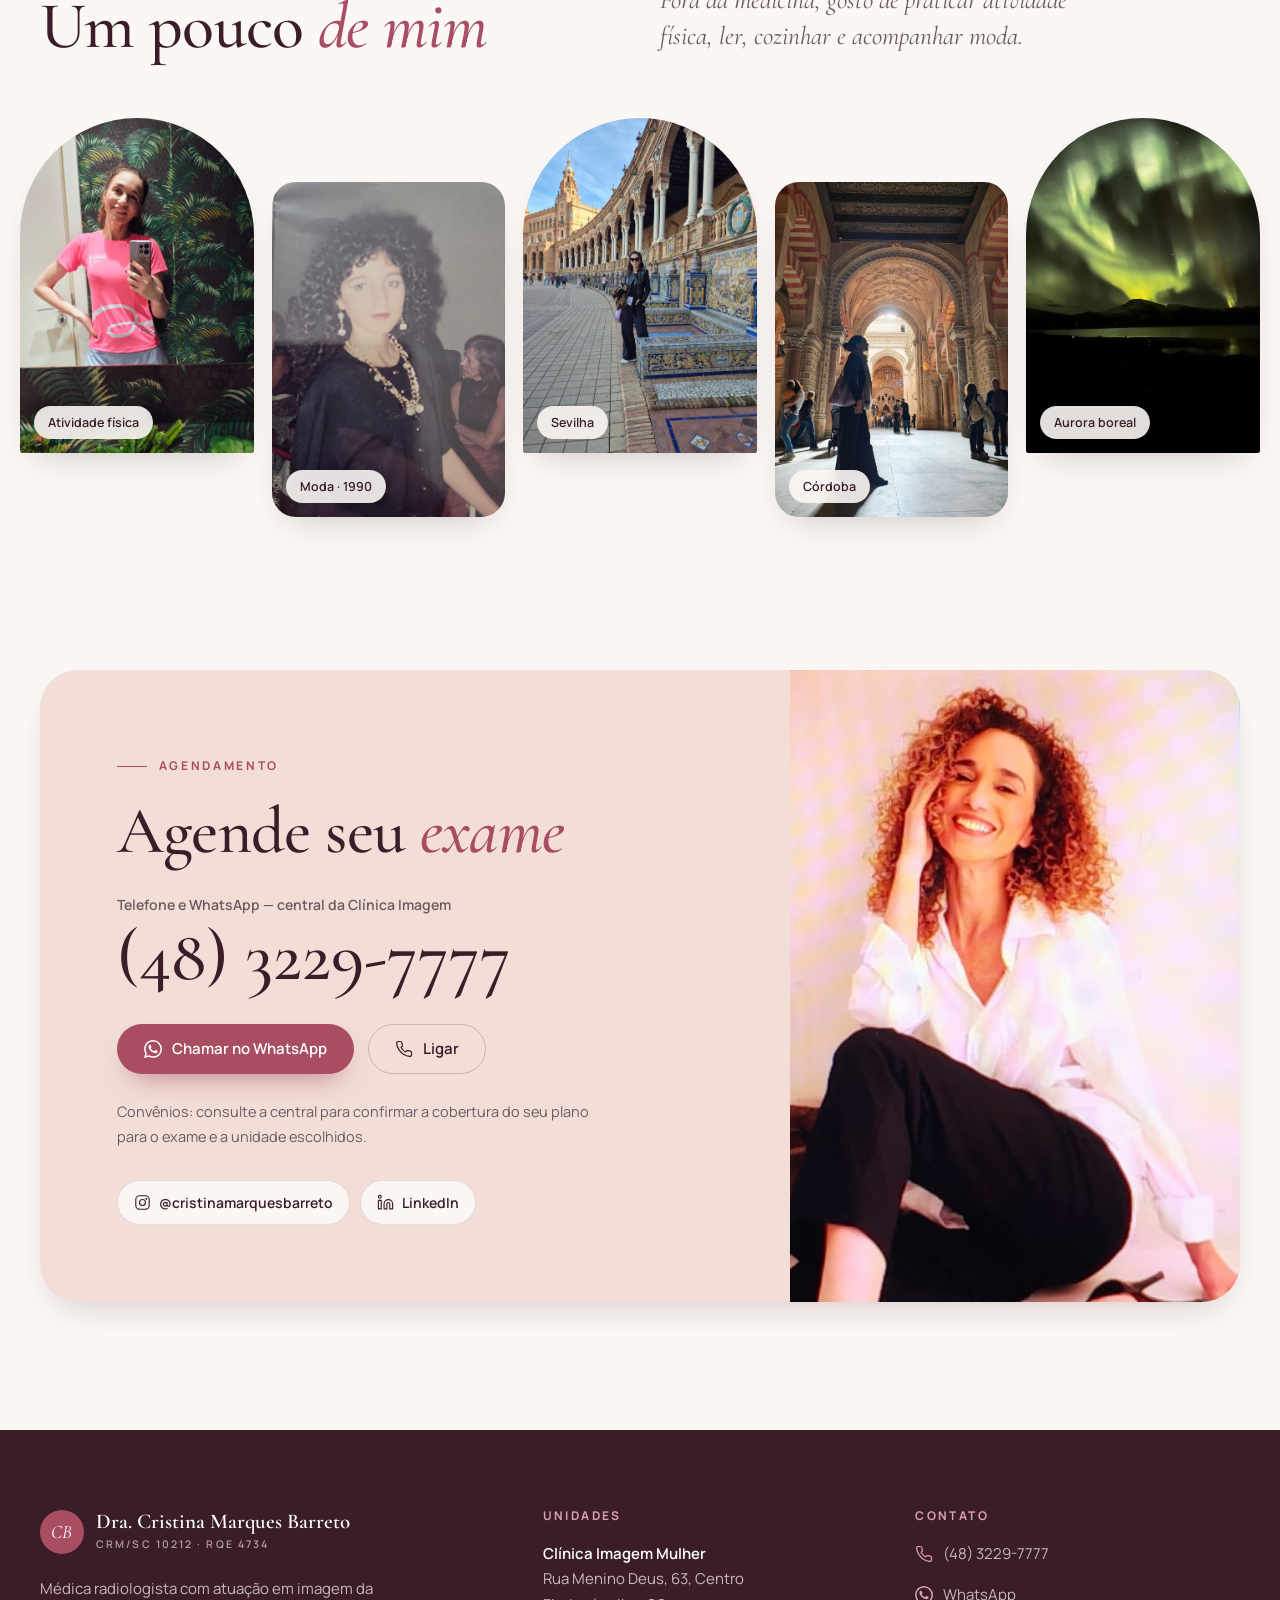
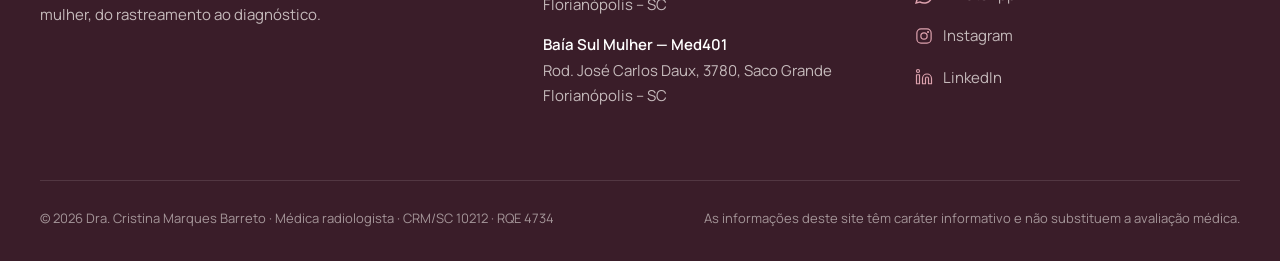
==== commit 0137305f: "Centraliza ela na foto da capa" ====
--- a/index.html
+++ b/index.html
@@ -155,7 +155,7 @@
         </div>
 
         <figure class="hero-photo reveal" style="--d:.12s">
-          <img src="assets/img/retrato-conjunto.webp" width="900" height="1124" fetchpriority="high"
+          <img src="assets/img/retrato-conjunto.webp" width="750" height="1000" fetchpriority="high"
                alt="Dra. Cristina Marques Barreto sorrindo, de conjunto branco, ao lado do mamógrafo">
         </figure>
       </div>
--- a/assets/css/style.css
+++ b/assets/css/style.css
@@ -347,9 +347,9 @@
 }
 .hero-photo img {
   width: 100%;
-  aspect-ratio: 4 / 5;
+  aspect-ratio: 3 / 4;
   object-fit: cover;
-  object-position: 50% 10%;
+  object-position: 50% 50%;
   border-radius: 32px;
   box-shadow: var(--shadow);
 }
@@ -913,7 +913,7 @@
   .hero-grid { grid-template-columns: 1fr; gap: 72px; }
   .hero-copy { text-align: left; }
   .hero-photo { order: -1; justify-self: start; width: calc(100% - 28px); }
-  .hero-photo img { aspect-ratio: 4 / 5; object-position: 50% 10%; }
+  .hero-photo img { aspect-ratio: 3 / 4; object-position: 50% 50%; }
 
   .about-grid,
   .formacao-grid,
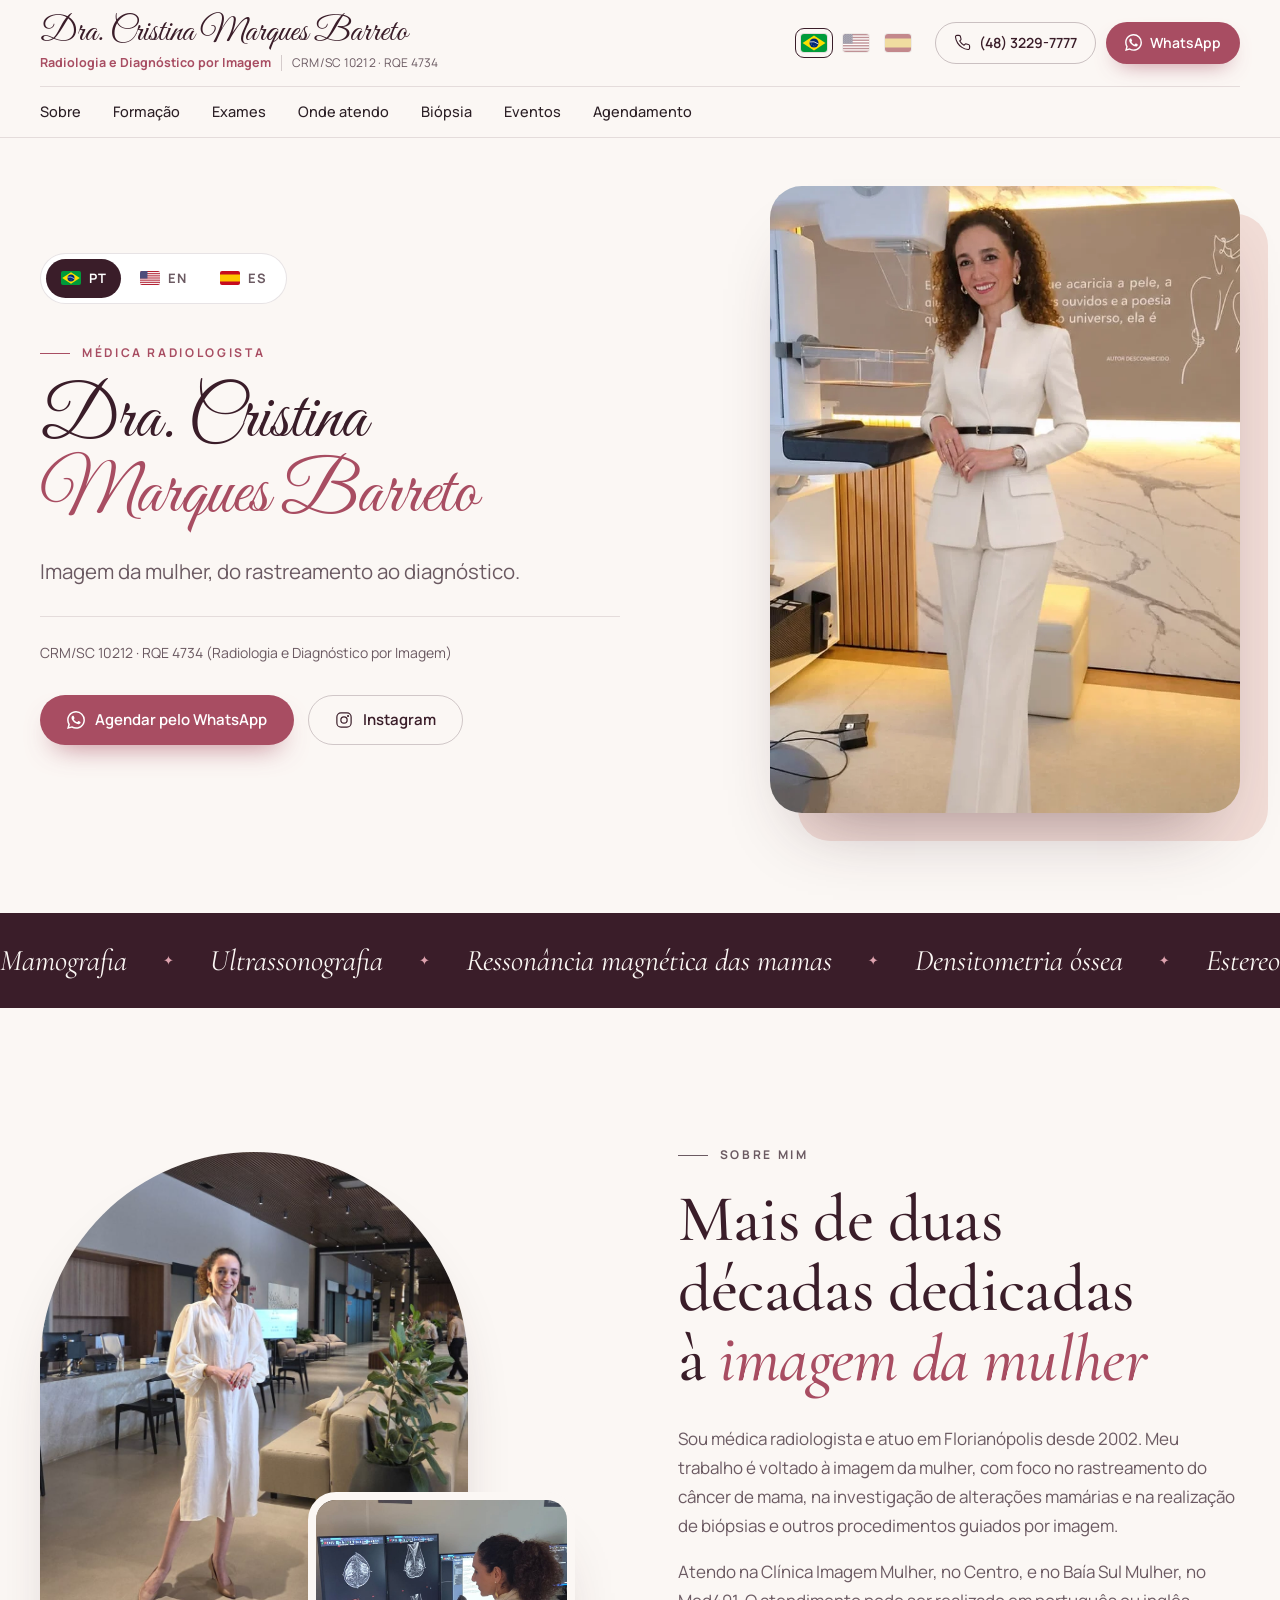
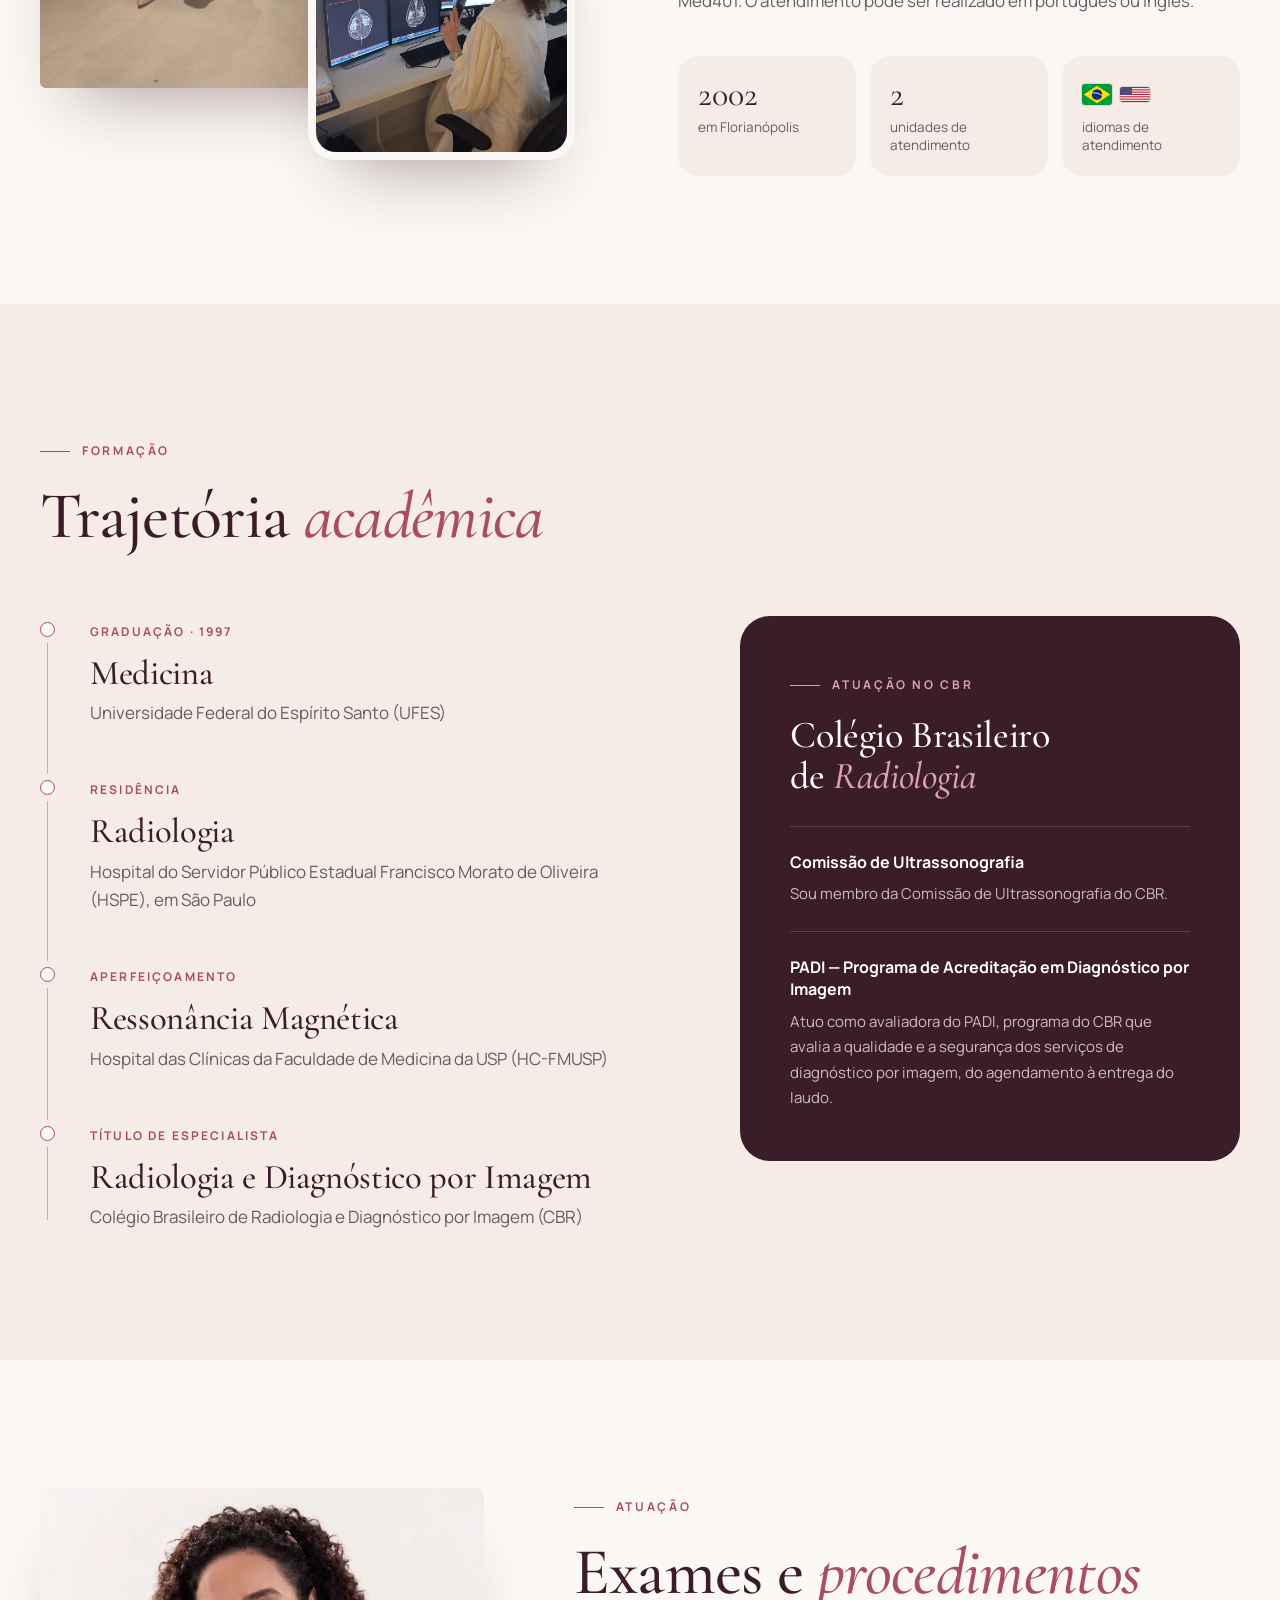
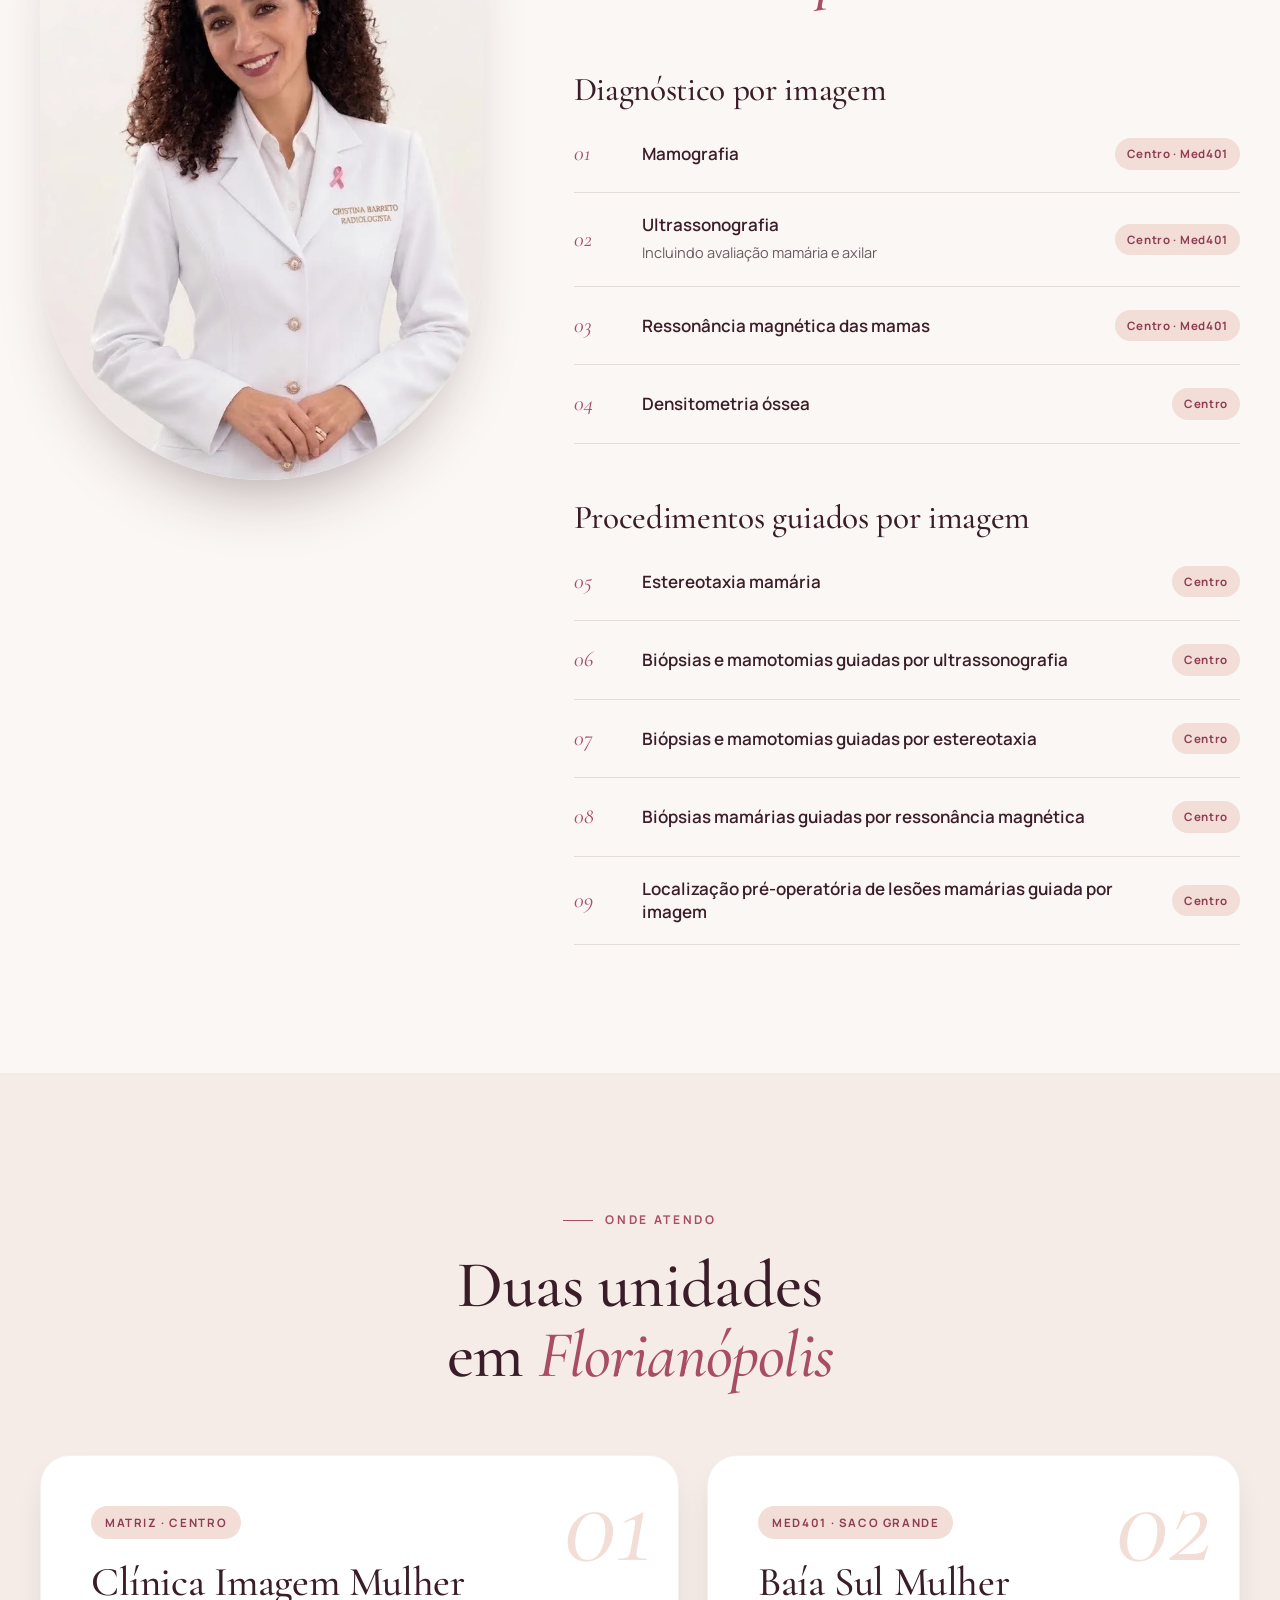
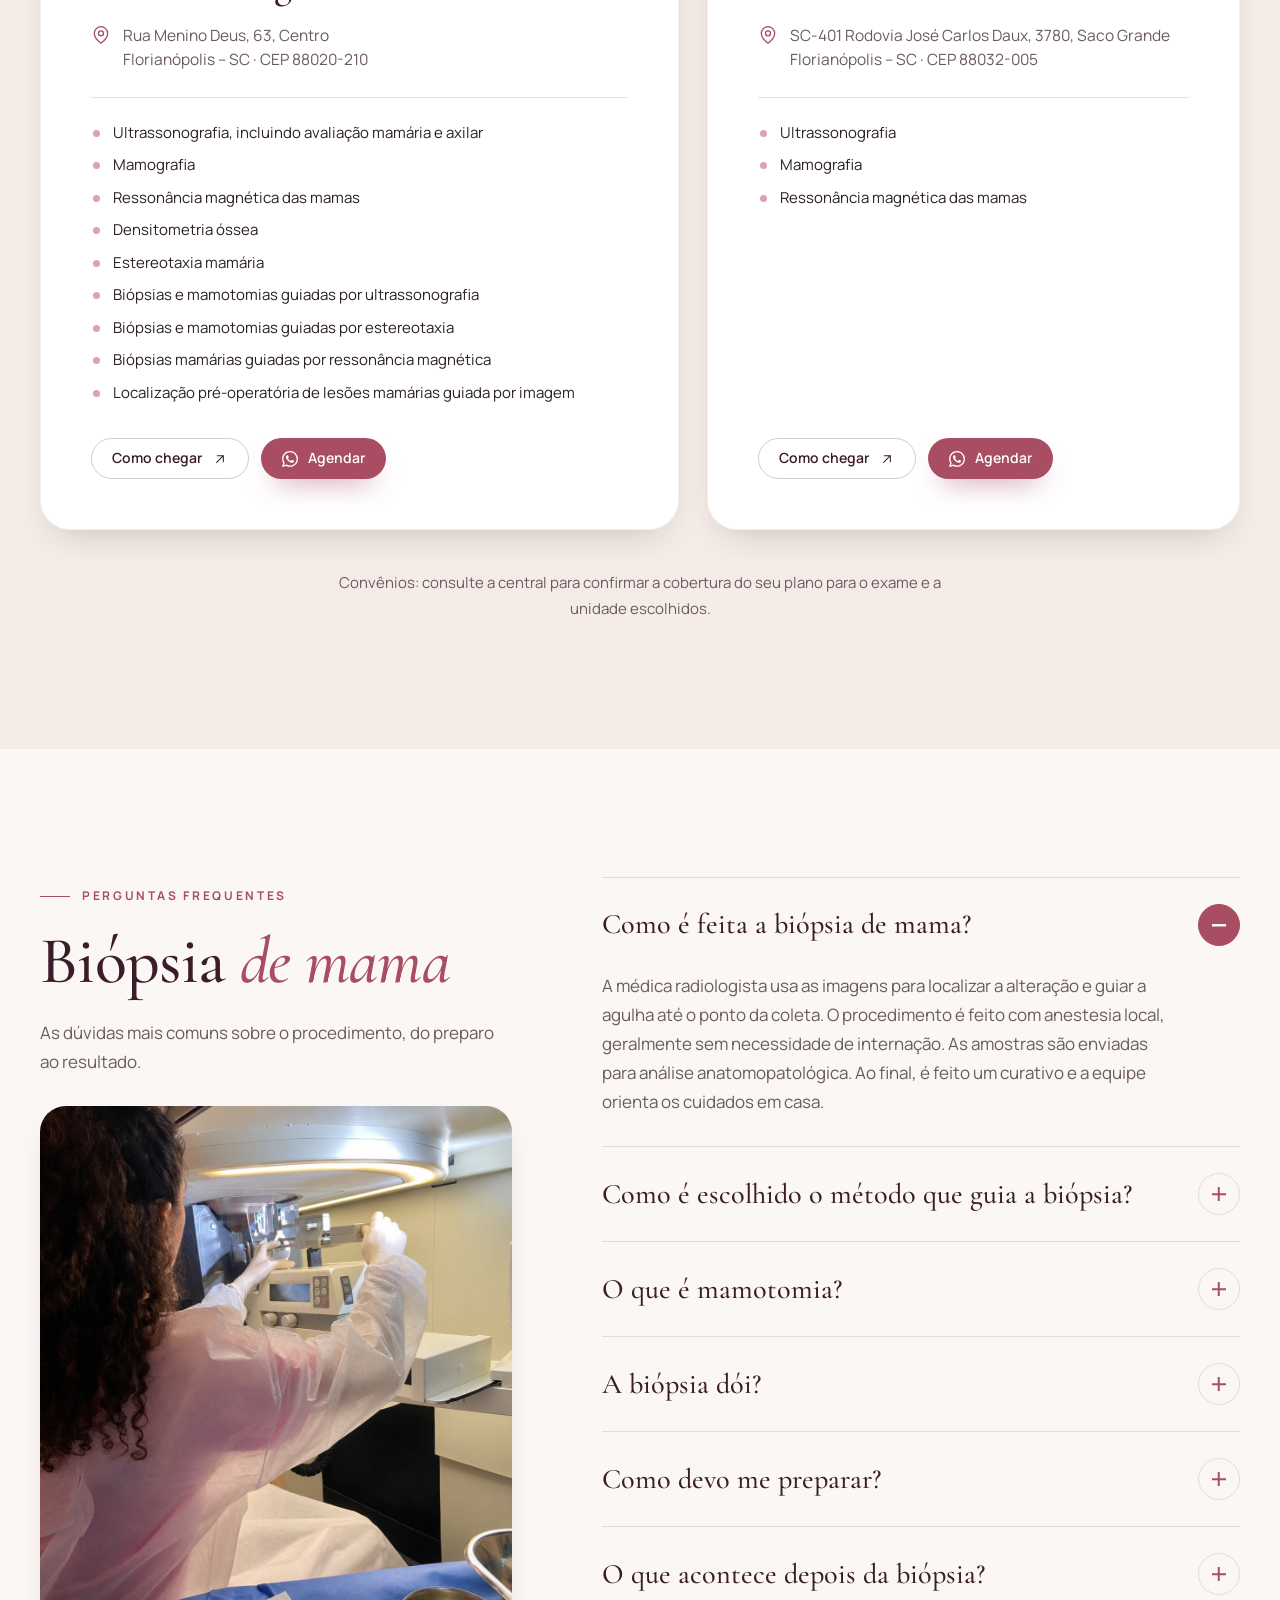
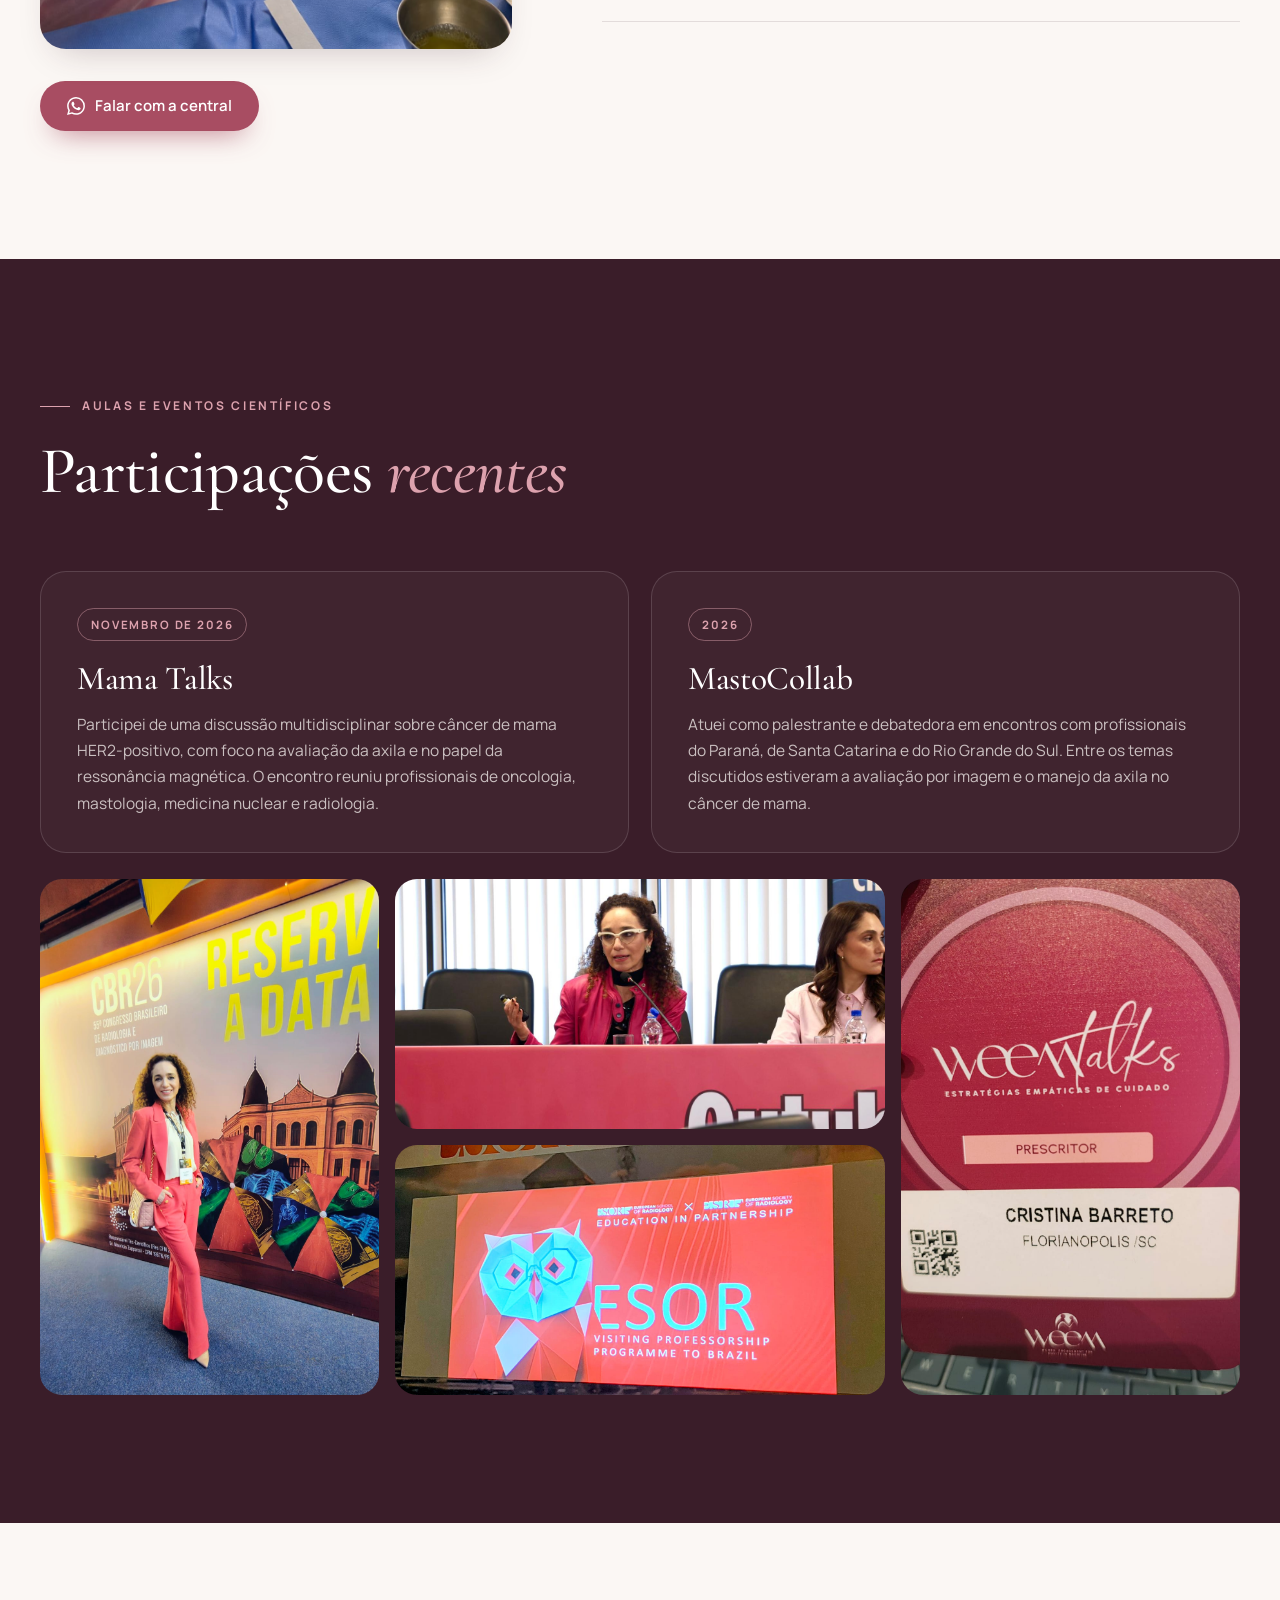
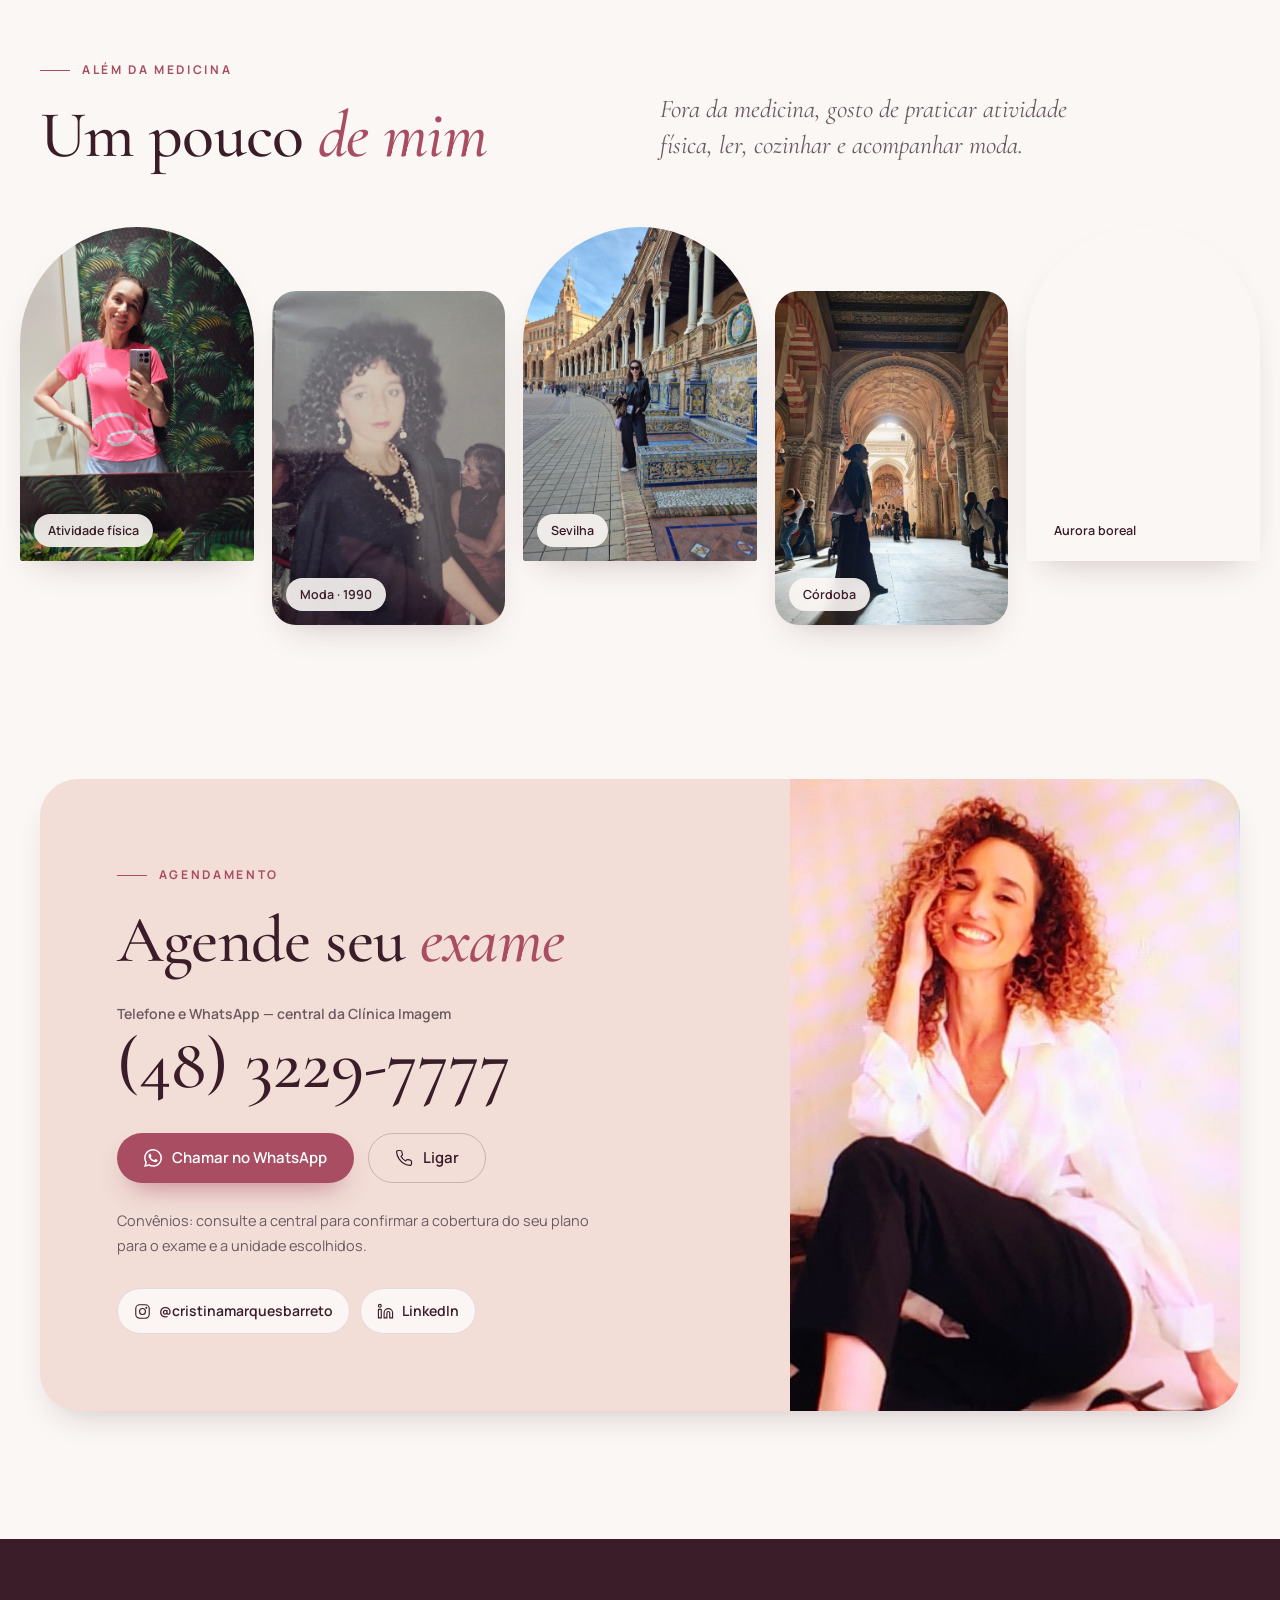
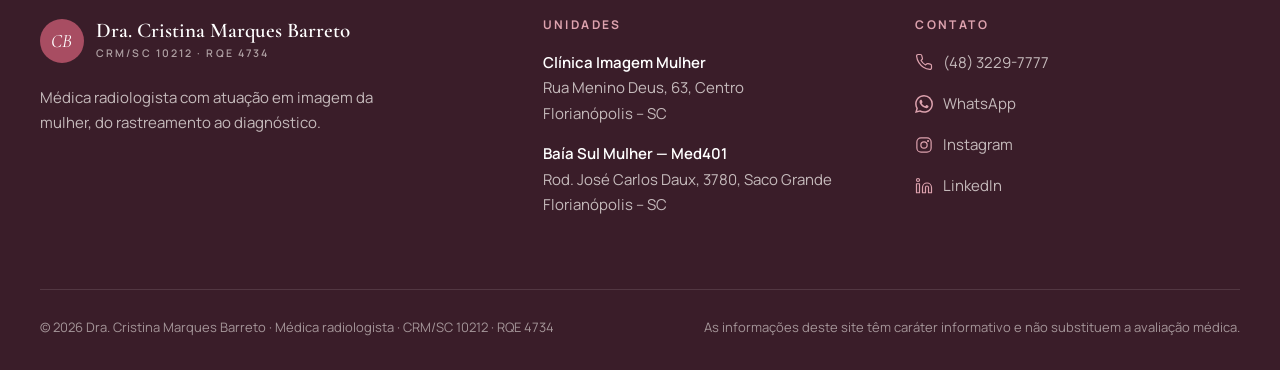
==== commit 6478c019: "Nova foto na seção de biópsia" ====
--- a/index.html
+++ b/index.html
@@ -373,8 +373,8 @@
           <h2 class="reveal" style="--d:.06s">Biópsia <em>de mama</em></h2>
           <p class="reveal" style="--d:.12s">As dúvidas mais comuns sobre o procedimento, do preparo ao resultado.</p>
           <figure class="faq-figure reveal" style="--d:.18s">
-            <img src="assets/img/radiografia-especime.jpg" width="1154" height="924" loading="lazy" decoding="async"
-                 alt="Imagem radiográfica de tecido mamário com marcadores metálicos">
+            <img src="assets/img/biopsia-procedimento.jpg" width="1086" height="1448" loading="lazy" decoding="async"
+                 alt="Dra. Cristina realizando um procedimento de biópsia guiada no equipamento de mamografia">
           </figure>
           <a class="btn btn-primary reveal" style="--d:.24s" href="https://wa.me/554832297777?text=Ol%C3%A1%2C%20tenho%20uma%20d%C3%BAvida%20sobre%20bi%C3%B3psia%20de%20mama." target="_blank" rel="noopener">
             <svg aria-hidden="true"><use href="#i-wa"/></svg> Falar com a central
--- a/assets/css/style.css
+++ b/assets/css/style.css
@@ -606,19 +606,12 @@
   position: relative;
   margin: 30px 0 32px;
   overflow: hidden;
-  aspect-ratio: 16 / 10;
+  aspect-ratio: 4 / 4.6;
   border-radius: 26px;
-  background: var(--plum);
+  background: var(--blush);
   box-shadow: var(--shadow-sm);
 }
-.faq-figure img { width: 100%; height: 100%; object-fit: cover; filter: grayscale(1) contrast(1.05); mix-blend-mode: screen; opacity: .9; }
-.faq-figure::after {
-  content: "";
-  position: absolute;
-  inset: 0;
-  background: rgba(168, 77, 98, .4);
-  mix-blend-mode: multiply;
-}
+.faq-figure img { width: 100%; height: 100%; object-fit: cover; object-position: 40% 40%; }
 
 .faq-item { border-bottom: 1px solid var(--line); }
 .faq-item:first-child { border-top: 1px solid var(--line); }
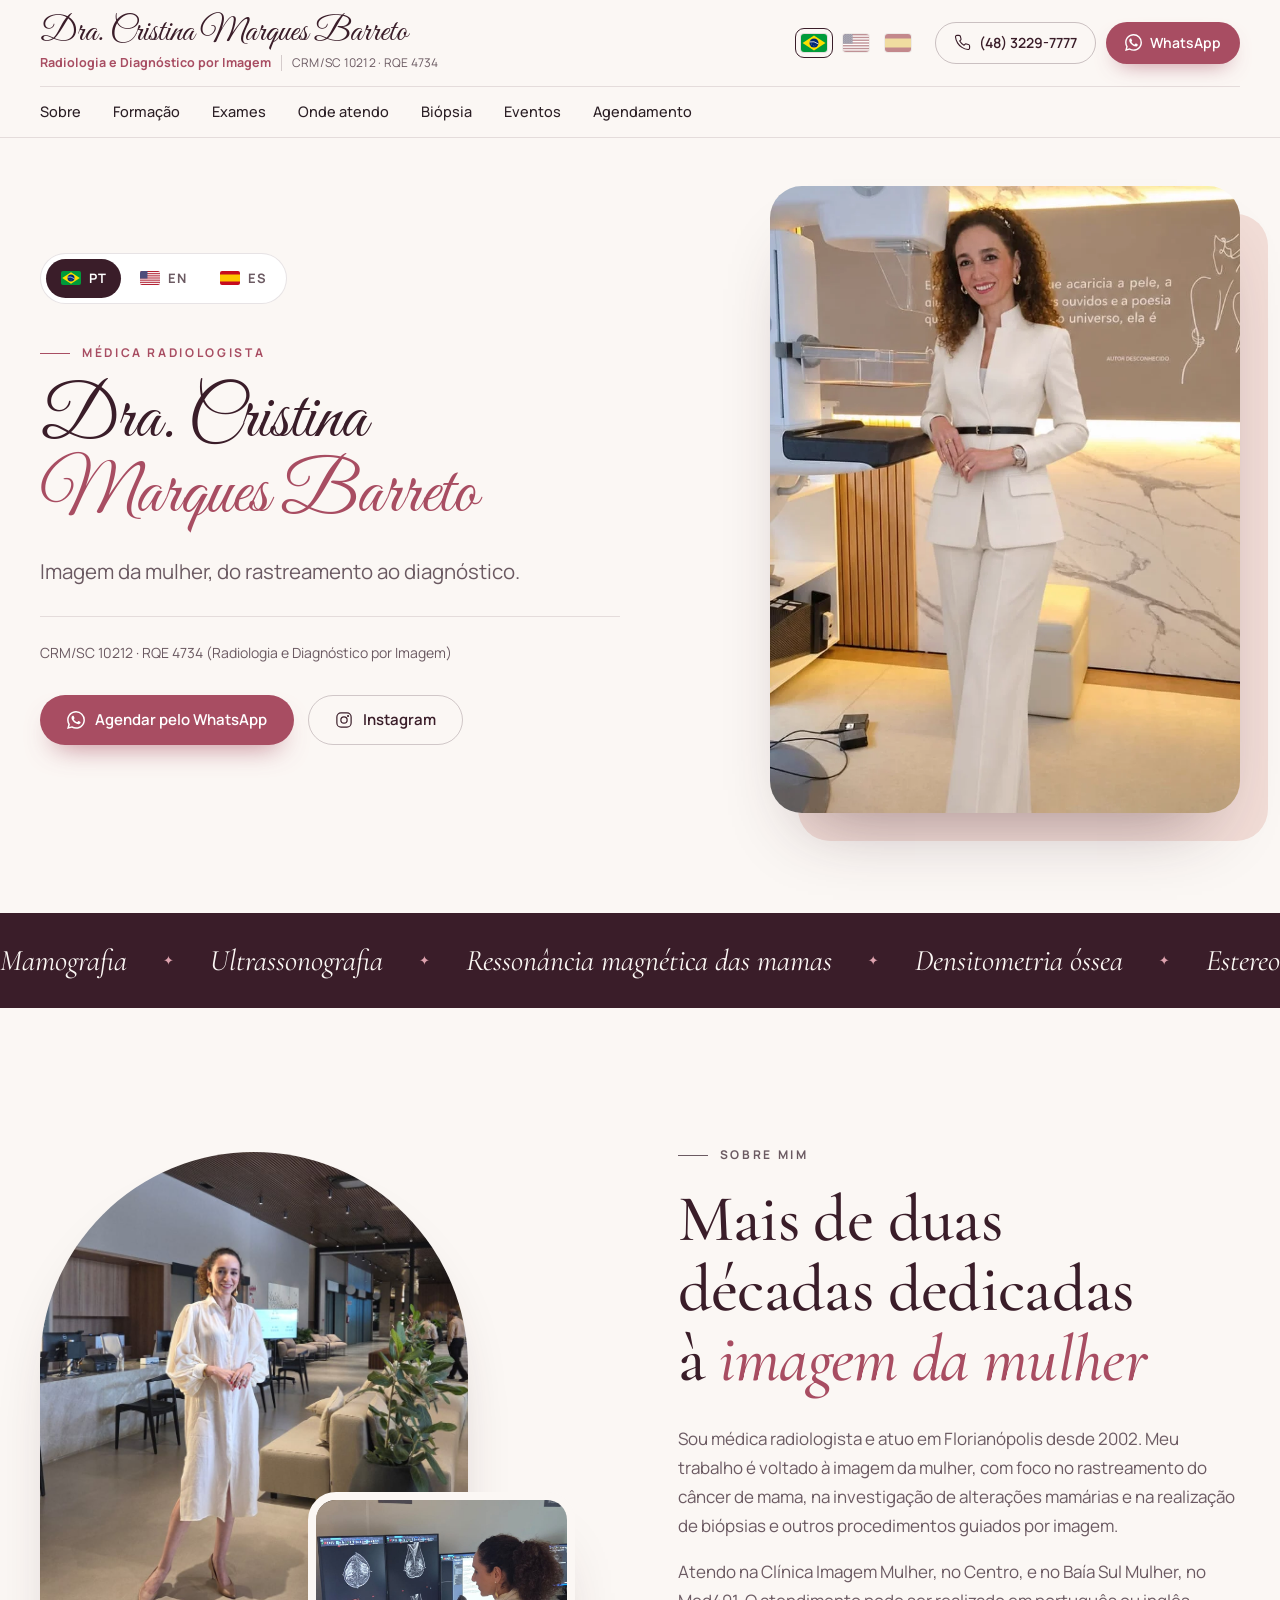
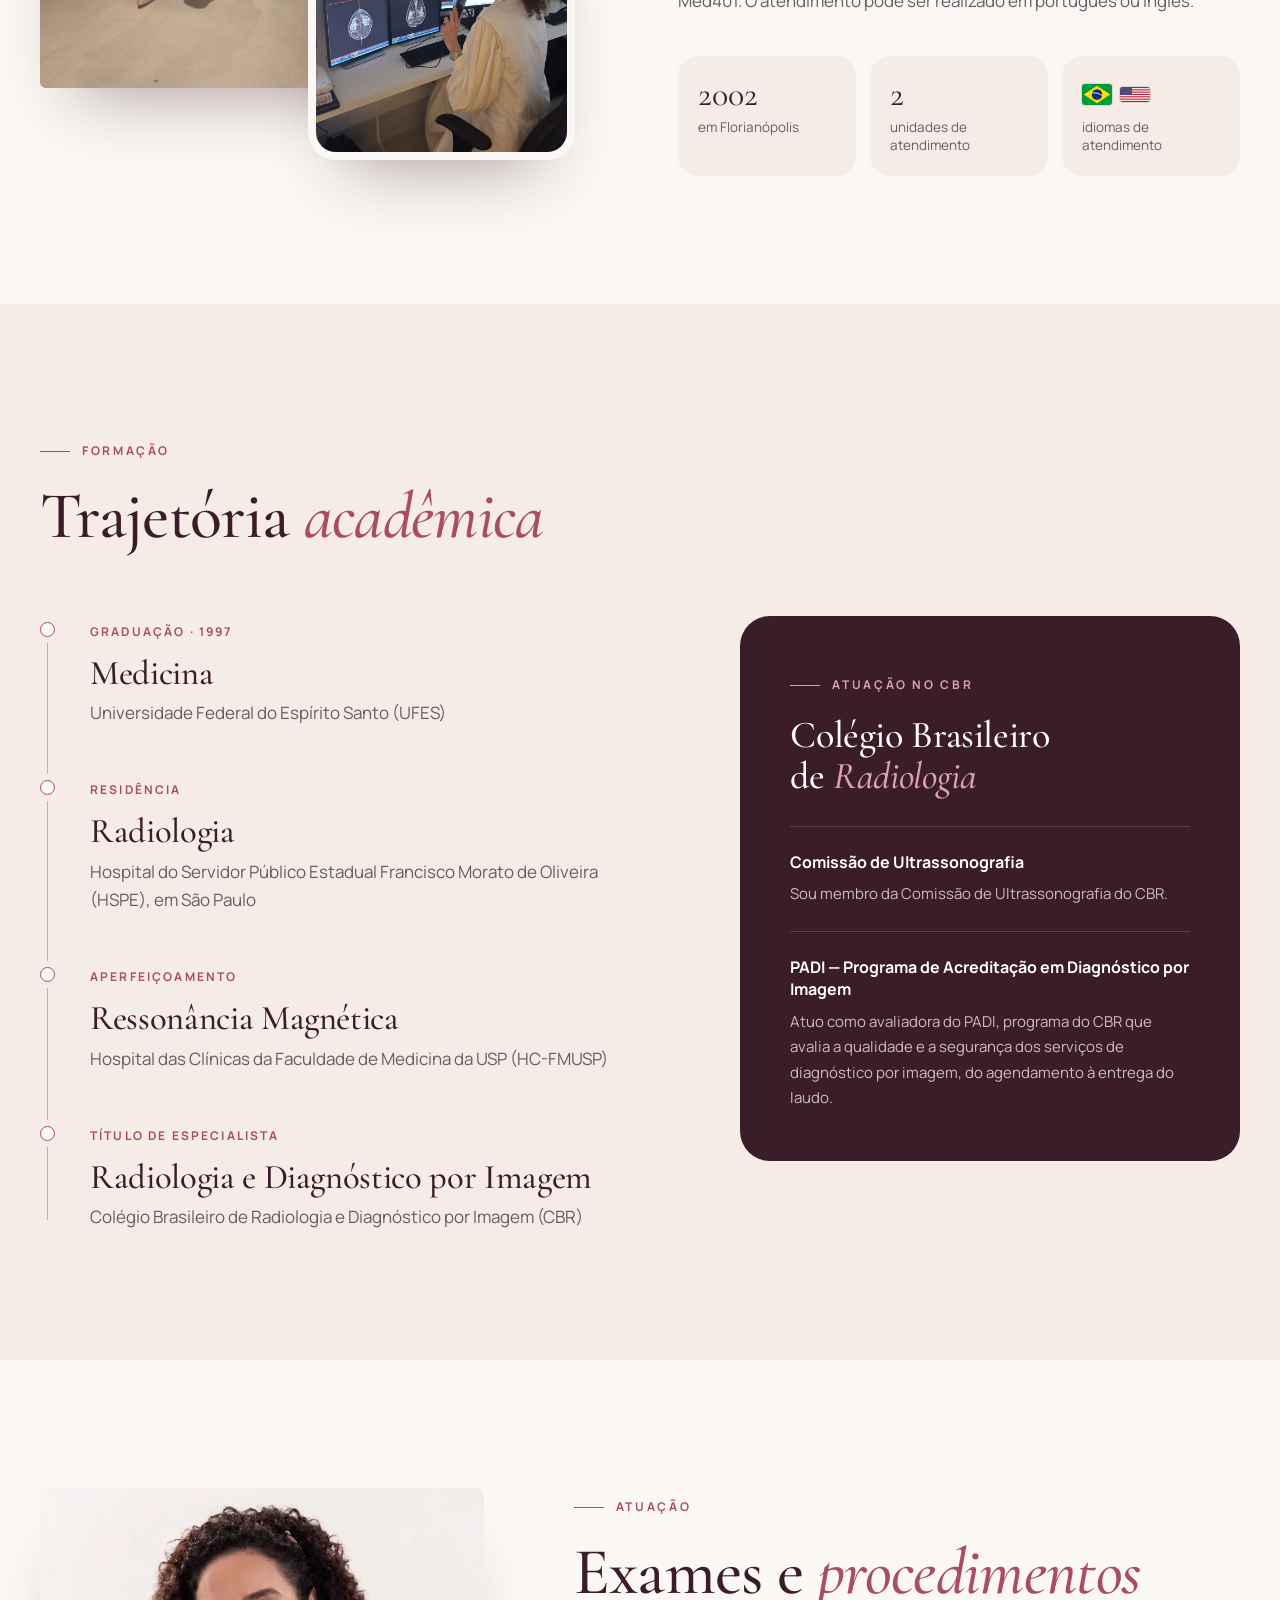
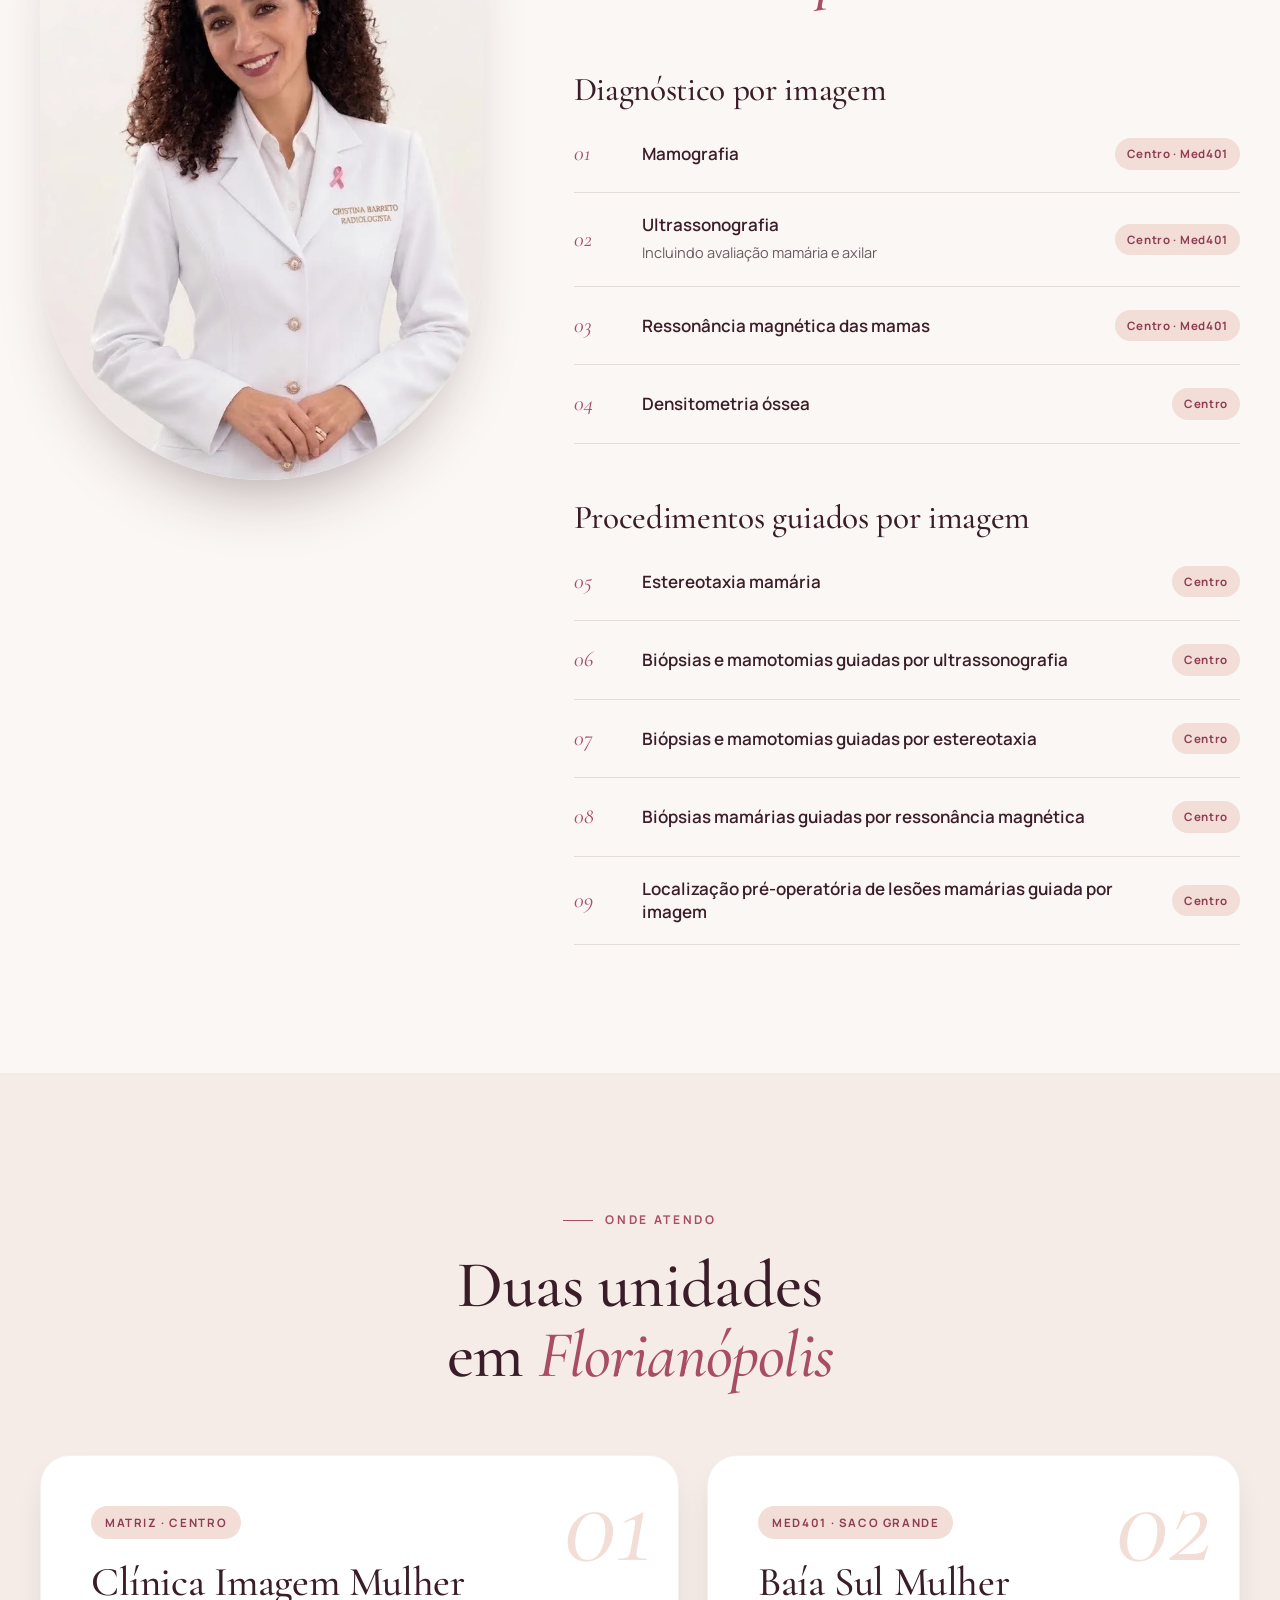
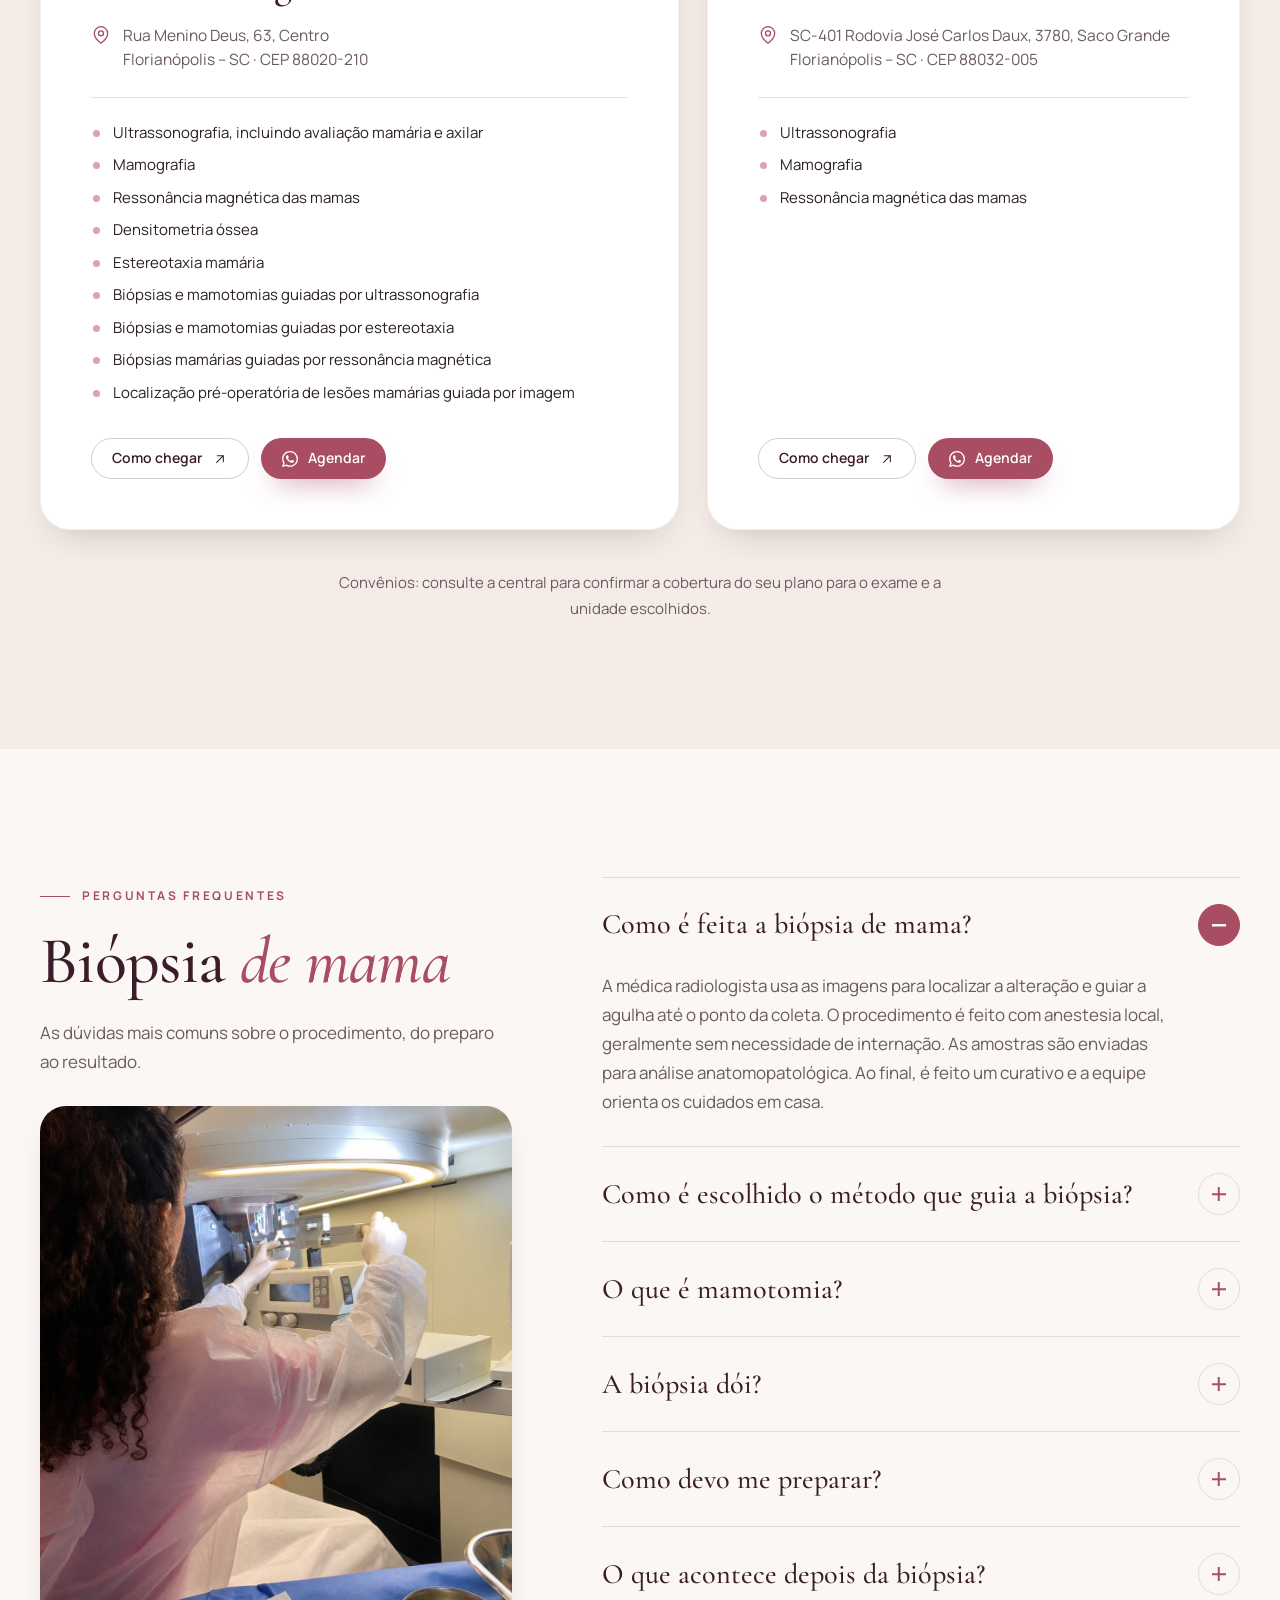
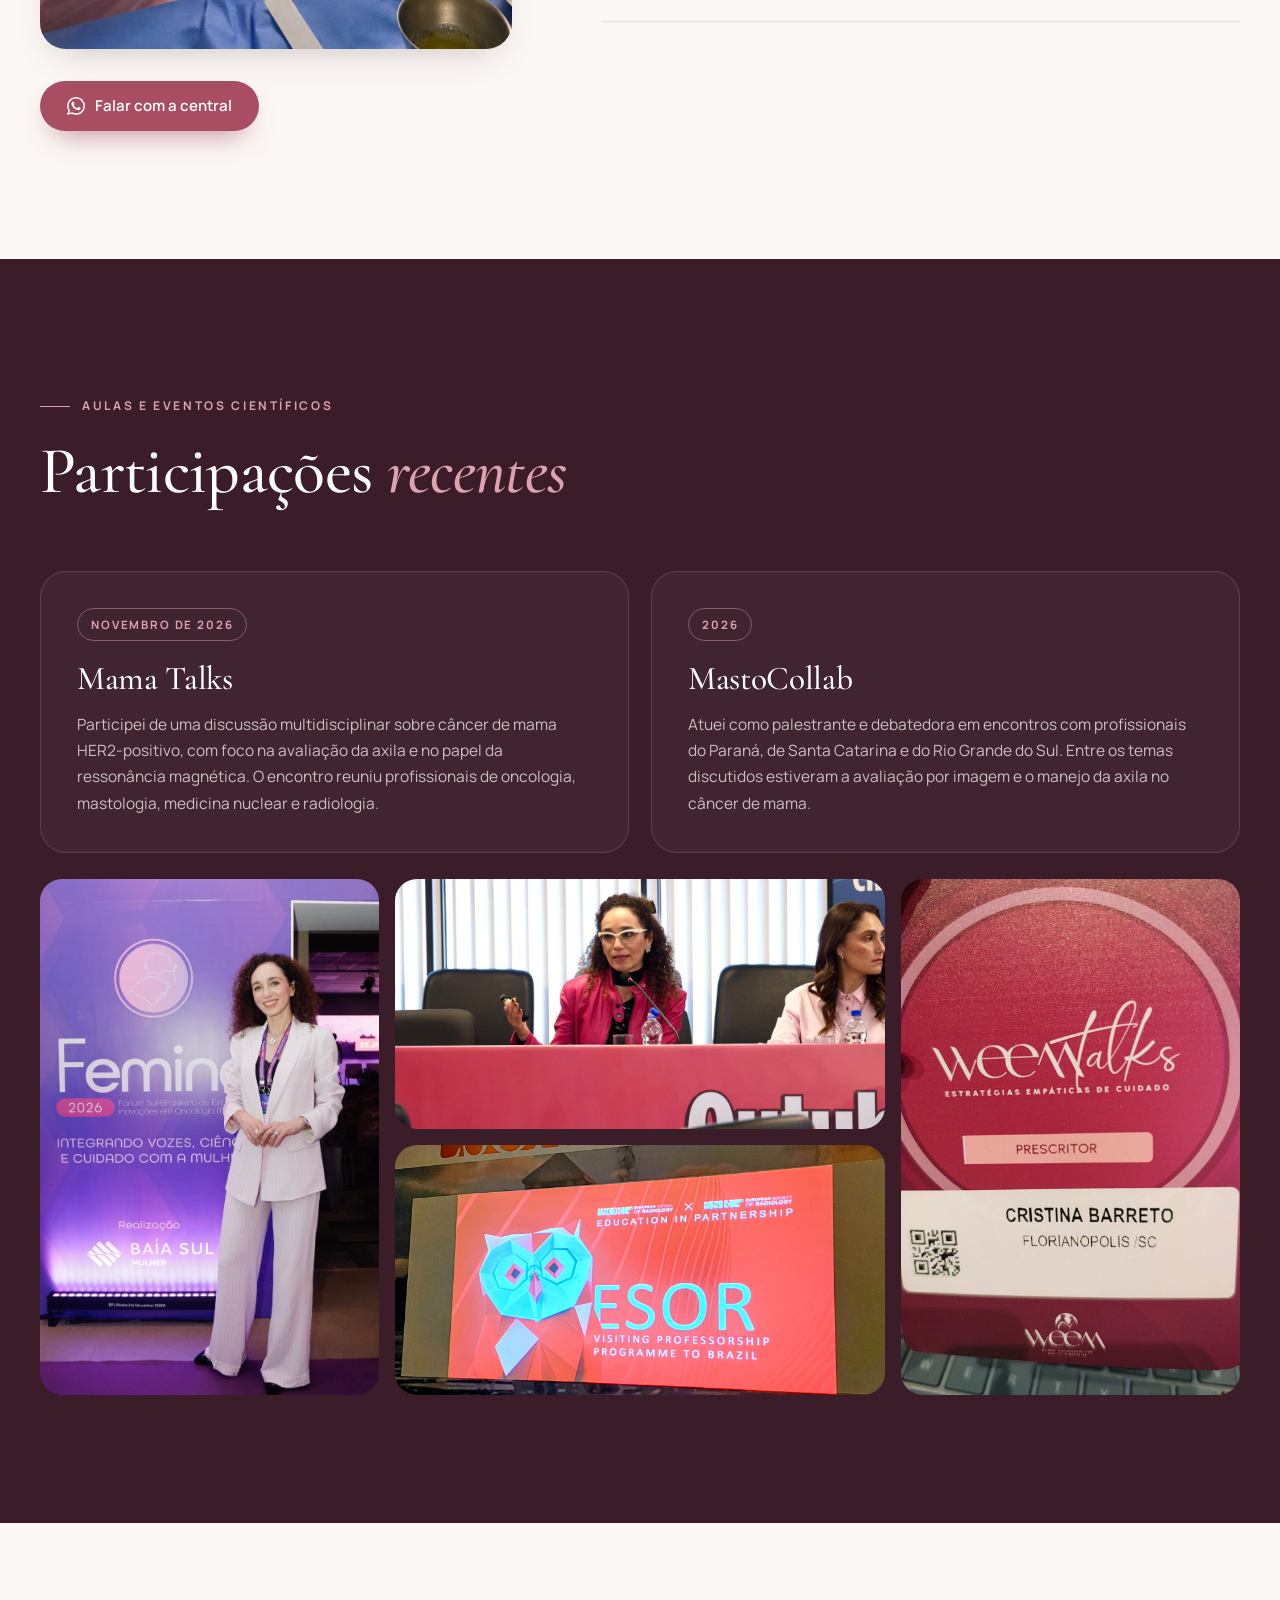
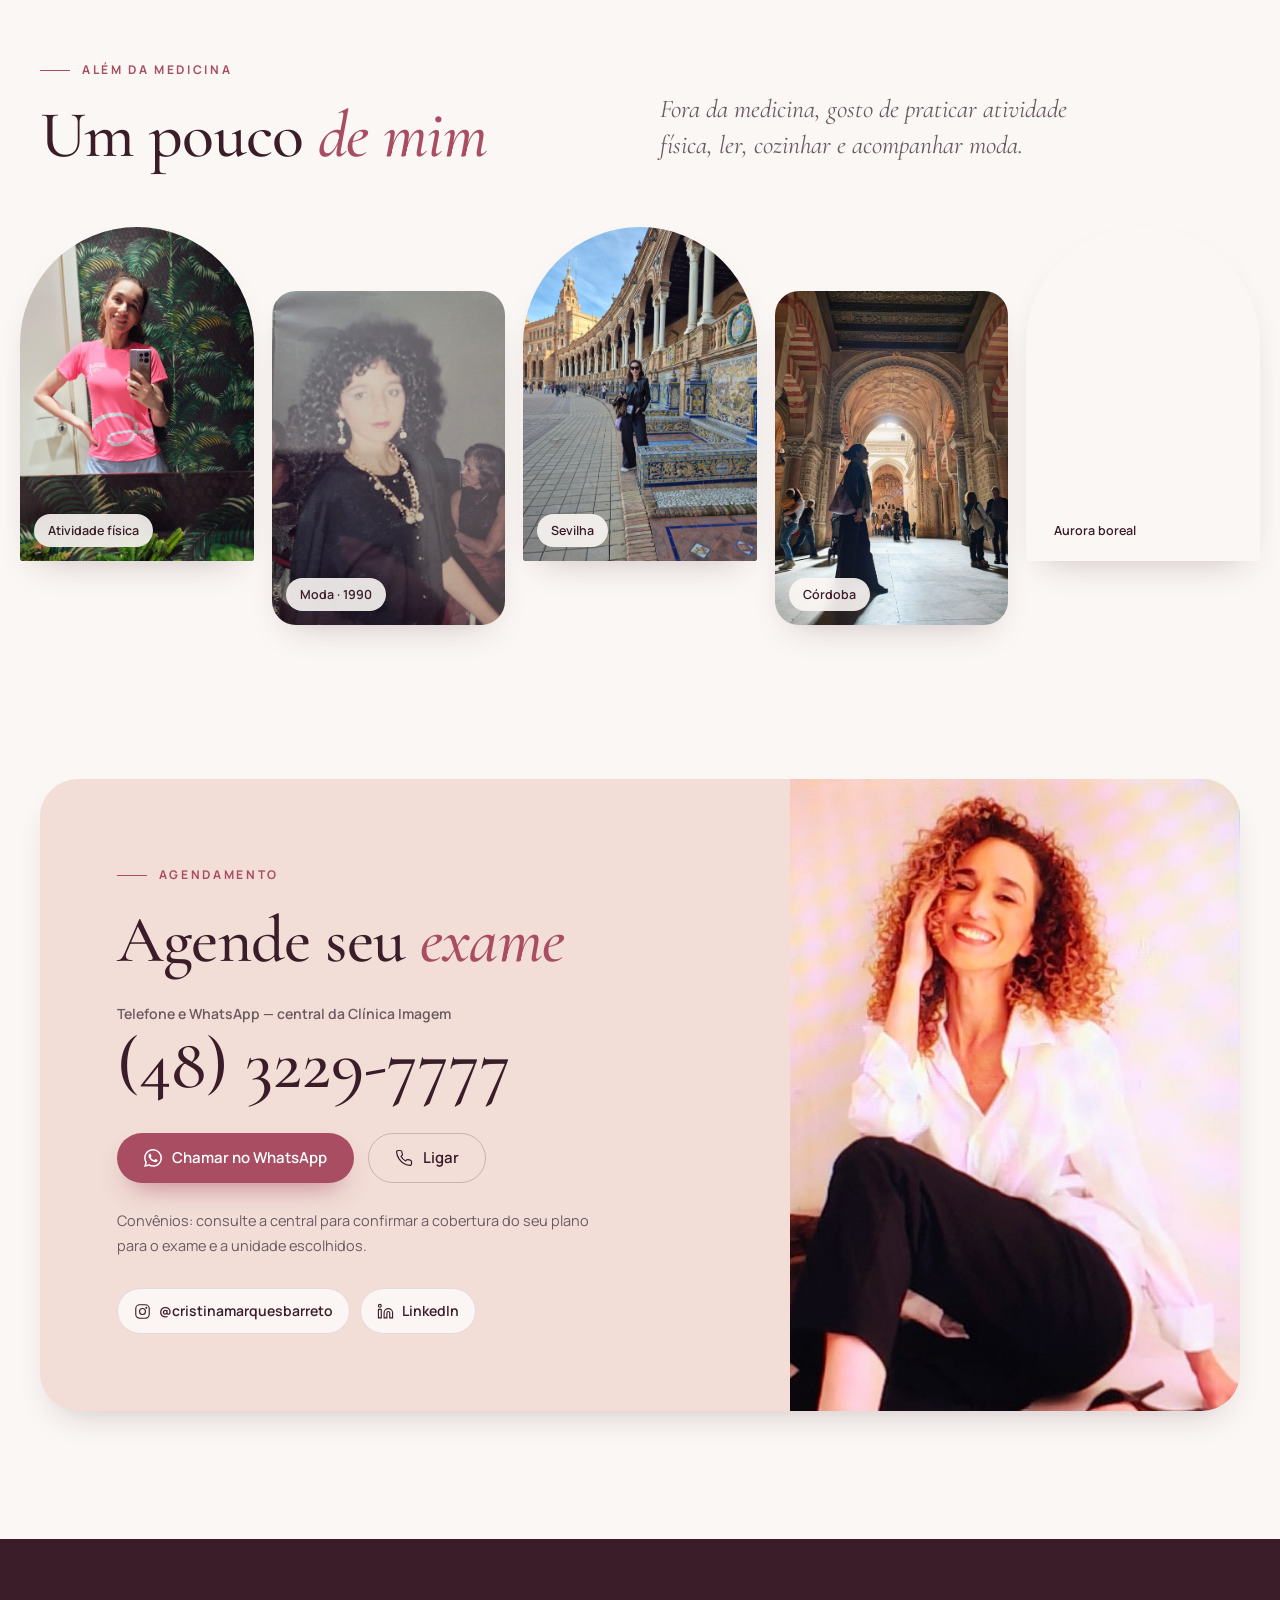
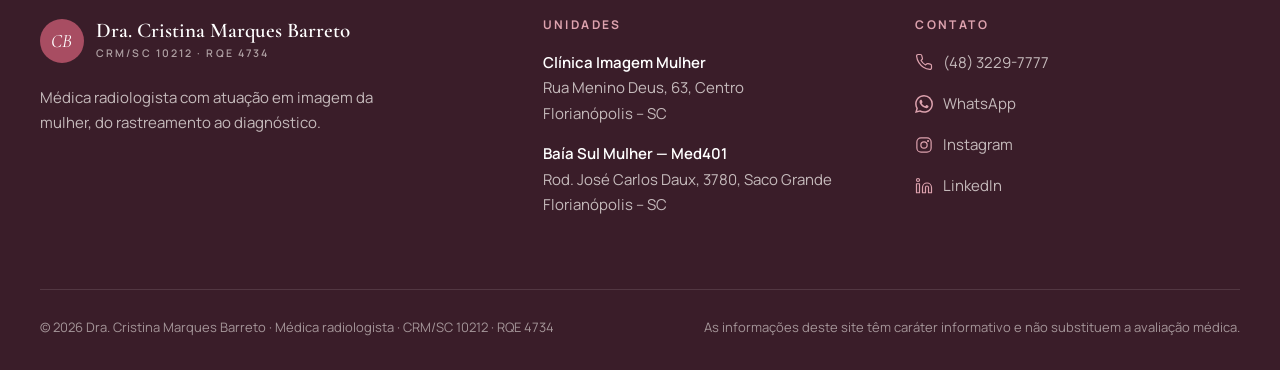
==== commit b9b4dc68: "Foto do Femina 2026 em participações recentes" ====
--- a/index.html
+++ b/index.html
@@ -432,7 +432,7 @@
         </div>
 
         <div class="ev-gallery reveal">
-          <figure class="g1"><img src="assets/img/congresso-cbr.jpg" width="1272" height="1600" loading="lazy" decoding="async" alt="Dra. Cristina no Congresso Brasileiro de Radiologia e Diagnóstico por Imagem"></figure>
+          <figure class="g1"><img src="assets/img/femina-2026.jpg" width="854" height="1280" loading="lazy" decoding="async" alt="Dra. Cristina no Femina 2026, fórum sul-brasileiro de oncologia da mulher"></figure>
           <figure class="g2"><img src="assets/img/palestra.jpg" width="1280" height="853" loading="lazy" decoding="async" alt="Dra. Cristina falando ao microfone durante uma mesa de debate"></figure>
           <figure class="g3"><img src="assets/img/esor.jpg" width="1600" height="1199" loading="lazy" decoding="async" alt="Telão do programa ESOR Visiting Professorship Programme to Brazil"></figure>
           <figure class="g4"><img src="assets/img/weem-talks.jpg" width="1200" height="1600" loading="lazy" decoding="async" alt="Credencial do evento WEEM Talks — Estratégias empáticas de cuidado"></figure>
--- a/assets/css/style.css
+++ b/assets/css/style.css
@@ -715,7 +715,7 @@
 .g2 { grid-column: 2; grid-row: 1; }
 .g3 { grid-column: 2; grid-row: 2; }
 .g4 { grid-column: 3; grid-row: 1 / 3; }
-.g1 img { object-position: 35% 50%; }
+.g1 img { object-position: 60% 30%; }
 .g2 img { object-position: 40% 35%; }
 .g3 img { object-position: 50% 60%; }
 .g4 img { object-position: 50% 45%; }
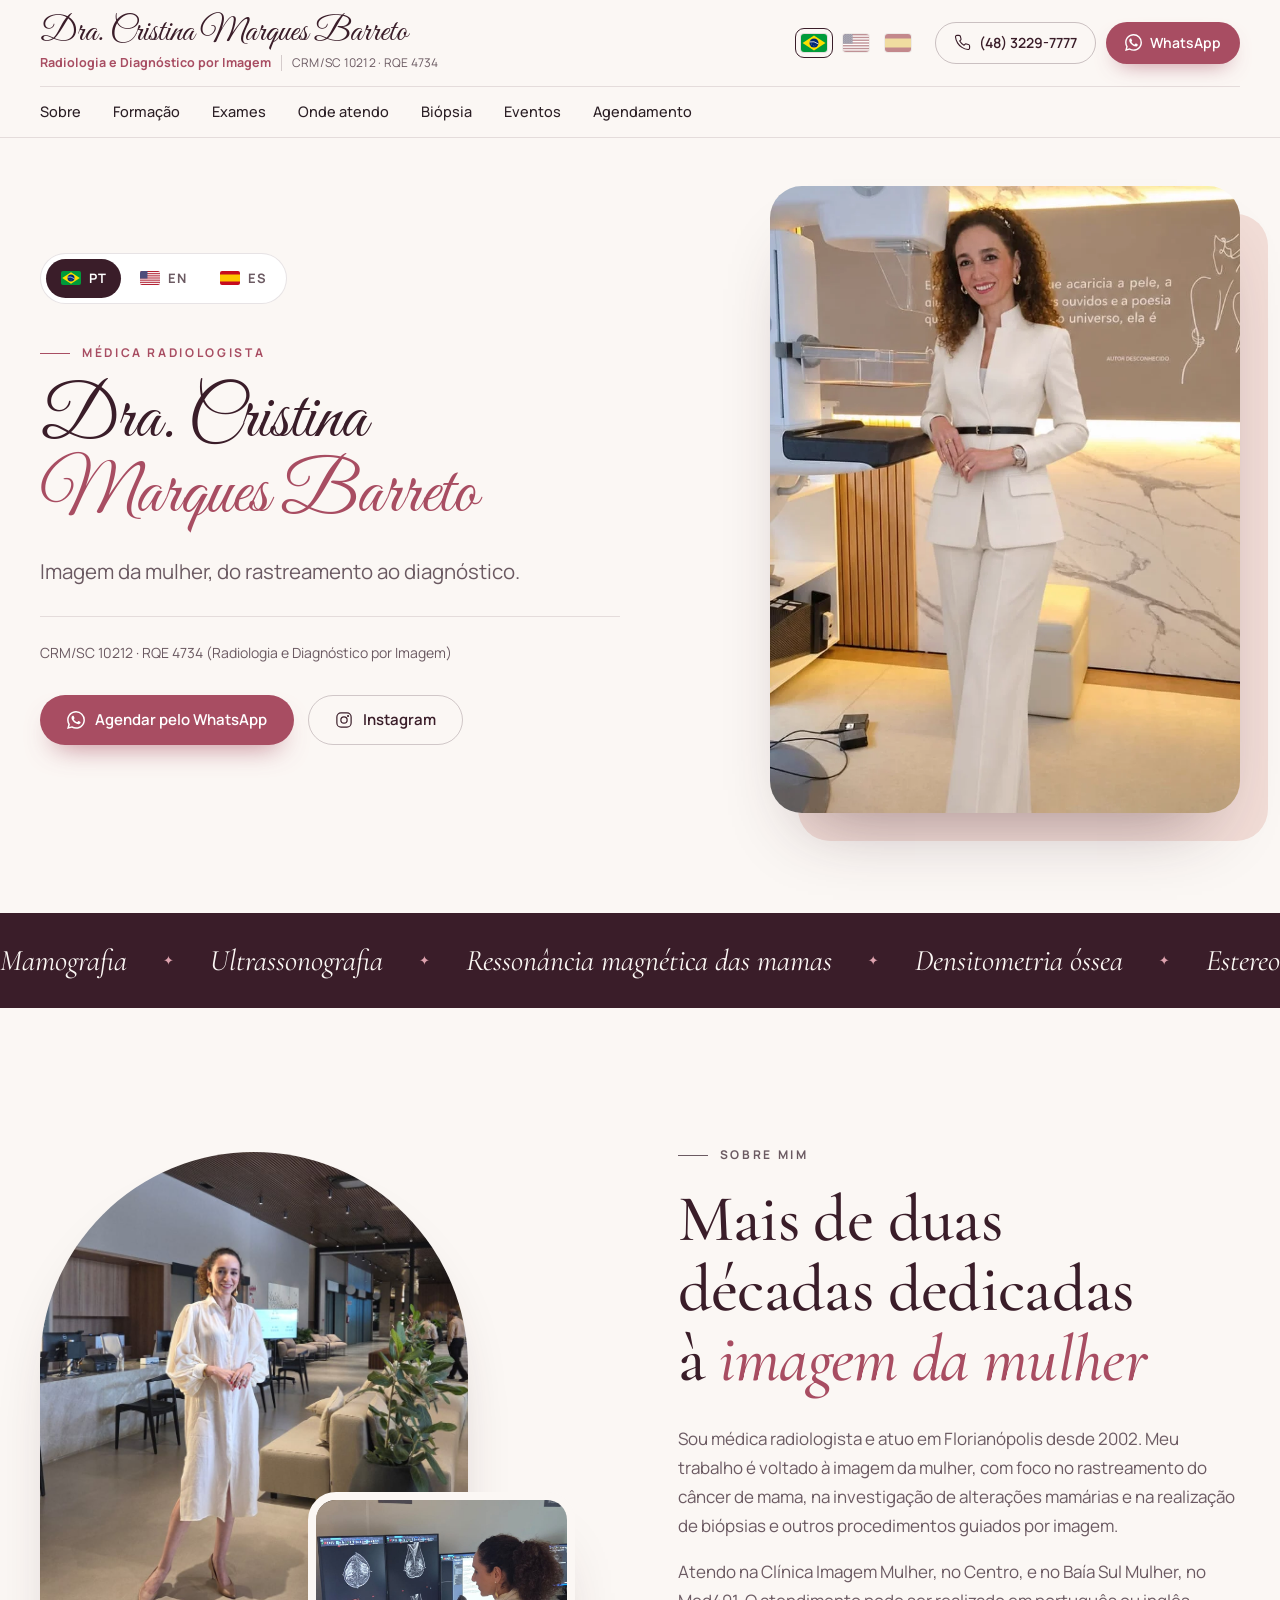
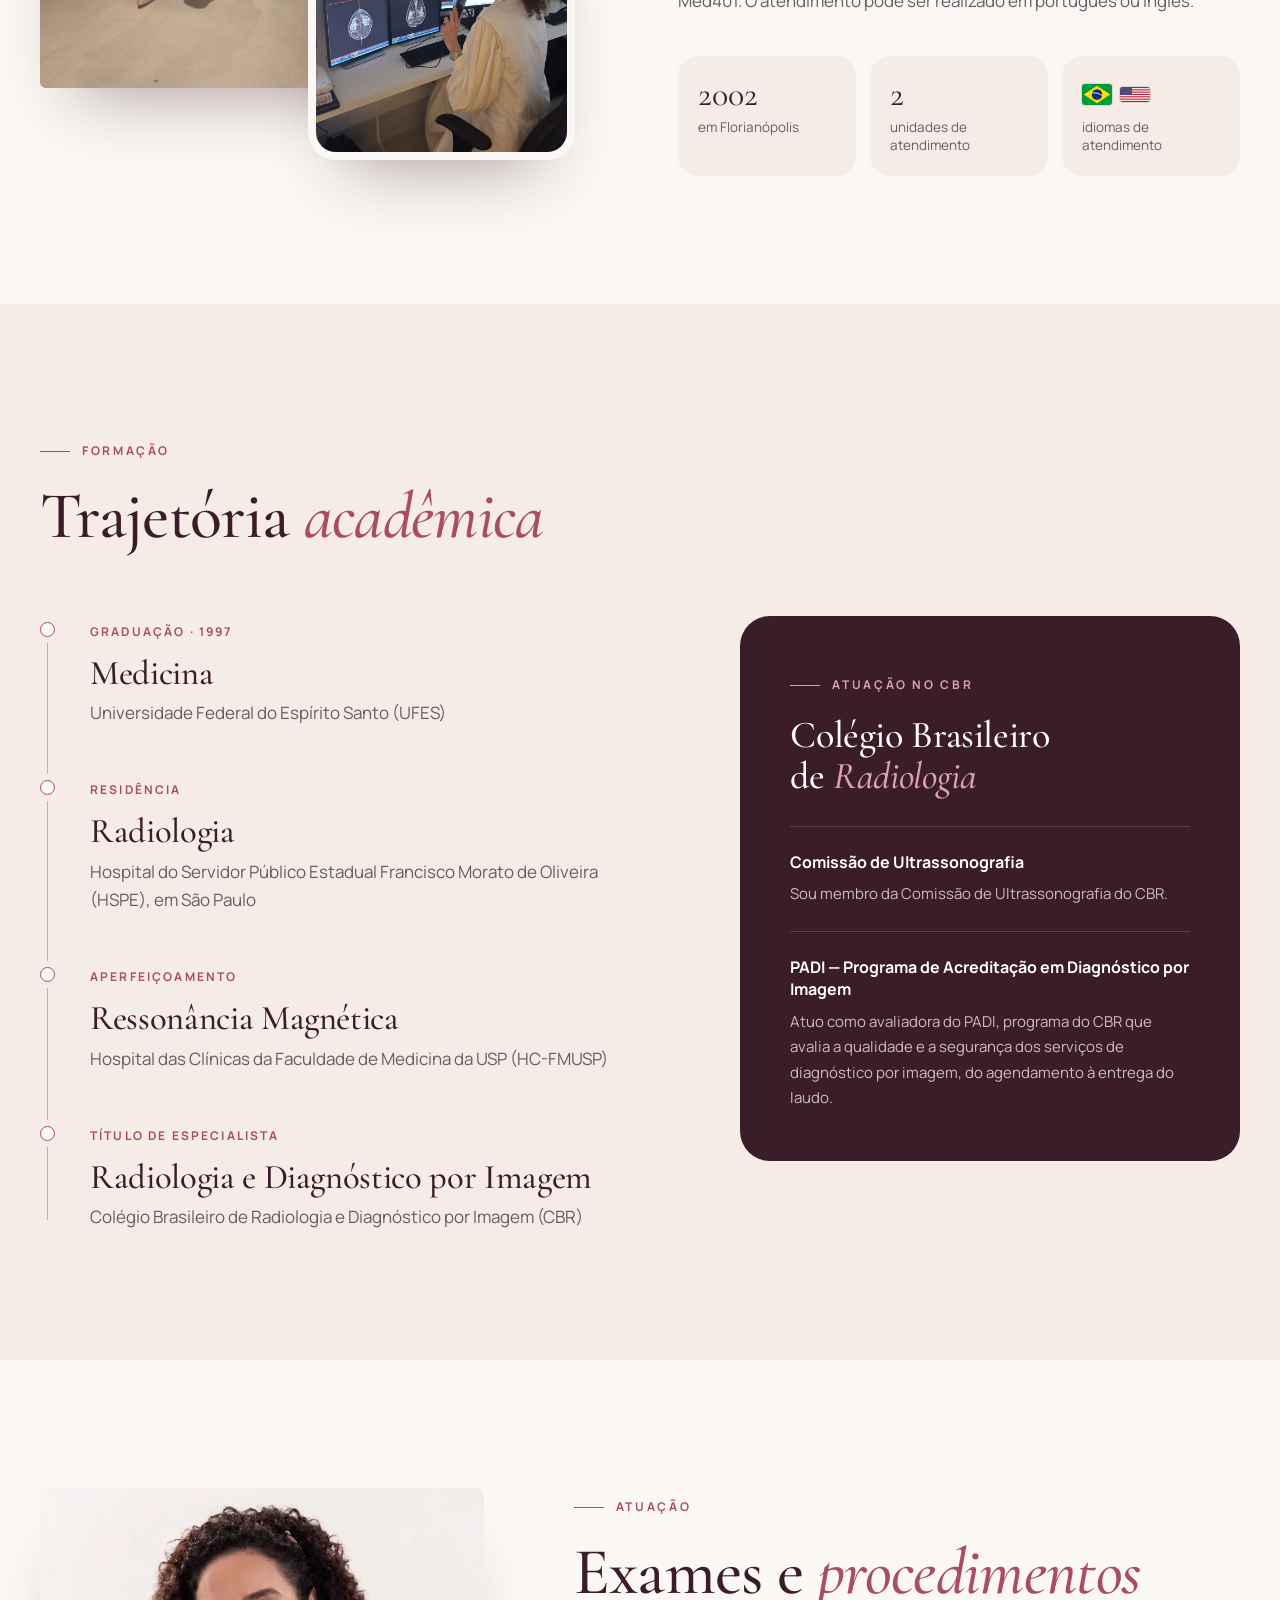
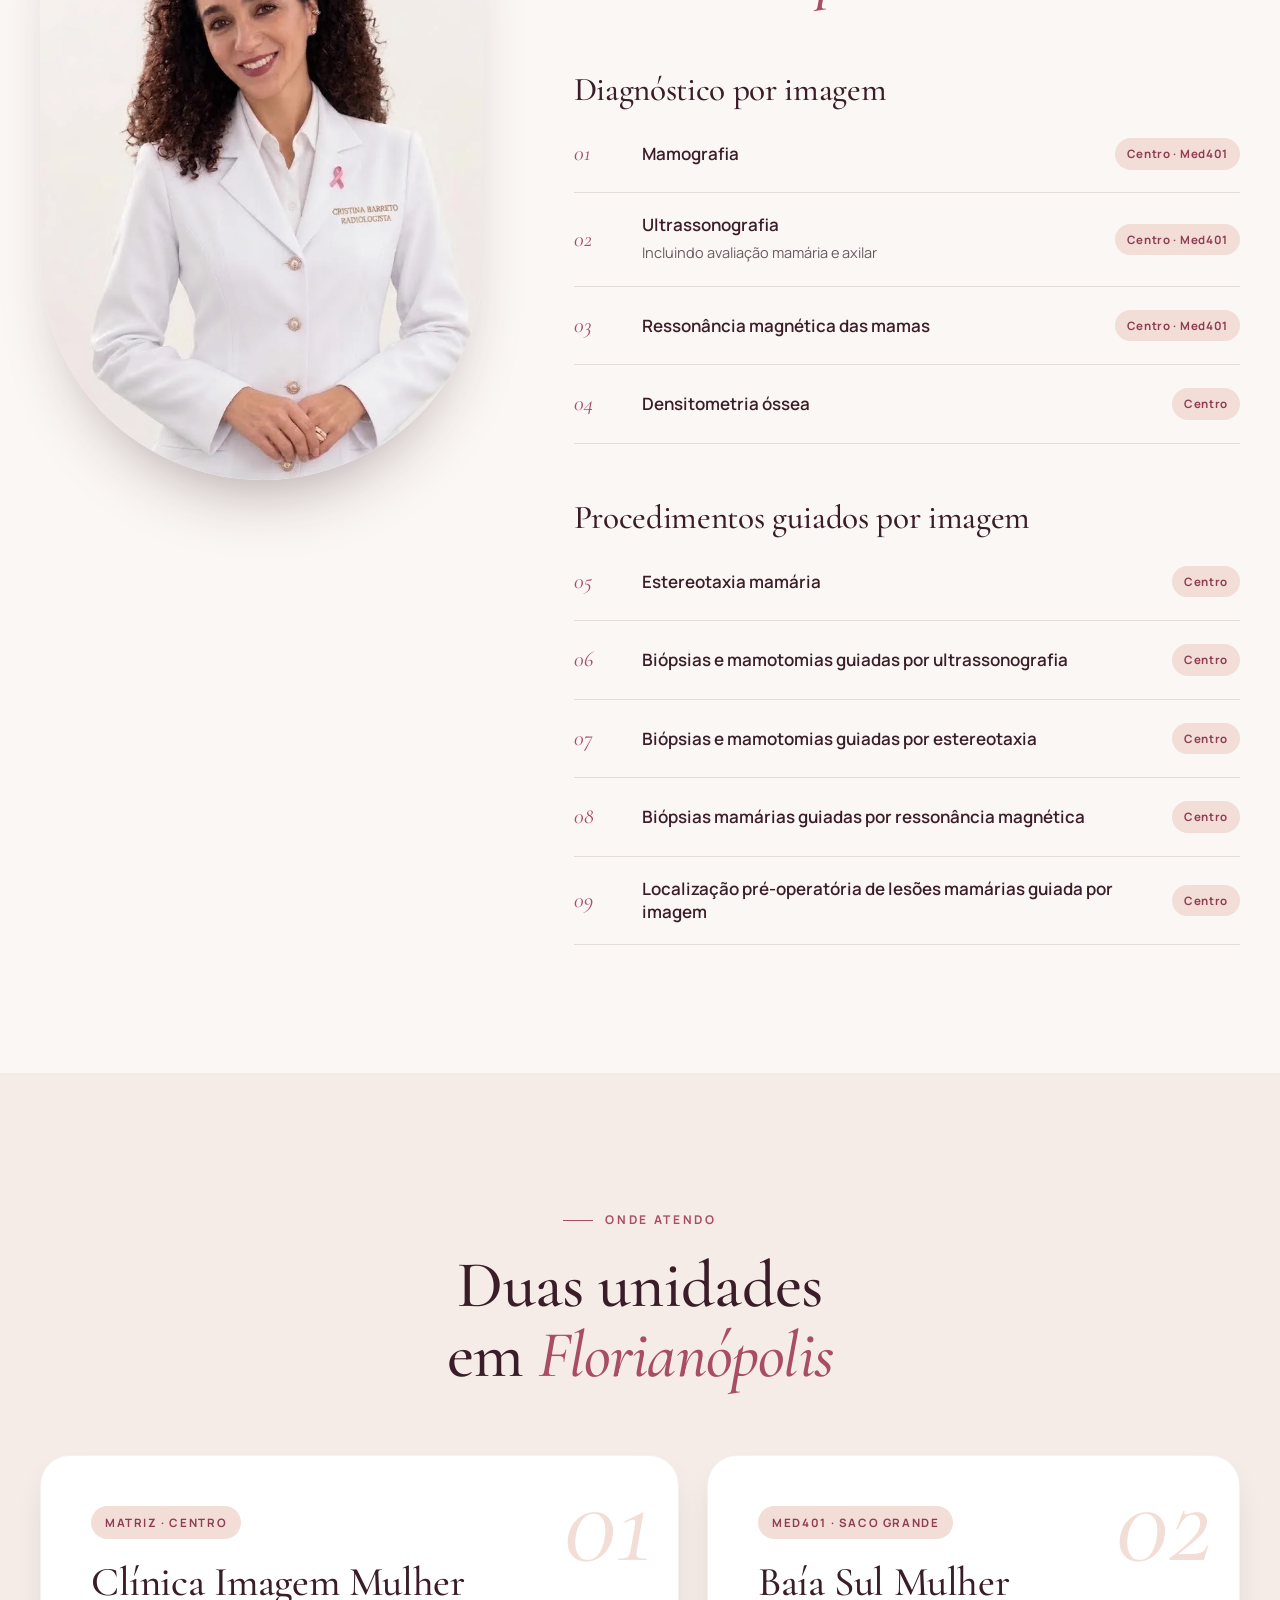
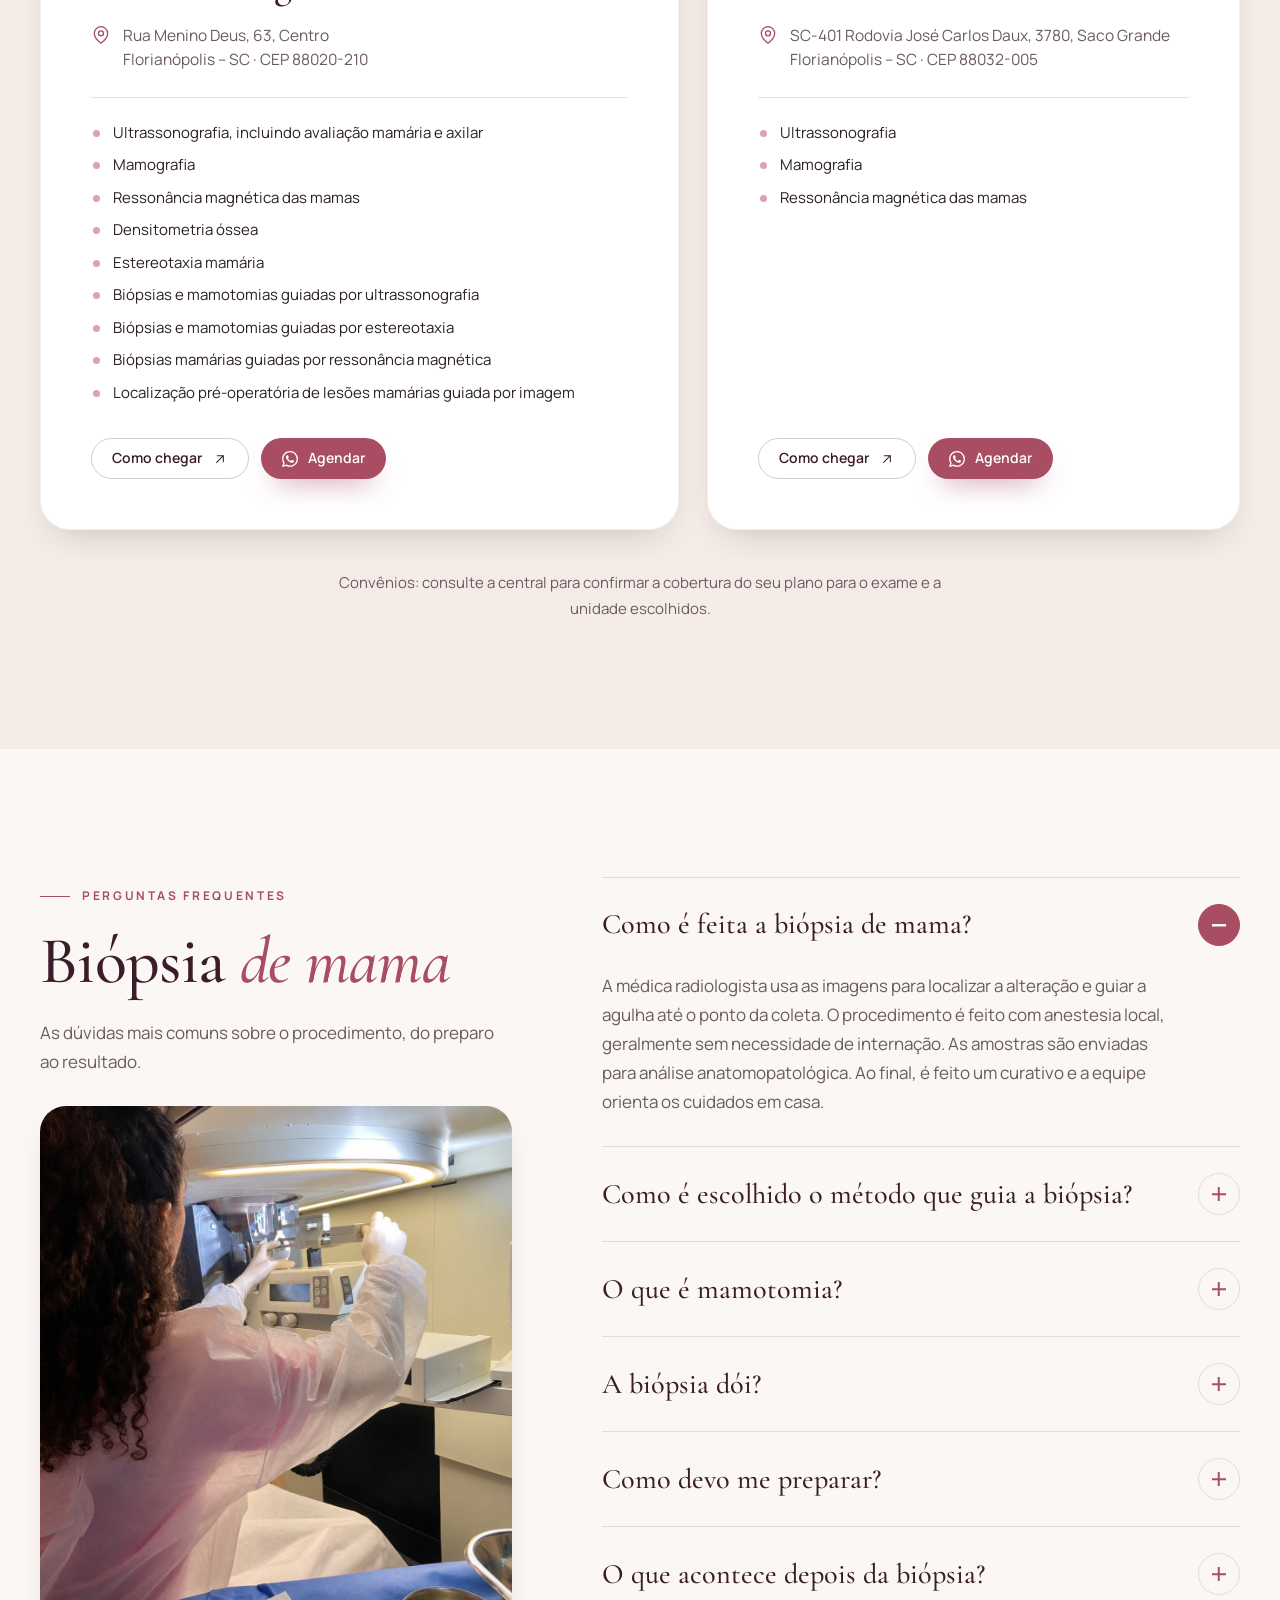
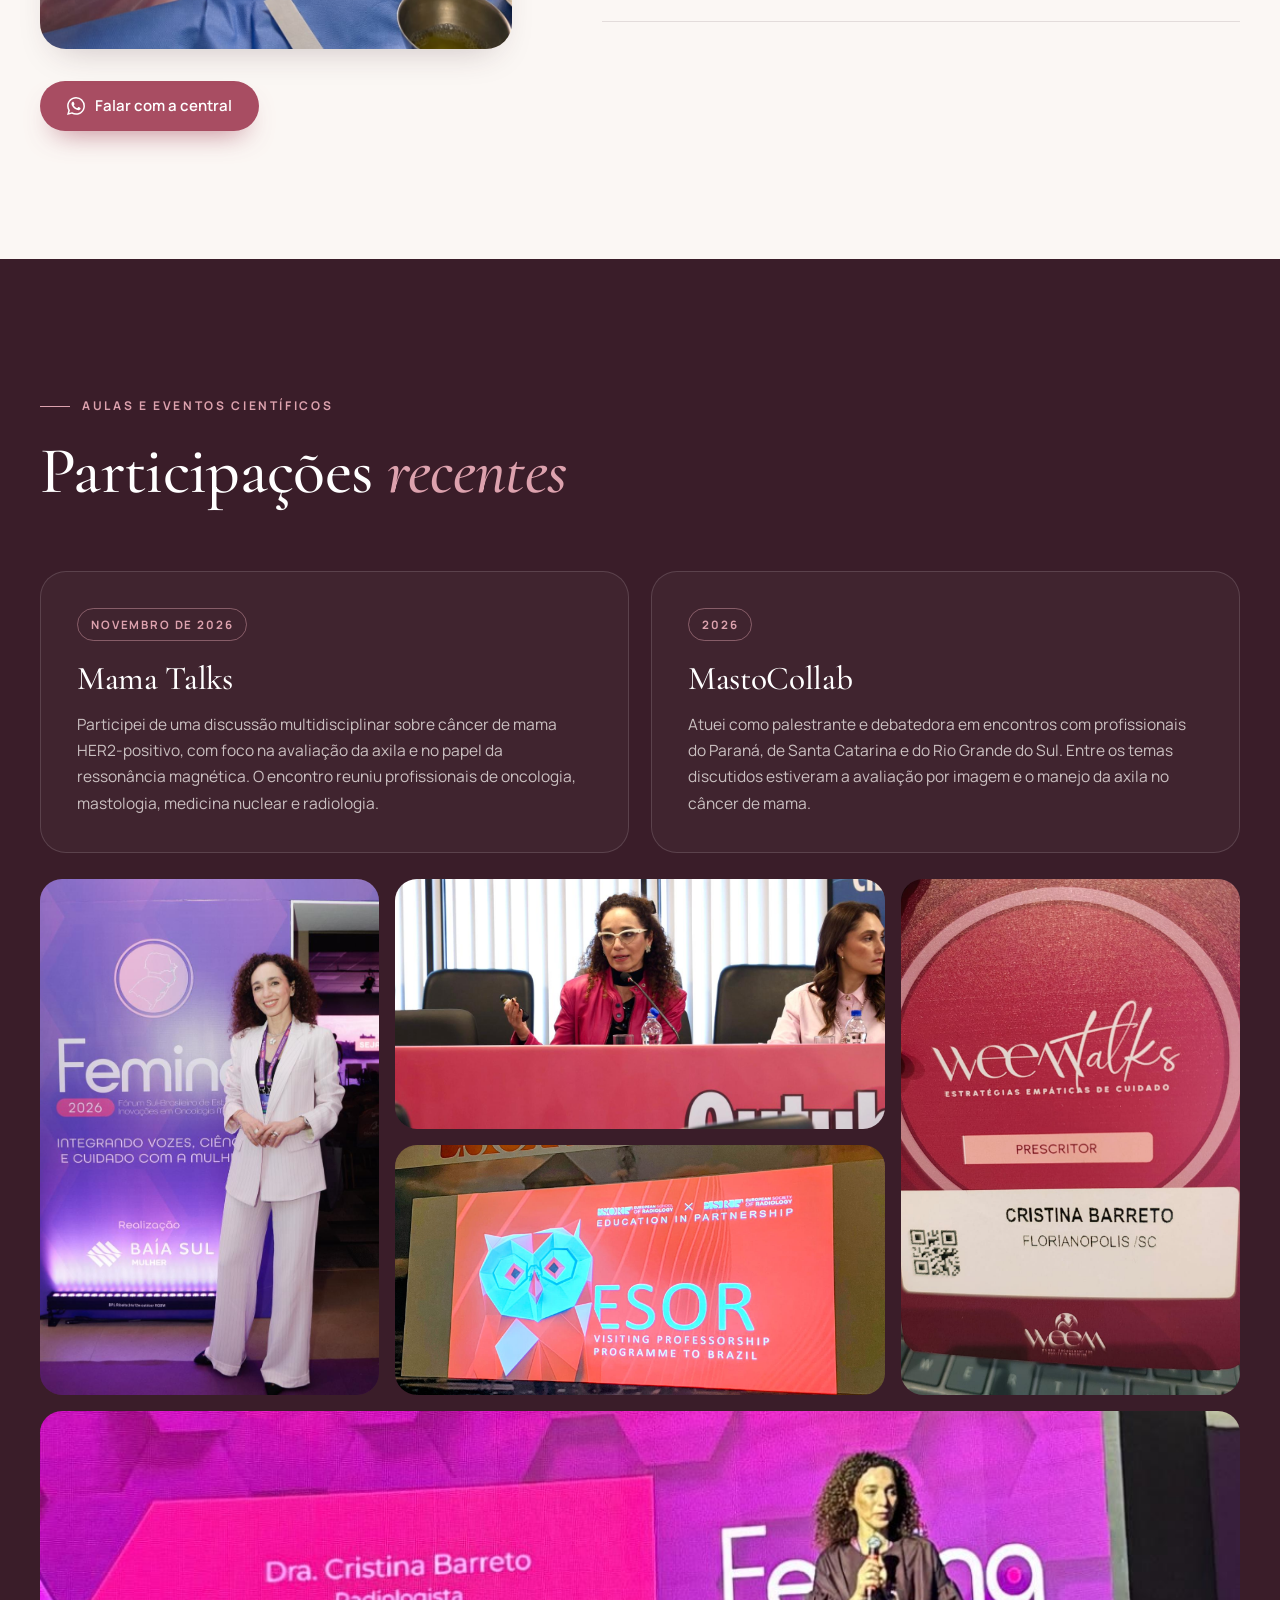
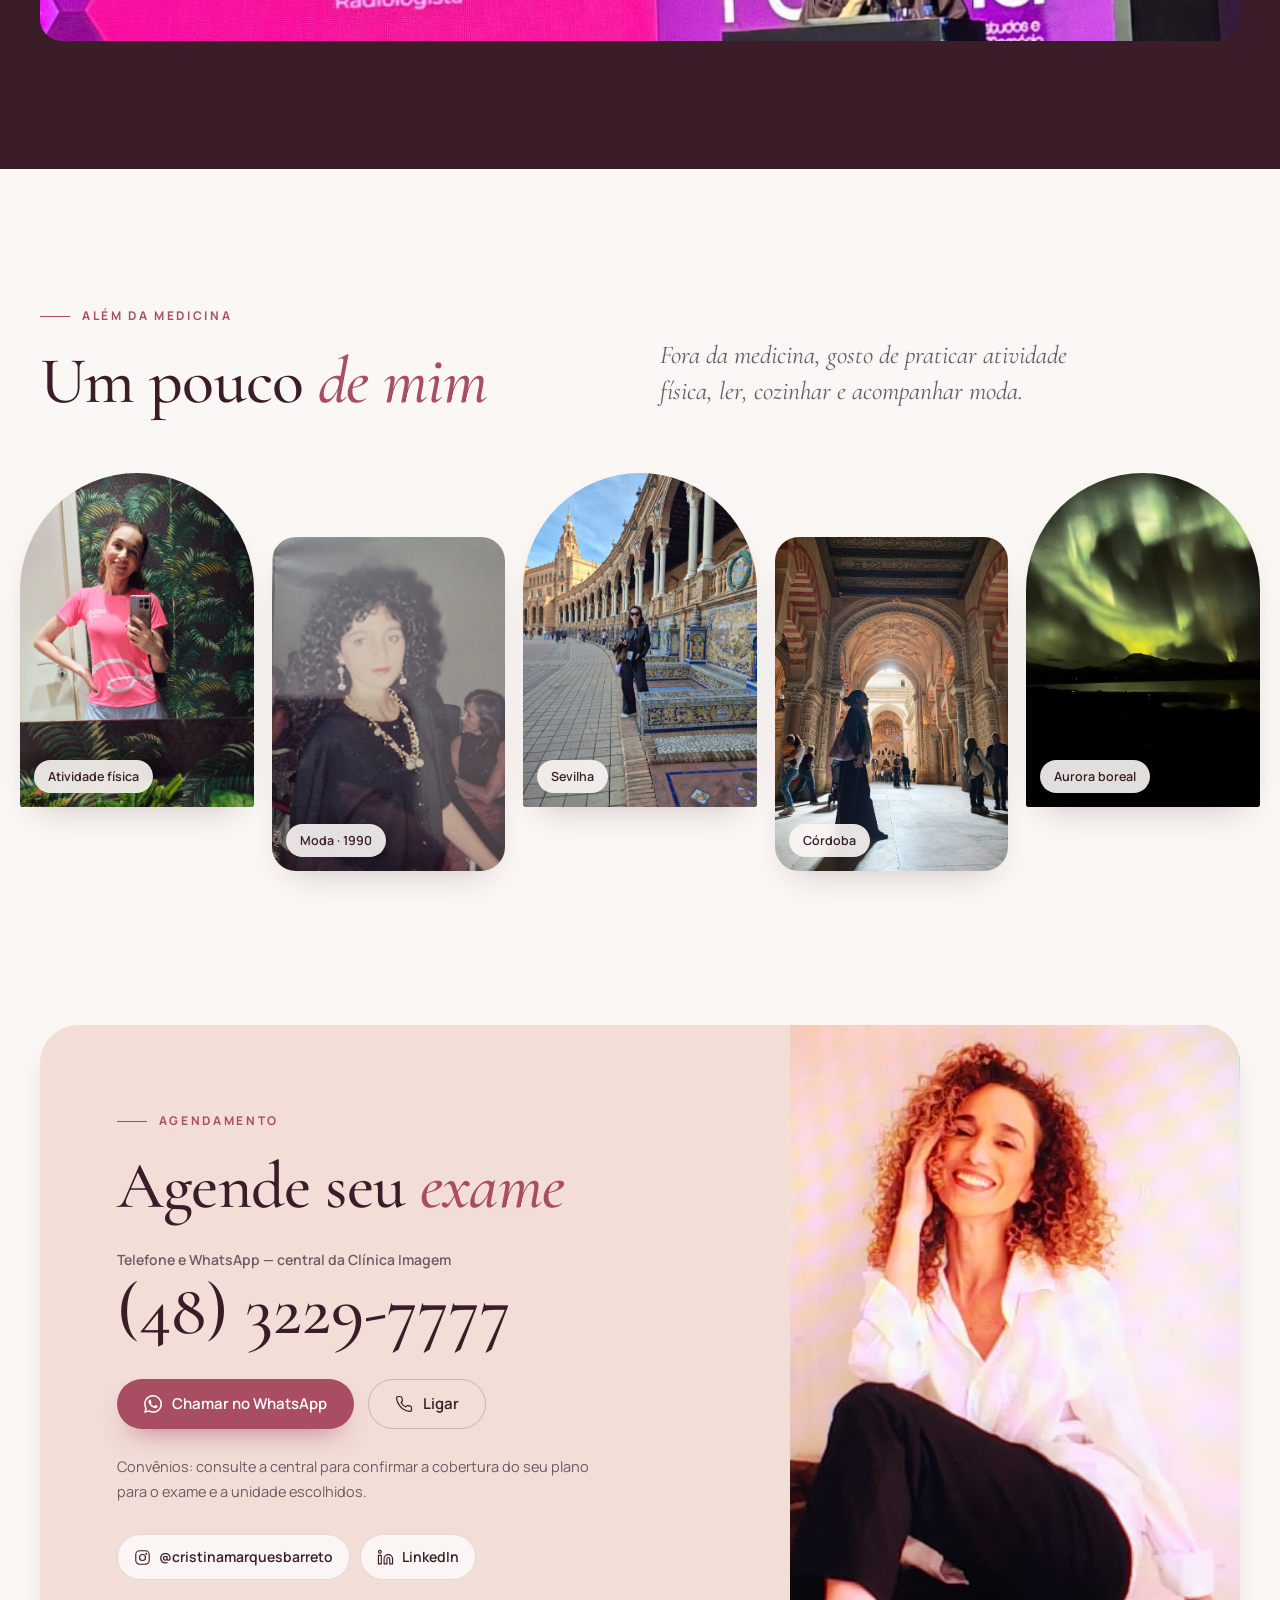
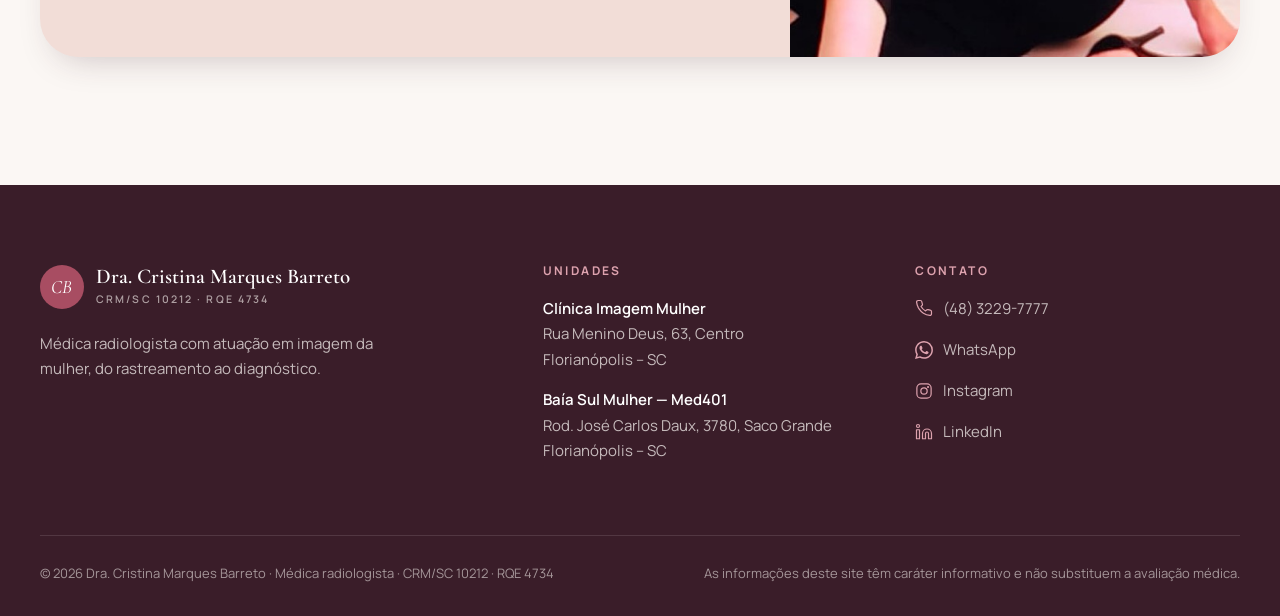
==== commit 3c57a0f0: "Foto do palco do Femina na galeria" ====
--- a/index.html
+++ b/index.html
@@ -436,6 +436,7 @@
           <figure class="g2"><img src="assets/img/palestra.jpg" width="1280" height="853" loading="lazy" decoding="async" alt="Dra. Cristina falando ao microfone durante uma mesa de debate"></figure>
           <figure class="g3"><img src="assets/img/esor.jpg" width="1600" height="1199" loading="lazy" decoding="async" alt="Telão do programa ESOR Visiting Professorship Programme to Brazil"></figure>
           <figure class="g4"><img src="assets/img/weem-talks.jpg" width="1200" height="1600" loading="lazy" decoding="async" alt="Credencial do evento WEEM Talks — Estratégias empáticas de cuidado"></figure>
+          <figure class="g5"><img src="assets/img/femina-palco.jpg" width="1125" height="330" loading="lazy" decoding="async" alt="Dra. Cristina palestrando no palco do Femina 2026"></figure>
         </div>
       </div>
     </section>
--- a/assets/css/style.css
+++ b/assets/css/style.css
@@ -705,7 +705,7 @@
 .ev-gallery {
   display: grid;
   grid-template-columns: 1fr 1.45fr 1fr;
-  grid-template-rows: 250px 250px;
+  grid-template-rows: 250px 250px 230px;
   gap: 16px;
 }
 .ev-gallery figure { margin: 0; overflow: hidden; border-radius: 22px; background: var(--plum-2); }
@@ -715,6 +715,8 @@
 .g2 { grid-column: 2; grid-row: 1; }
 .g3 { grid-column: 2; grid-row: 2; }
 .g4 { grid-column: 3; grid-row: 1 / 3; }
+.g5 { grid-column: 1 / -1; grid-row: 3; }
+.g5 img { object-position: 65% 50%; }
 .g1 img { object-position: 60% 30%; }
 .g2 img { object-position: 40% 35%; }
 .g3 img { object-position: 50% 60%; }
@@ -920,7 +922,7 @@
   .locais-grid { grid-template-columns: 1fr; }
 
   .eventos-grid { grid-template-columns: 1fr; }
-  .ev-gallery { grid-template-columns: 1fr 1fr; grid-template-rows: 300px 240px; }
+  .ev-gallery { grid-template-columns: 1fr 1fr; grid-template-rows: 300px 240px 200px; }
   .g1 { grid-column: 1; grid-row: 1; }
   .g4 { grid-column: 2; grid-row: 1; }
   .g2 { grid-column: 1; grid-row: 2; }
@@ -1016,7 +1018,8 @@
   .faq-icon { width: 36px; height: 36px; }
   .faq-body { padding-right: 0; }
 
-  .ev-gallery { grid-template-columns: 1fr 1fr; grid-template-rows: 220px 170px 170px; gap: 10px; }
+  .ev-gallery { grid-template-columns: 1fr 1fr; grid-template-rows: 220px 170px 170px 150px; gap: 10px; }
+  .g5 { grid-row: 4; }
   .g2 { grid-column: 1 / -1; grid-row: 2; }
   .g3 { grid-column: 1 / -1; grid-row: 3; }
 
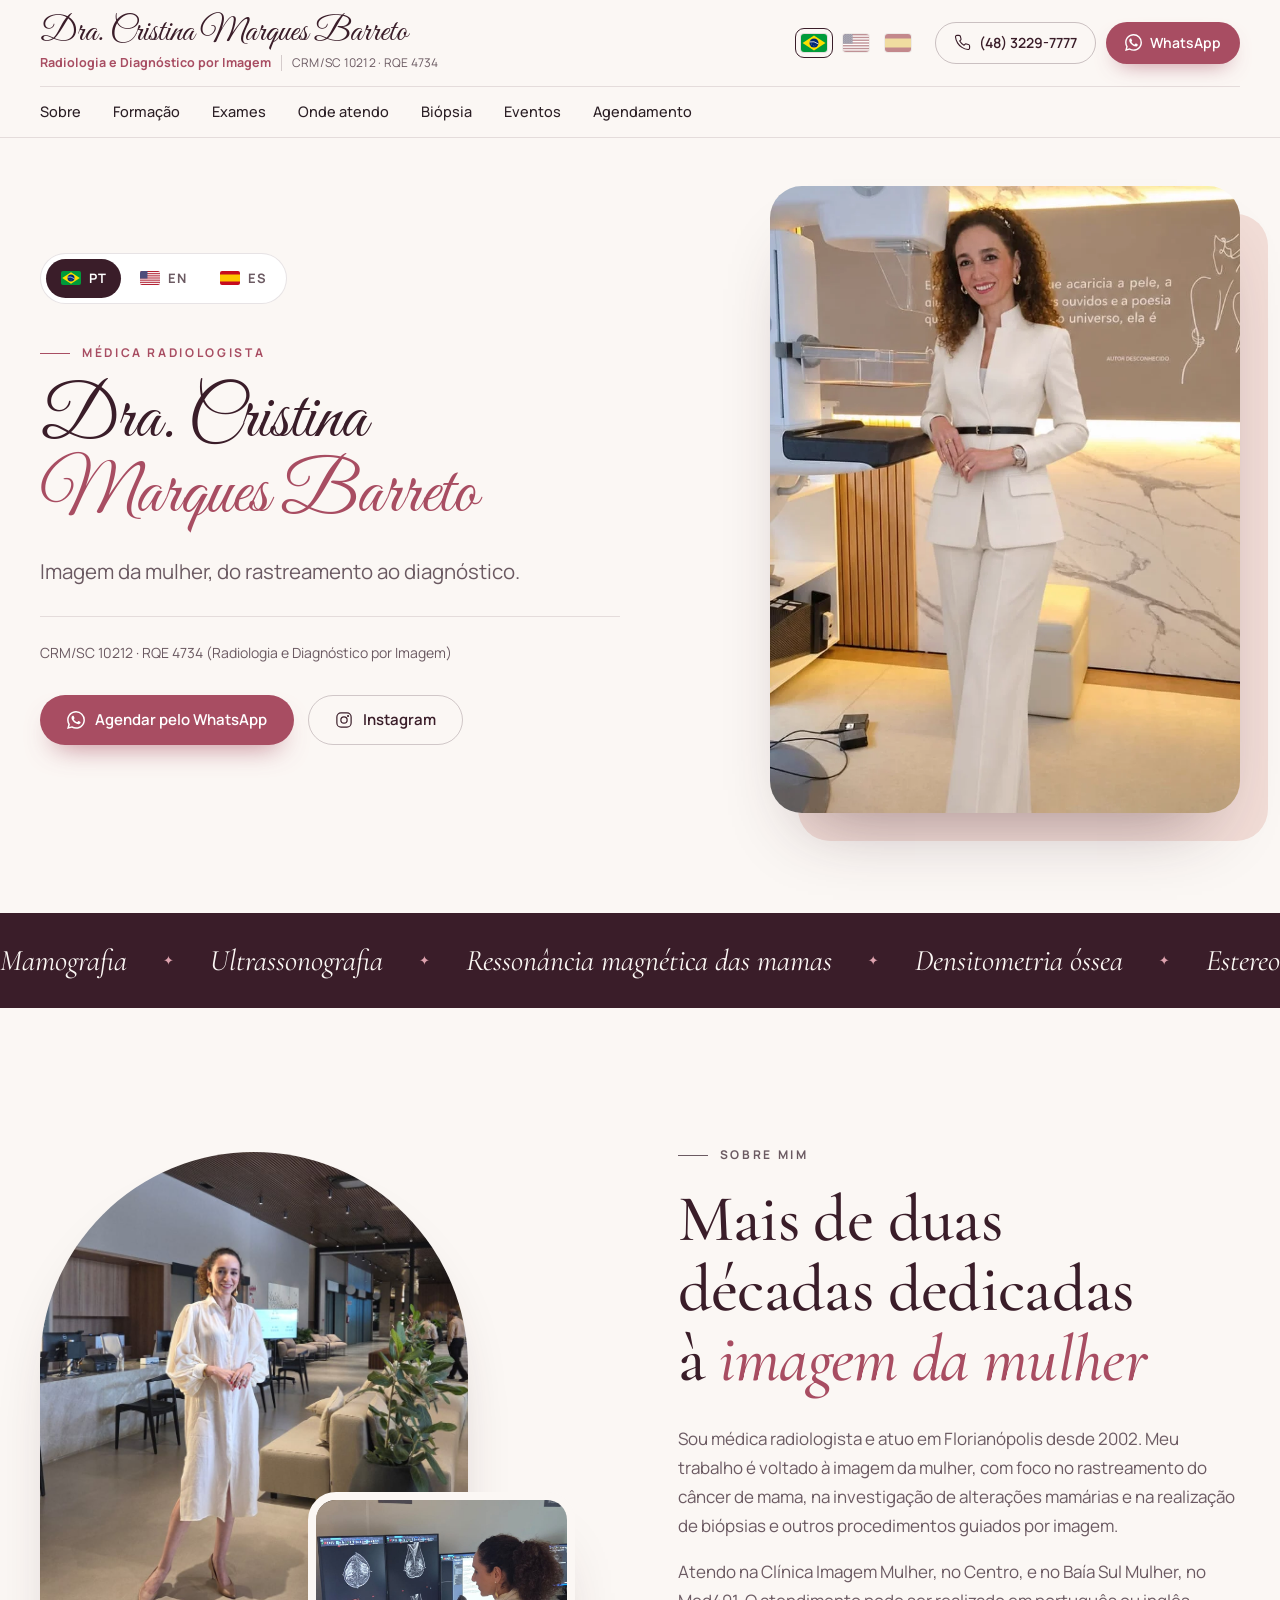
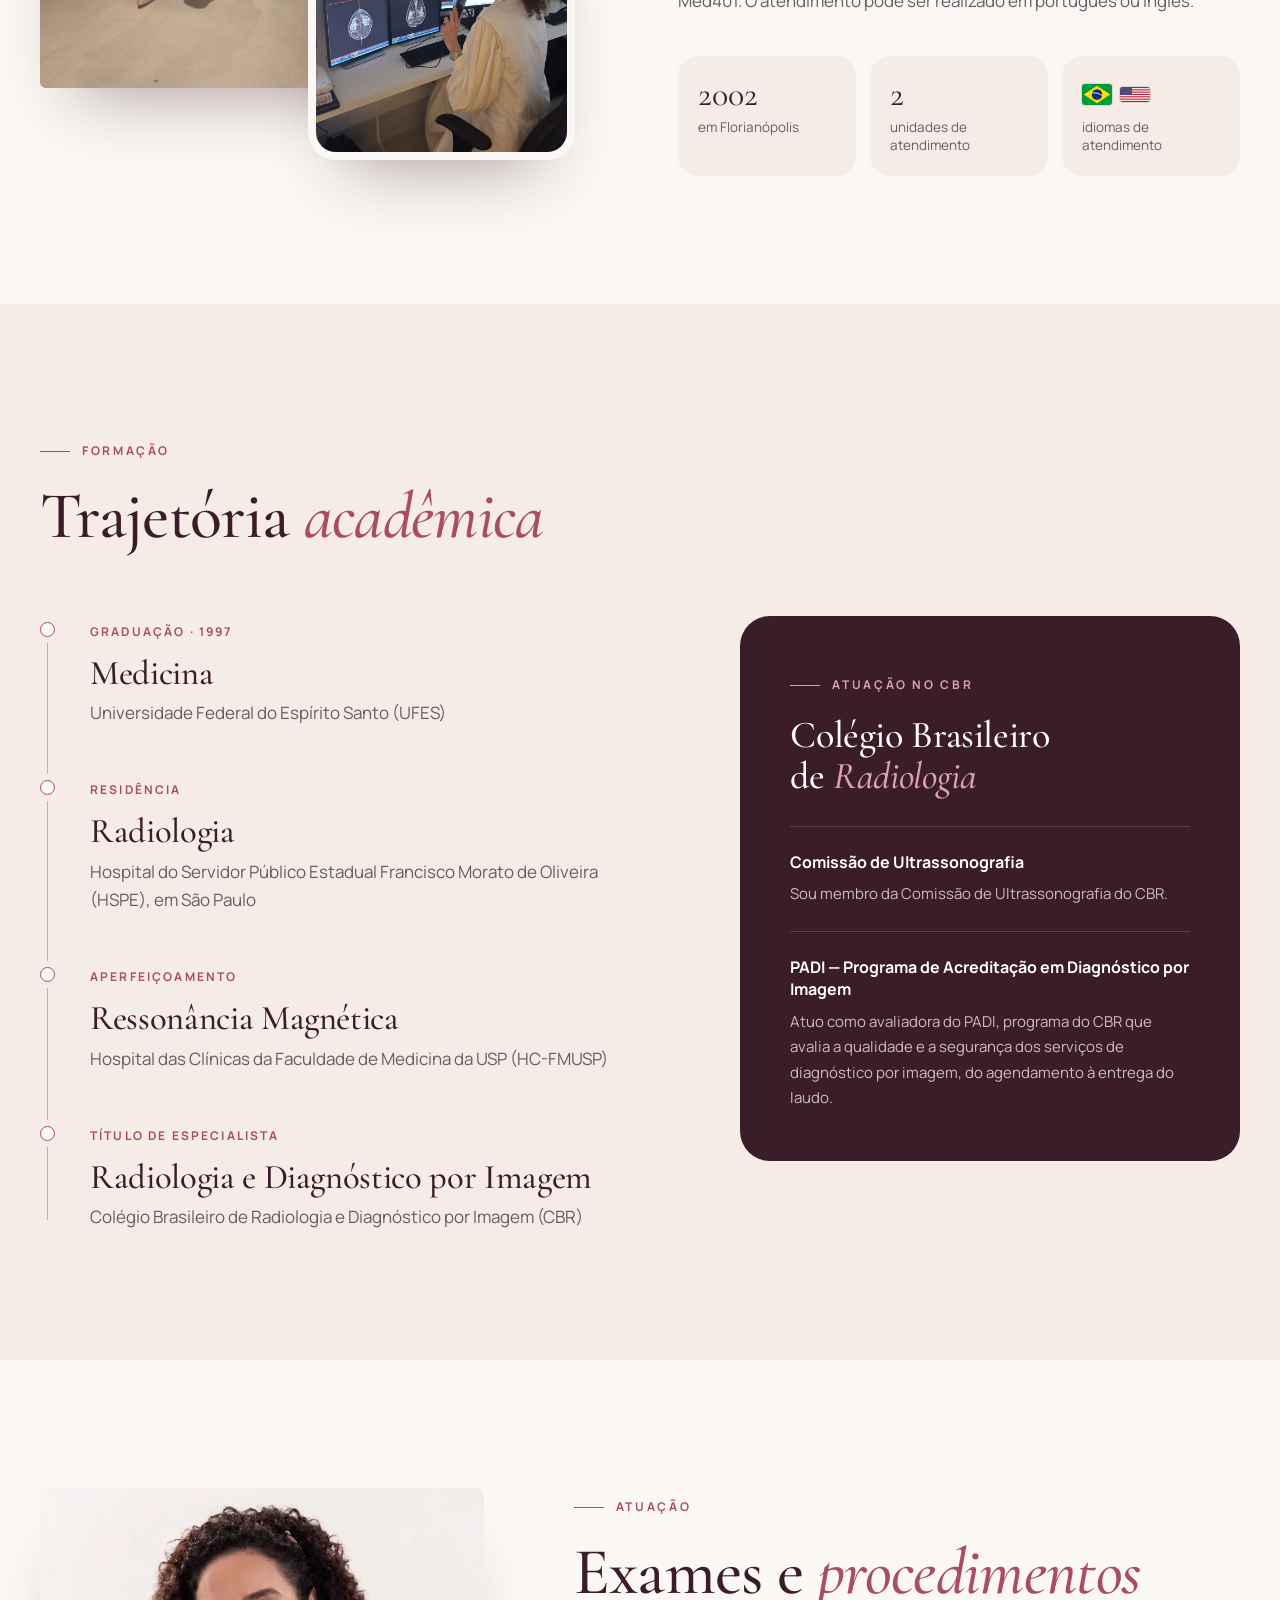
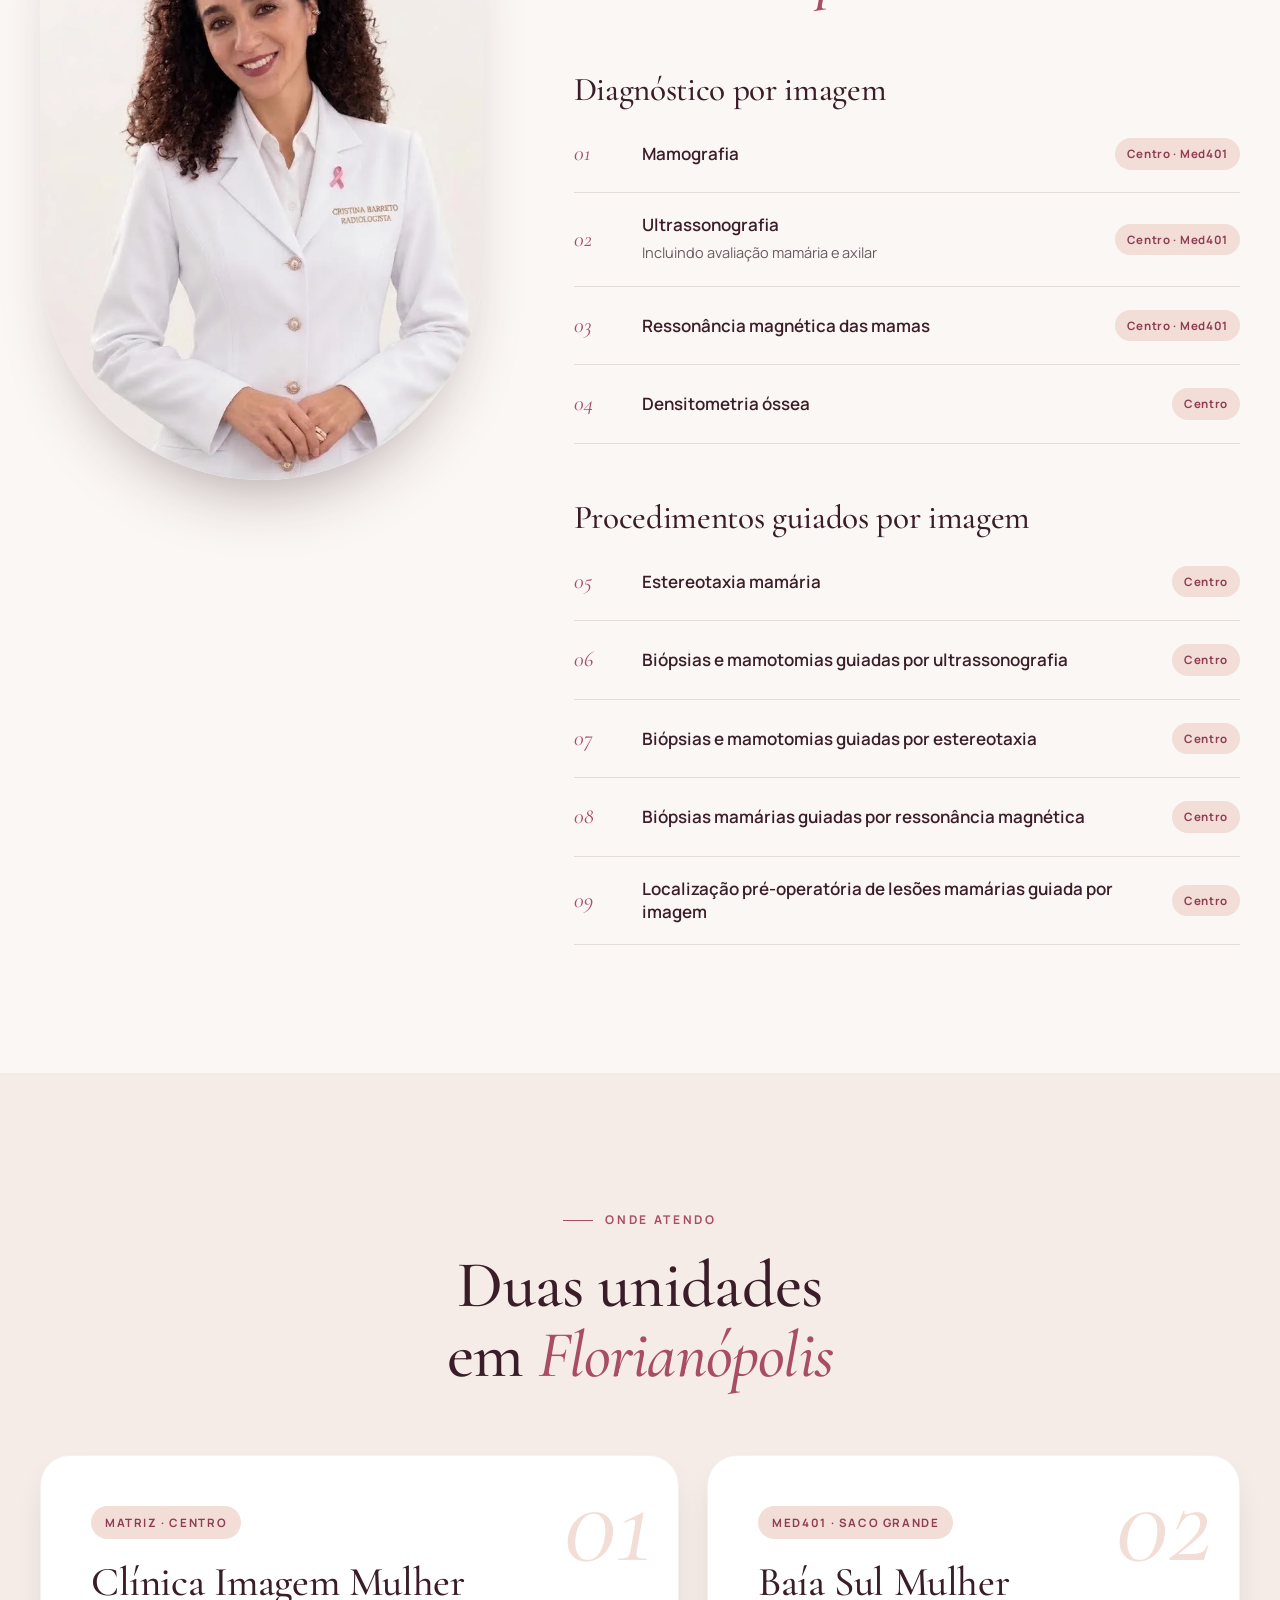
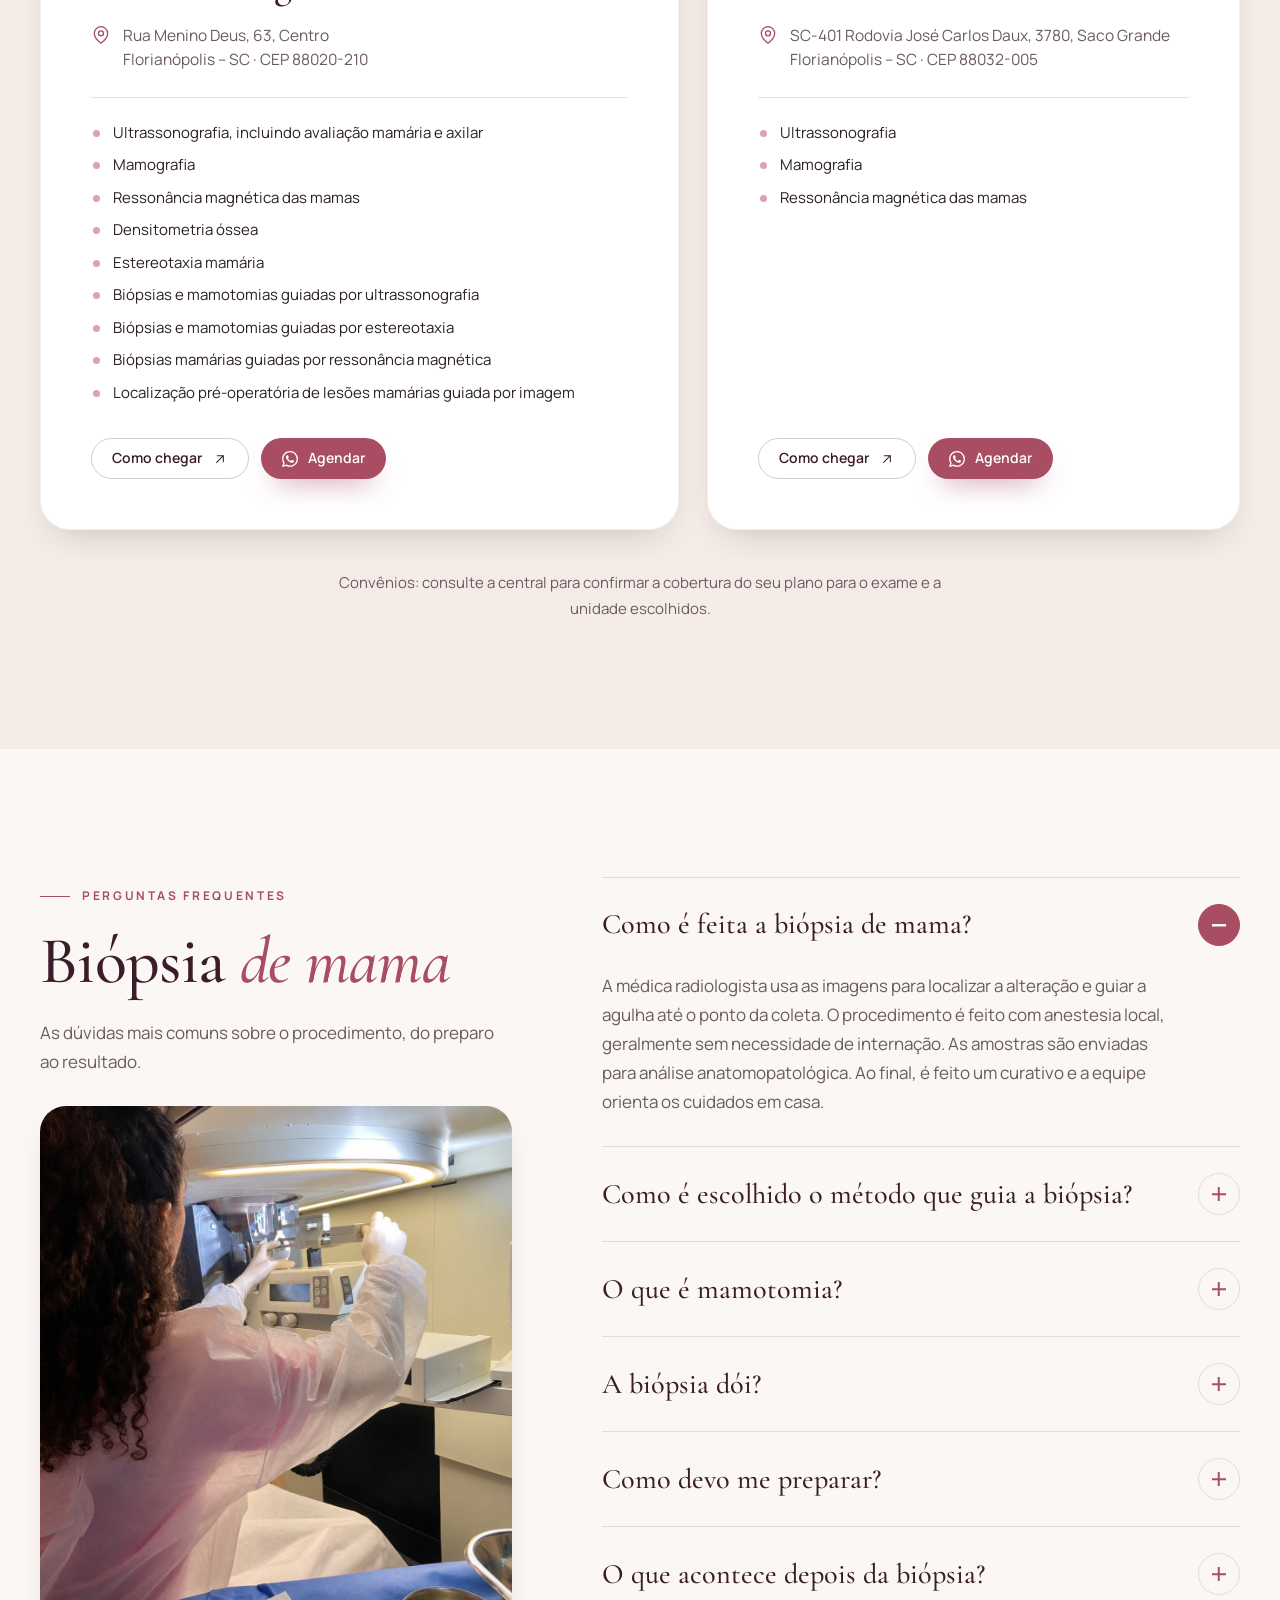
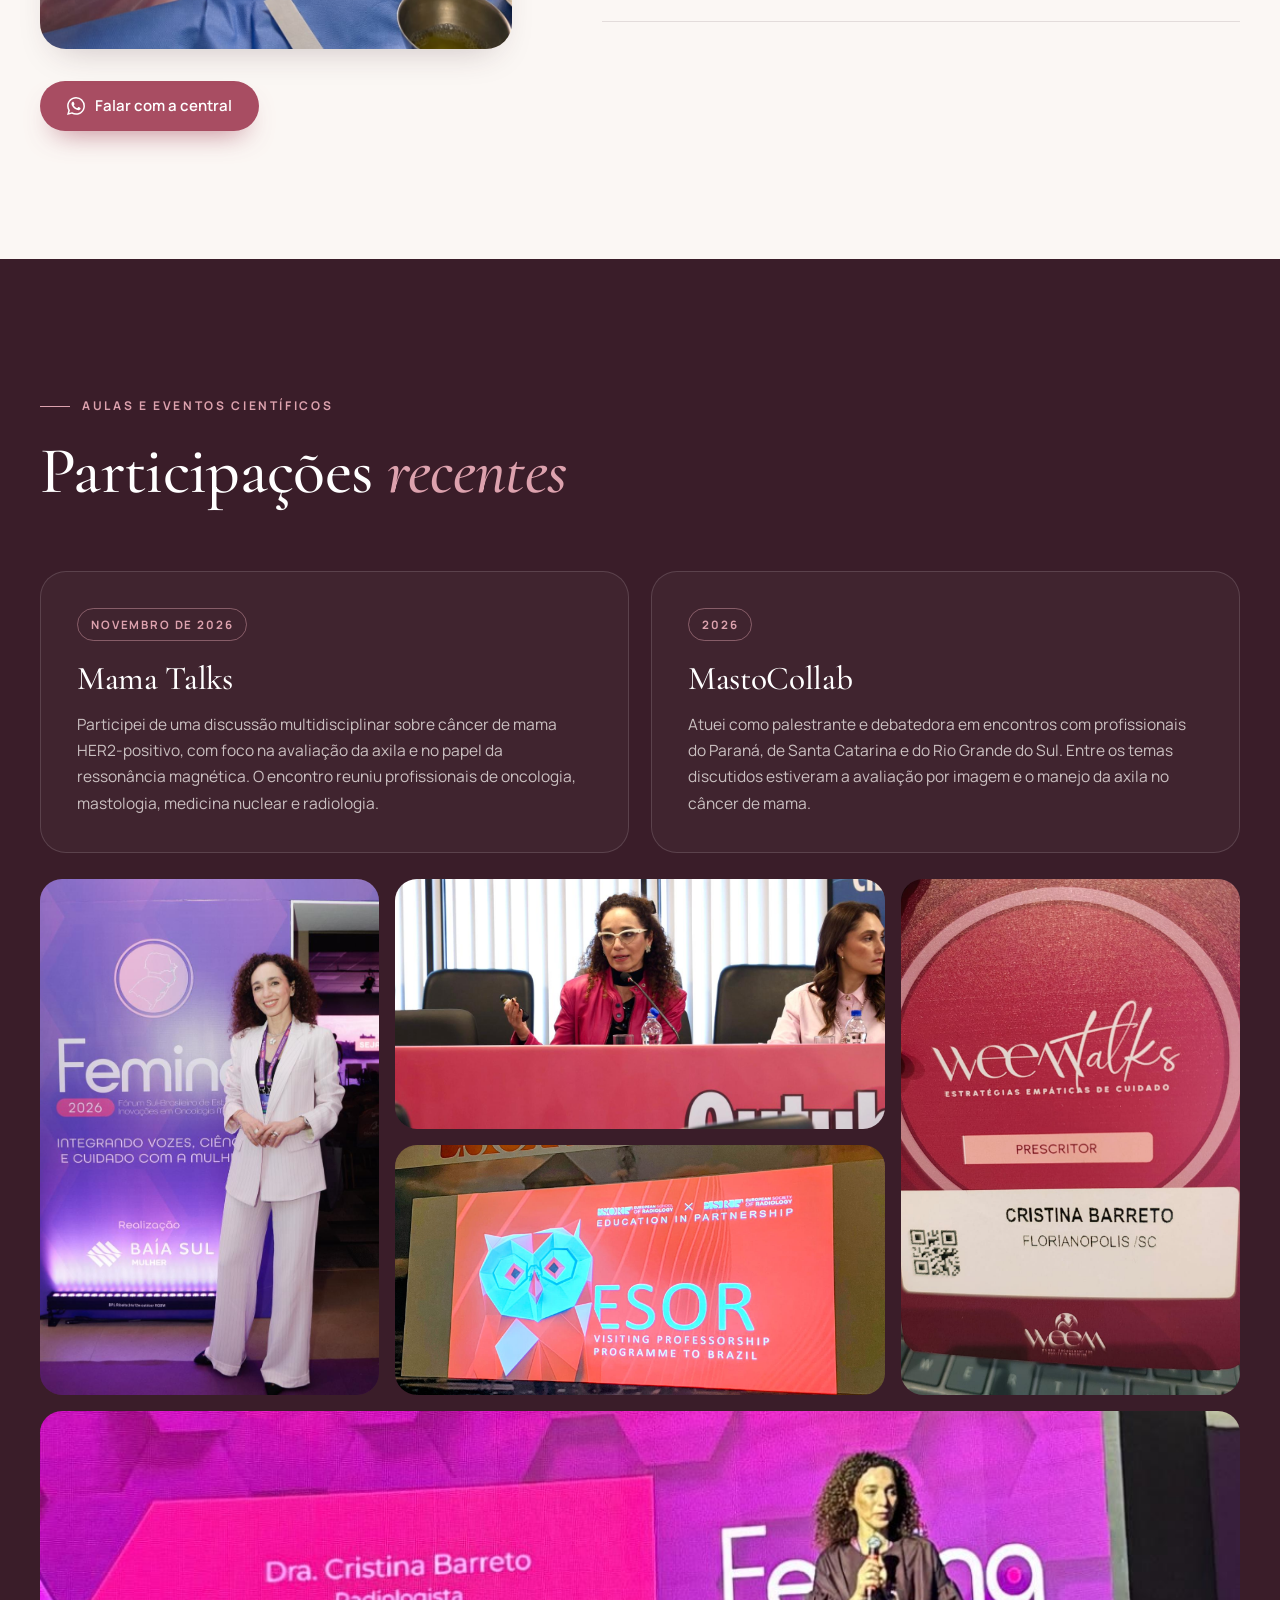
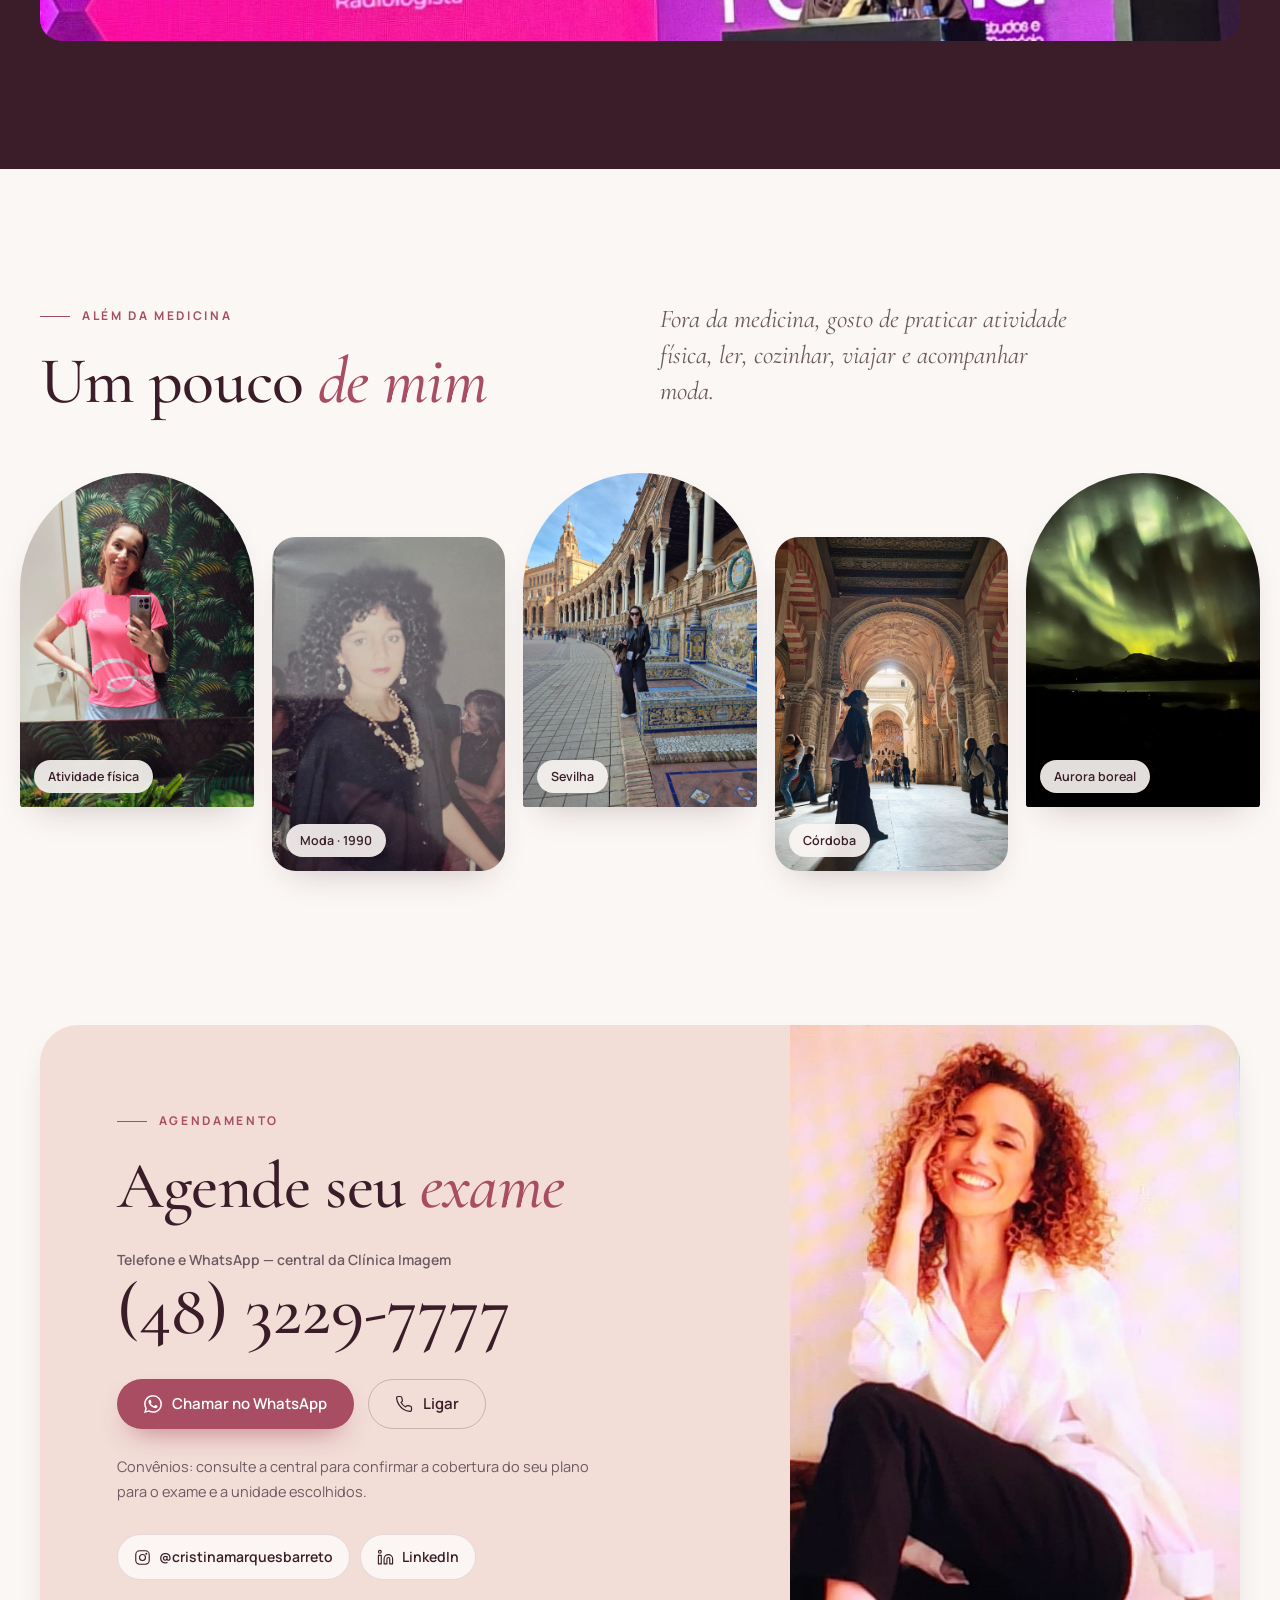
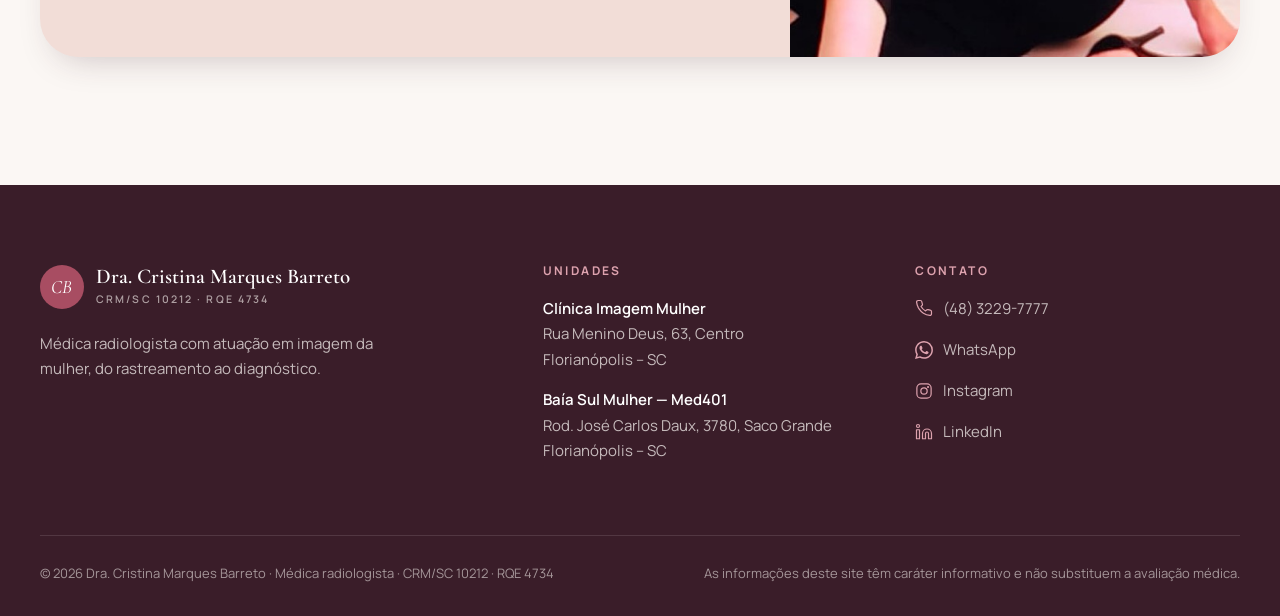
==== commit 1e647d89: "Adiciona viajar em Além da medicina" ====
--- a/index.html
+++ b/index.html
@@ -448,7 +448,7 @@
           <p class="eyebrow reveal">Além da medicina</p>
           <h2 class="reveal" style="--d:.06s">Um pouco <em>de mim</em></h2>
         </div>
-        <p class="reveal" style="--d:.12s">Fora da medicina, gosto de praticar atividade física, ler, cozinhar e acompanhar moda.</p>
+        <p class="reveal" style="--d:.12s">Fora da medicina, gosto de praticar atividade física, ler, cozinhar, viajar e acompanhar moda.</p>
       </div>
 
       <div class="alem-strip">
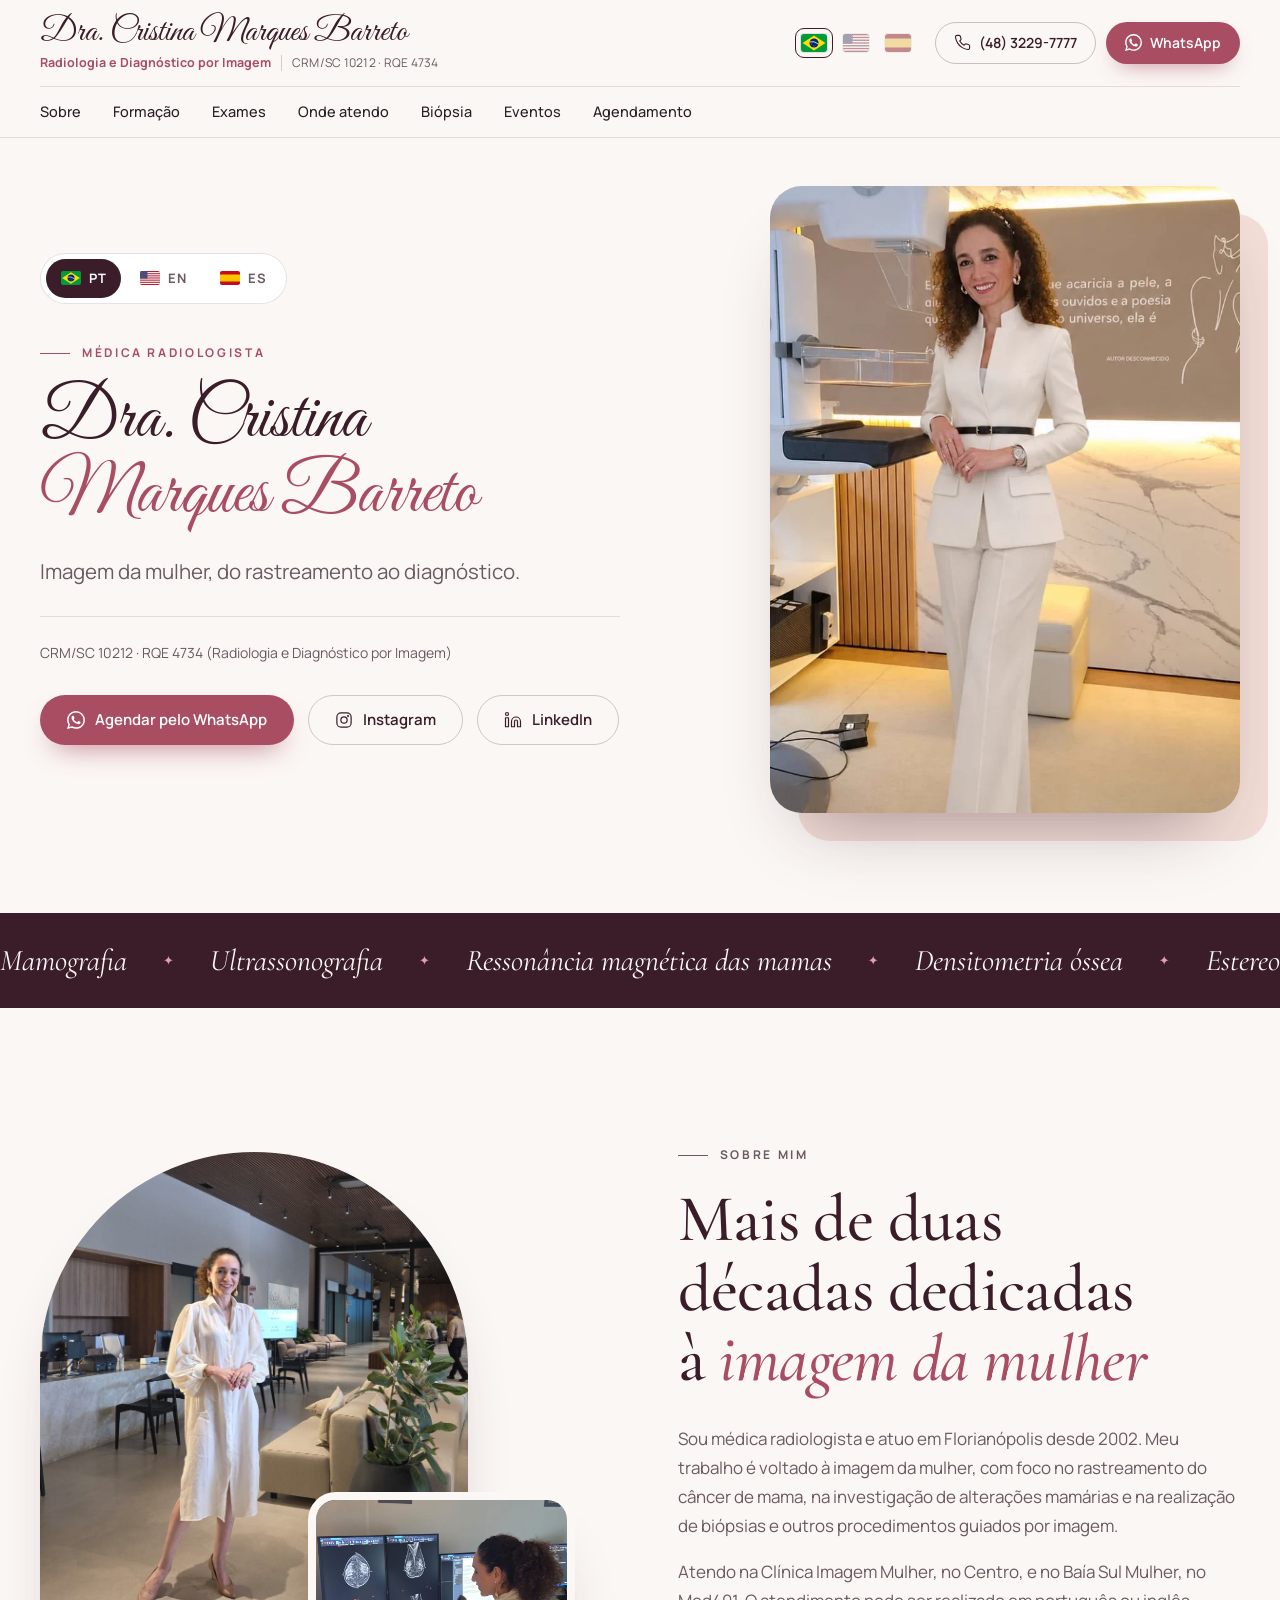
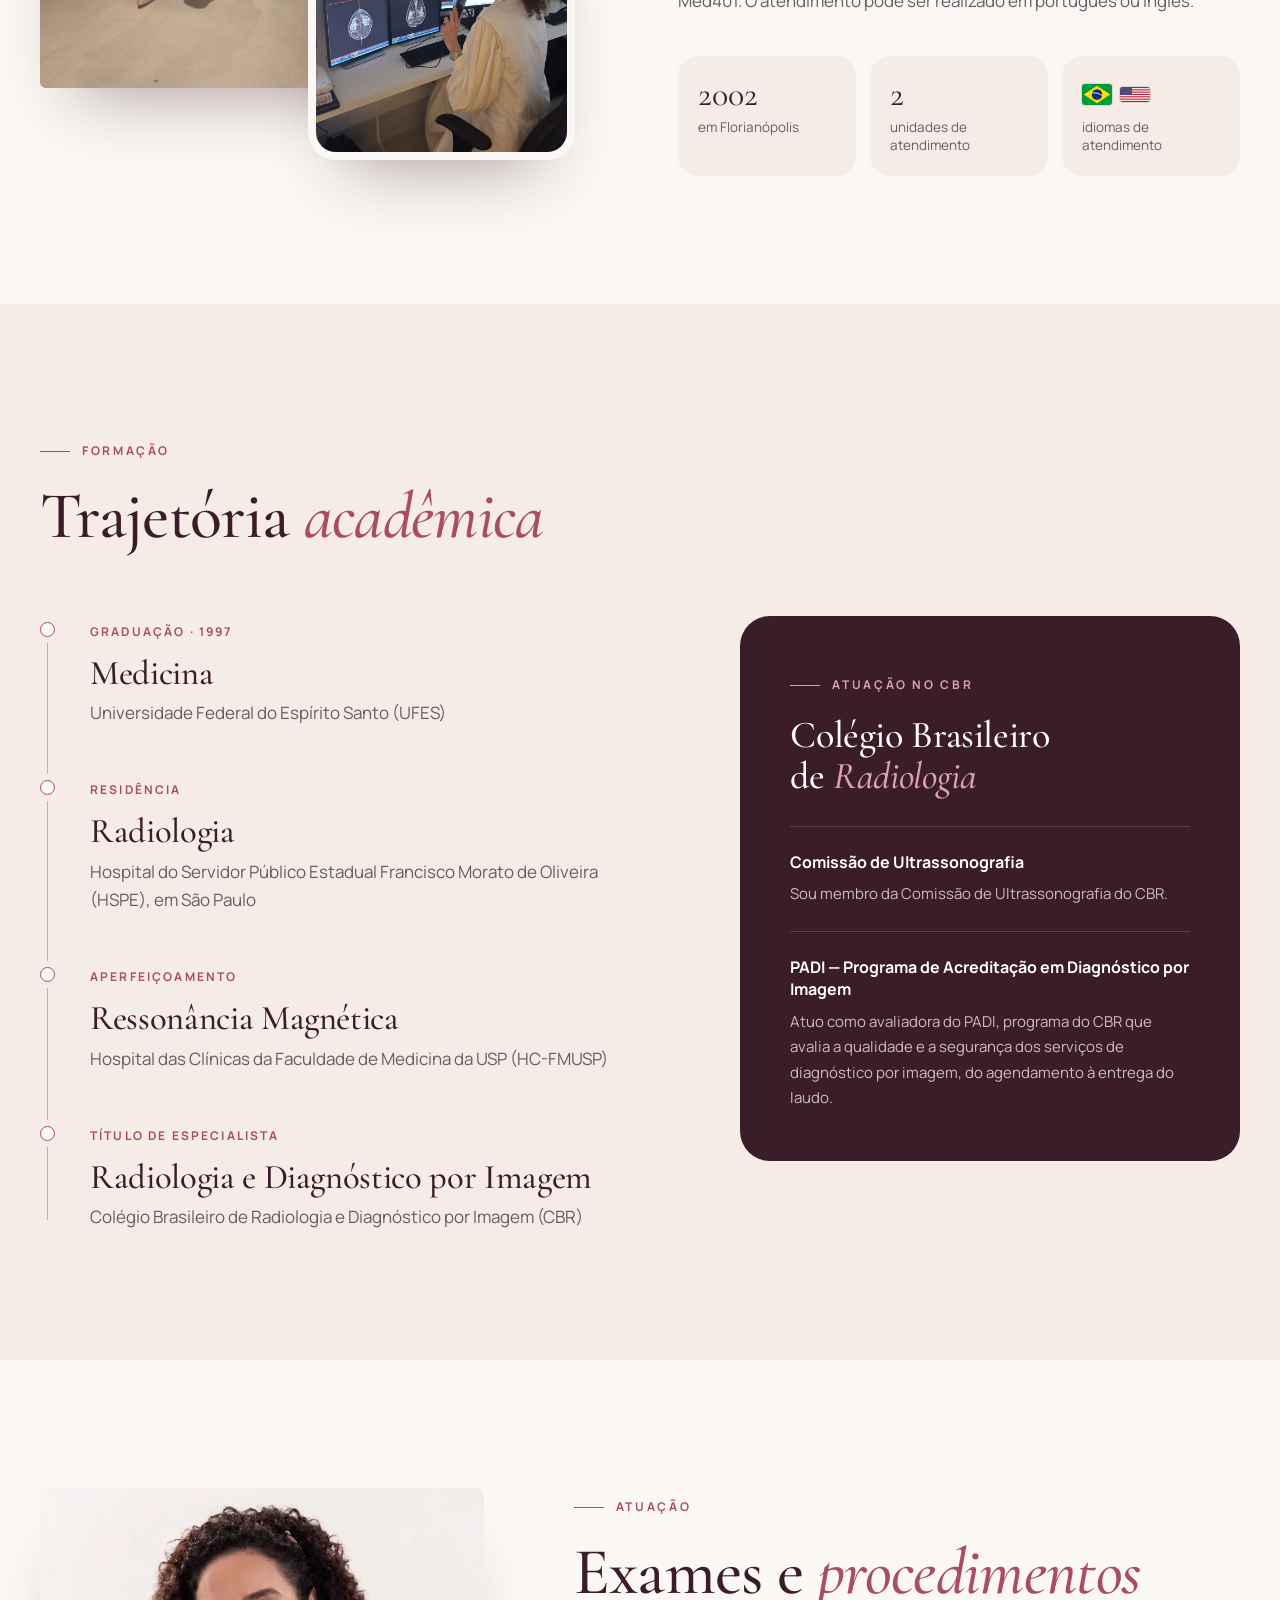
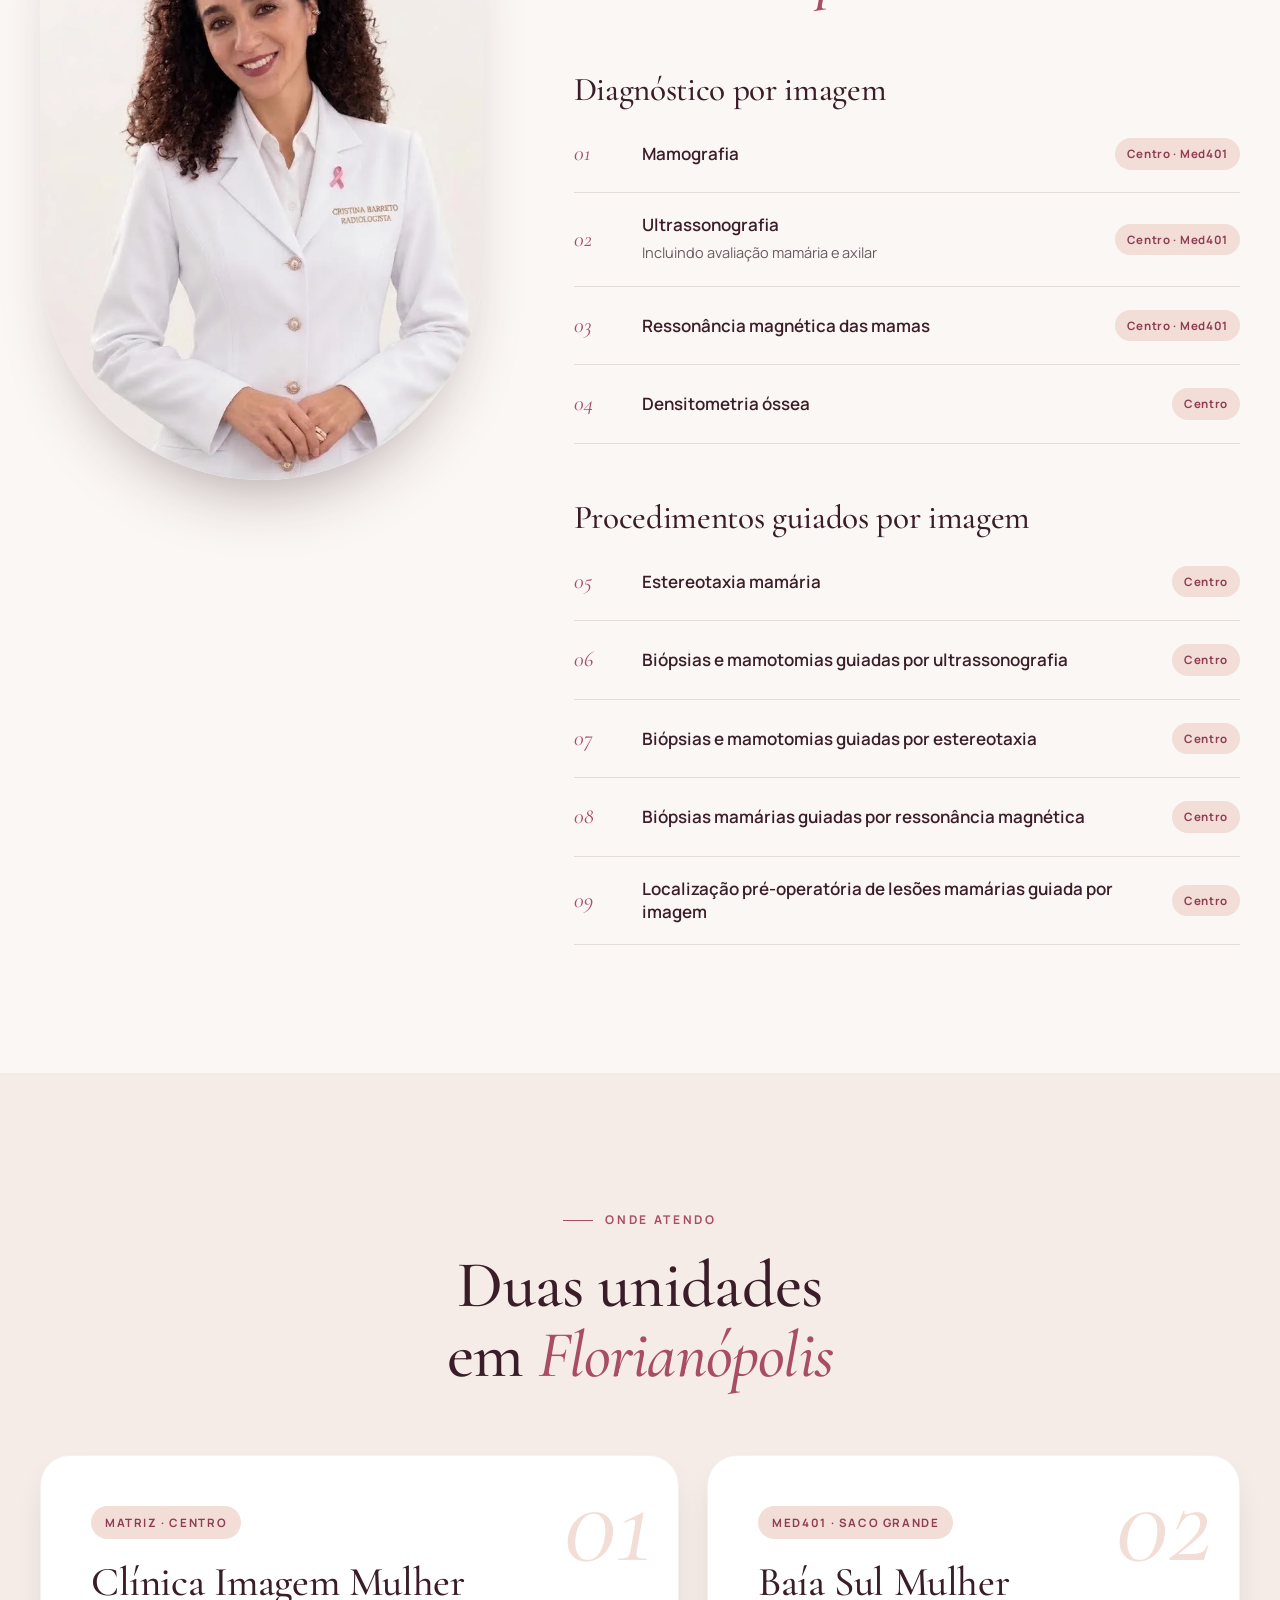
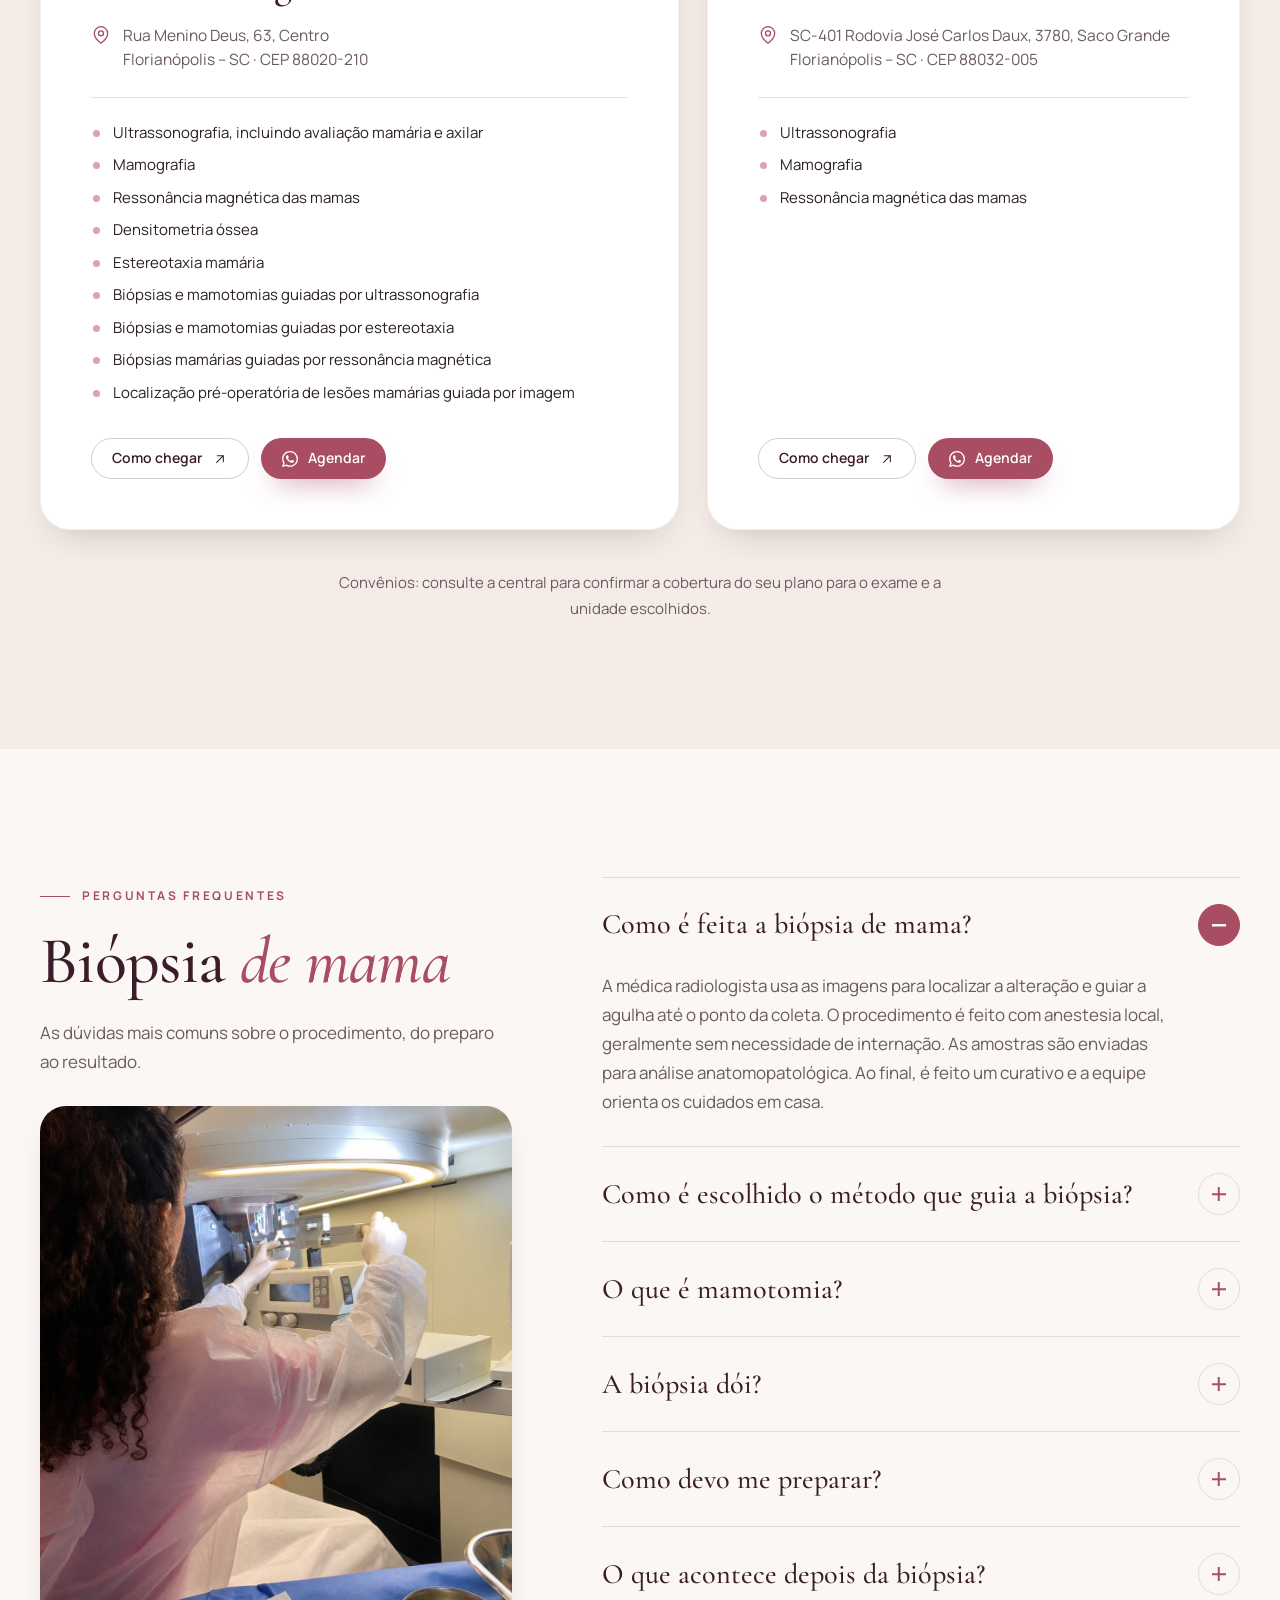
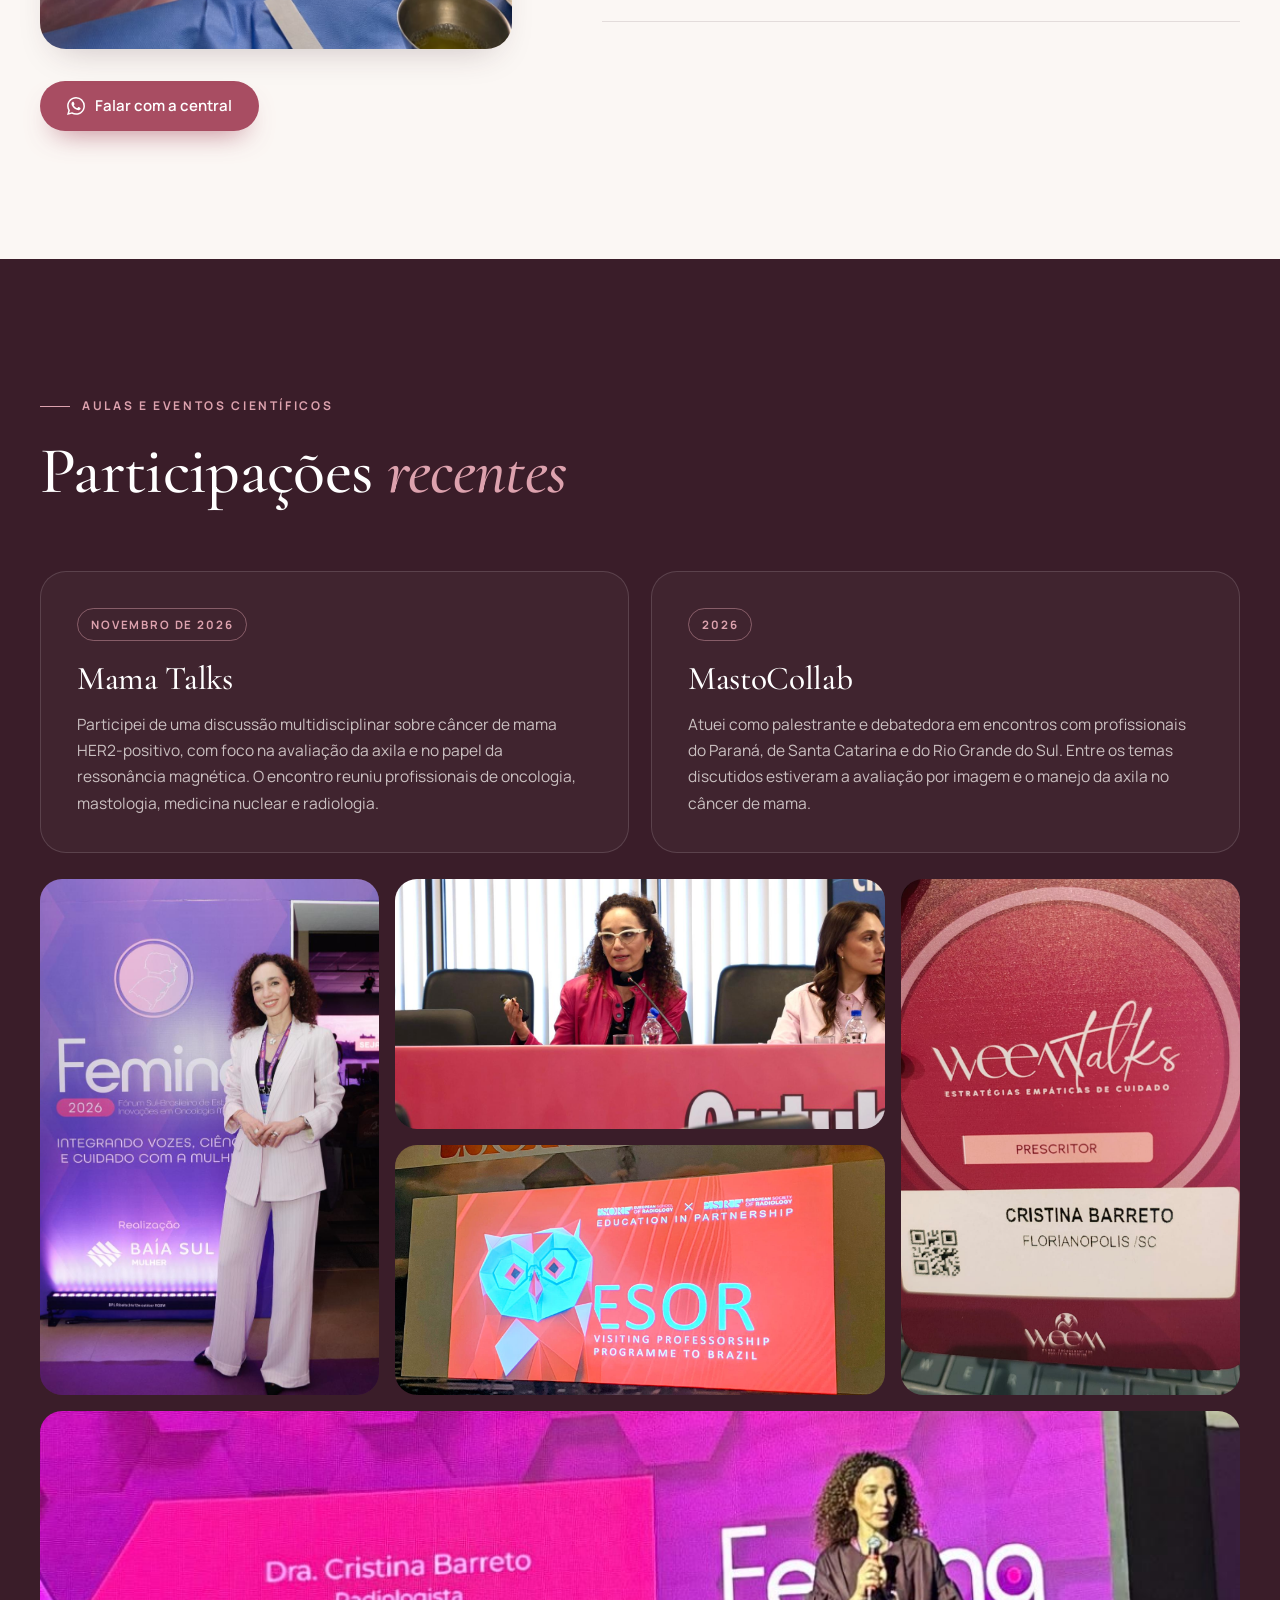
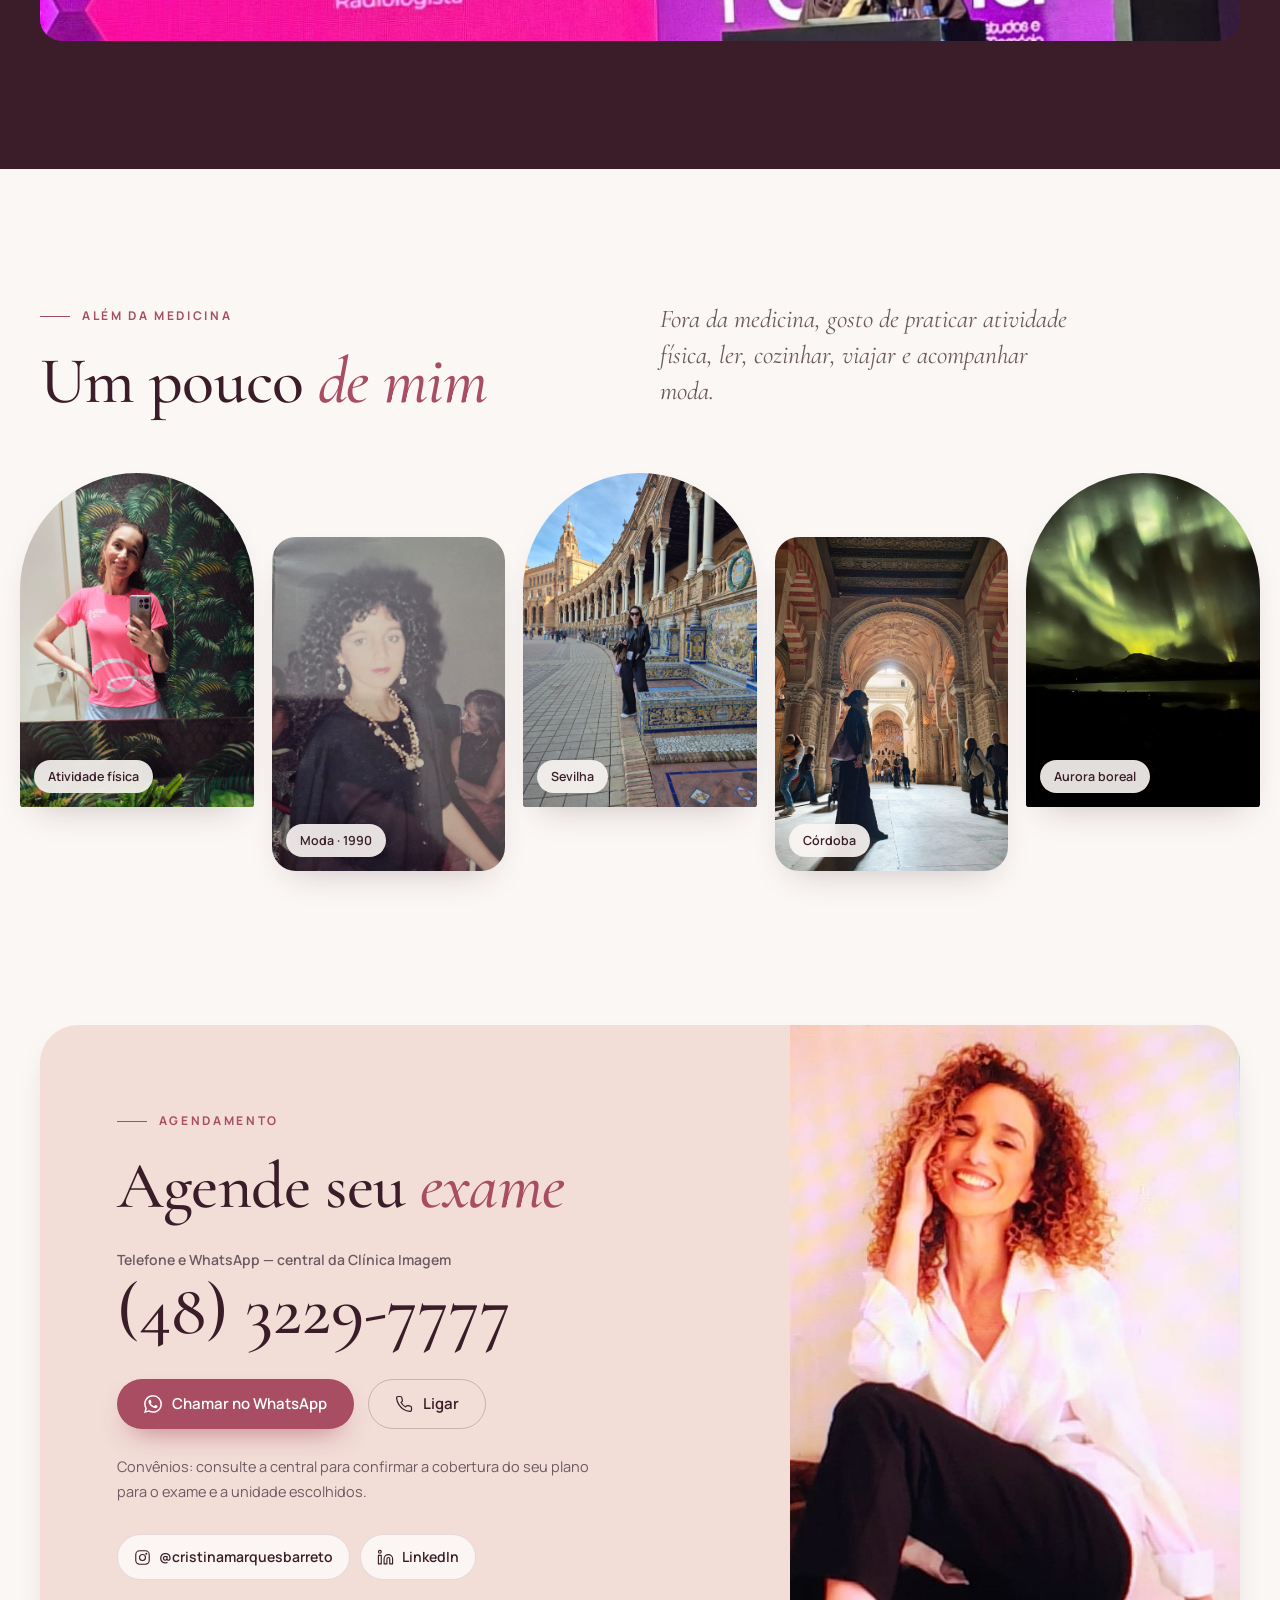
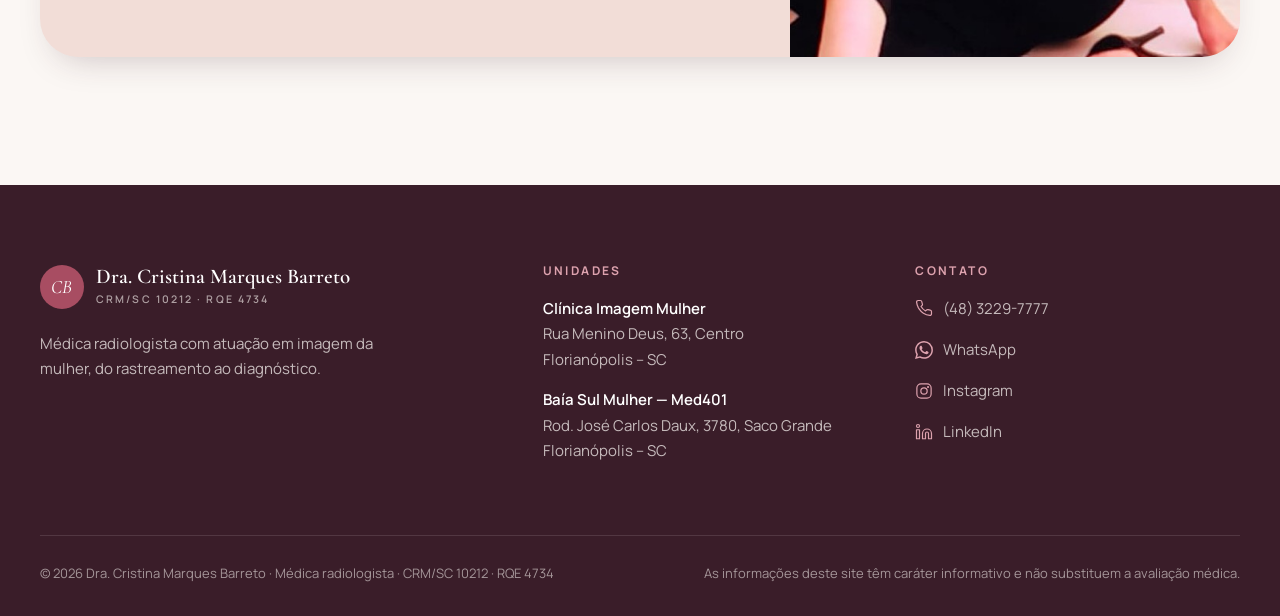
==== commit e4db8f93: "Botão do LinkedIn na capa" ====
--- a/index.html
+++ b/index.html
@@ -151,6 +151,9 @@
             <a class="btn btn-ghost" href="https://www.instagram.com/cristinamarquesbarreto/" target="_blank" rel="noopener">
               <svg aria-hidden="true"><use href="#i-insta"/></svg> Instagram
             </a>
+            <a class="btn btn-ghost" href="https://br.linkedin.com/in/cristina-barreto-1083301a4" target="_blank" rel="noopener">
+              <svg aria-hidden="true"><use href="#i-linkedin"/></svg> LinkedIn
+            </a>
           </div>
         </div>
 
